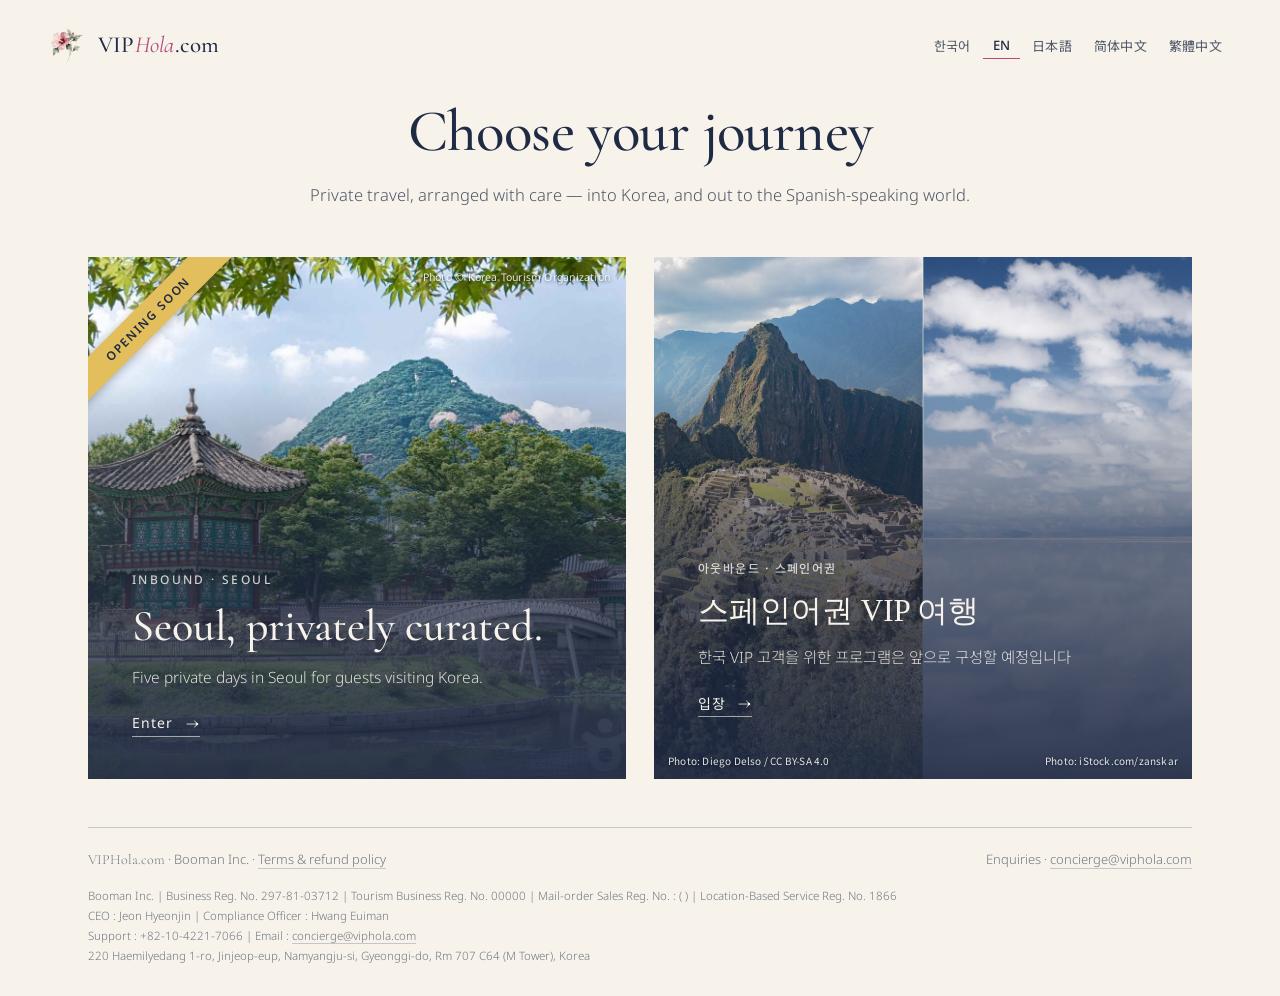
==== index.html @ ae47138c "vip index.html" ====
<!doctype html>
<html lang="en" data-lang="en">
<head>
<meta charset="utf-8">
<meta name="viewport" content="width=device-width, initial-scale=1, viewport-fit=cover">
<title>VIPHola.com — Private journeys</title>
<meta name="description" content="Private travel, arranged with care — into Korea, and out to the Spanish-speaking world.">
<meta name="theme-color" content="#F7F3EA">
<link rel="icon" href="img/mugunghwa-mark.png">
<link rel="preconnect" href="https://fonts.googleapis.com">
<link rel="preconnect" href="https://fonts.gstatic.com" crossorigin>
<link rel="stylesheet" href="https://fonts.googleapis.com/css2?family=Cormorant+Garamond:ital,wght@0,400;0,500;0,600;1,400;1,500&family=Noto+Sans:wght@300;400;500&family=Noto+Sans+KR:wght@300;400;500&family=Noto+Sans+JP:wght@300;400;500&family=Noto+Serif+KR:wght@400;500;600&family=Noto+Serif+JP:wght@400;500;600&family=Noto+Sans+SC:wght@300;400;500&family=Noto+Sans+TC:wght@300;400;500&family=Noto+Serif+SC:wght@400;500;600&family=Noto+Serif+TC:wght@400;500;600&display=swap">
<link rel="stylesheet" href="style.css?v=1117sp">
</head>
<body data-page="gate" class="gate">
<nav class="topbar" aria-label="Site">
  <a class="brand" href="./">
    <span class="art art-mark" data-ph="무궁화"><img src="img/mugunghwa-mark.png" alt="" onerror="this.parentNode.classList.add('missing')"></span>
    <span class="brand-name latin">VIP<em>Hola</em>.com</span>
  </a>
  <div class="lang" role="group" aria-label="Language">
    <button type="button" data-set-lang="ko" lang="ko">한국어</button>
    <button type="button" data-set-lang="en" lang="en">EN</button>
    <button type="button" data-set-lang="ja" lang="ja">日本語</button>
    <button type="button" data-set-lang="zhs" lang="zh-Hans">简体中文</button>
    <button type="button" data-set-lang="zht" lang="zh-Hant">繁體中文</button>
    <button type="button" data-set-lang="es" lang="es" hidden>Español</button>
  </div>
  <label class="lang-mobile">
    <span class="sr" data-i18n="lang.label">Language</span>
    <select class="lang-select" aria-label="Language">
      <option value="ko">한국어</option>
      <option value="en">EN</option>
      <option value="ja">日本語</option>
      <option value="zhs">简体中文</option>
      <option value="zht">繁體中文</option>
      <option value="es">Español</option>
    </select>
  </label>
</nav>

<main class="gate-main wrap">
  <div class="gate-head">
    <h1 data-i18n="g.title">Choose your journey</h1>
    <p data-i18n="g.lead">Private travel, arranged with care — into Korea, and out to the Spanish-speaking world.</p>
  </div>
  <div class="doors" id="doors">
    <!-- 인바운드 문 -->
    <a class="door door-in" id="door-in" href="seoul/">
      <img class="door-img" src="img/price_gyeongbokgung.jpg" alt="Hyangwonjeong Pavilion, Gyeongbokgung Palace">
      <span class="door-veil" aria-hidden="true"></span>
      <span class="door-soon" data-i18n="in.soon">Opening soon</span>   <!-- 11-16 허가 전 · 판매 전 -->
      <span class="door-body">
        <span class="door-label" data-i18n="in.label">Inbound · Seoul</span>
        <span class="door-title" data-i18n="in.title">Seoul, privately curated.</span>
        <span class="door-sub" data-i18n="in.sub">Five private days in Seoul for guests visiting Korea.</span>
        <span class="door-cta"><span data-i18n="in.cta">Enter</span><span class="arr" aria-hidden="true">→</span></span>
      </span>
      <span class="credit gate-credit" data-i18n="photo">Photo © Korea Tourism Organization</span>
    </a>
    <!-- 아웃바운드 문 (준비 중) — 대문 언어와 상관없이 늘 한국어 -->
    <a class="door door-out" id="door-out" href="spanish/" lang="ko">
      <!-- 페루(마추픽추)·볼리비아(우유니) 사진 반반 — 마추픽추 위키미디어 공용 CC BY-SA · 우유니 iStock 구매(11-16), 출처는 img/credits.json -->
      <span class="door-photos" aria-hidden="true">
        <img src="img/outbound_machupicchu.jpg" alt="">
        <img src="img/outbound_uyuni.jpg?v=1116z" alt="">
      </span>
      <span class="door-veil" aria-hidden="true"></span>
      <span class="credit out-credit out-credit-l" lang="en">Photo: Diego Delso <span class="nb">/ CC BY-SA 4.0</span></span>
      <span class="credit out-credit out-credit-r" lang="en">Photo: <span class="nb">iStock.com/zanskar</span></span>
      <span class="door-body">
        <span class="door-label">아웃바운드 · 스페인어권</span>
        <span class="door-title">스페인어권 VIP 여행</span>
        <span class="door-sub">한국 VIP 고객을 위한 프로그램은 앞으로 구성할 예정입니다</span>
        <span class="door-cta"><span>입장</span><span class="arr" aria-hidden="true">→</span></span>
      </span>
    </a>
  </div>
  <script>
    // 브라우저 언어가 한국어면 아웃바운드 문을 앞(왼쪽·위)으로 — 그려지기 전에 바로 옮긴다
    (function () {
      try {
        var l = (navigator.languages && navigator.languages[0]) || navigator.language || '';
        if (/^ko\b/i.test(l)) { var d = document.getElementById('doors'); d.insertBefore(document.getElementById('door-out'), document.getElementById('door-in')); d.setAttribute('data-first', 'out'); }
        else { document.getElementById('doors').setAttribute('data-first', 'in'); }
      } catch (e) {}
    })();
  </script>
</main>

<footer class="gate-foot">
  <div class="wrap"><div class="gate-foot-row">
    <p><span class="latin-sm">VIPHola.com</span> · <span data-i18n="foot.company">Booman Inc.</span> · <a href="terms/" data-lang-href="terms/" data-i18n="foot.terms">Terms &amp; refund policy</a></p>
    <p><span data-i18n="foot.contact">Enquiries</span> · <a href="mailto:concierge@viphola.com">concierge@viphola.com</a></p>
  </div><div class="bizinfo" data-treg="1"></div><p class="vcnt" id="vcnt"></p></div>
</footer>

<script src="i18n-gate.js?v=1117n5"></script>
<script src="bizinfo.js?v=1117tr"></script>
<script src="main.js?v=1116vc"></script>
</body>
</html>
---- style.css ----
/* viphola.com — VIPHola.com (11-15 사장님 브랜드) · 대문(/) · 서울(/seoul/) · 준비 중(/spanish/) 공용 */
:root {
  --ivory: #F7F3EA;
  --ivory-2: #EFE9DC;
  --ivory-3: #E7DFCE;
  --navy: #1F2A44;
  --navy-2: #2B3858;
  --pink: #B5487A;
  --gray: #9CA3AF;
  --ink-2: rgba(31, 42, 68, .78);
  --ink-3: rgba(31, 42, 68, .62);
  --line: rgba(156, 163, 175, .55);
  --latin: 'Cormorant Garamond', 'Noto Serif KR', Georgia, serif;
  --serif: 'Cormorant Garamond', 'Noto Serif KR', Georgia, serif;
  --sans: 'Noto Sans', 'Noto Sans KR', system-ui, -apple-system, 'Segoe UI', sans-serif;
  --hs: 1;          /* 제목 크기 비율 — 한·일·중은 줄인다 */
  --track: .2em;    /* 작은 머리글 자간 */
  --gutter: 48px;
}
html[lang="ko"]      { --serif: 'Noto Serif KR', serif; --sans: 'Noto Sans KR', system-ui, sans-serif; --hs: .74; --track: .12em; }
html[lang="ja"]      { --serif: 'Noto Serif JP', serif; --sans: 'Noto Sans JP', system-ui, sans-serif; --hs: .72; --track: .12em; }
html[lang="zh-Hans"] { --serif: 'Noto Serif SC', serif; --sans: 'Noto Sans SC', system-ui, sans-serif; --hs: .72; --track: .12em; }   /* 11-16 중국어 간체 */
html[lang="zh-Hant"] { --serif: 'Noto Serif TC', serif; --sans: 'Noto Sans TC', system-ui, sans-serif; --hs: .72; --track: .12em; }   /* 11-16 중국어 번체 */
html[lang="ko"] body { word-break: keep-all; overflow-wrap: anywhere; }
html[lang="ja"] body { line-break: strict; }
html[lang="ja"] .door-title, html[lang="ja"] .door-sub { word-break: keep-all; }   /* 「ソウ／ル」처럼 낱말 중간에서 끊기지 않게 — 「、」 뒤에서 줄바꿈 */

*, *::before, *::after { box-sizing: border-box; }
html { scroll-behavior: smooth; -webkit-text-size-adjust: 100%; }
@media (prefers-reduced-motion: reduce) { html { scroll-behavior: auto; } }
body {
  margin: 0; background: var(--ivory); color: var(--navy);
  font: 300 16px/1.7 var(--sans);
  -webkit-font-smoothing: antialiased; text-rendering: optimizeLegibility;
  overflow-x: hidden;
}
img { display: block; max-width: 100%; }
a { color: inherit; }
h1, h2, h3, p, ul, ol, figure { margin: 0; padding: 0; }
ul, ol { list-style: none; }
button, input, select, textarea { font: inherit; color: inherit; }
.sr { position: absolute; width: 1px; height: 1px; overflow: hidden; clip: rect(0 0 0 0); white-space: nowrap; }
.latin { font-family: var(--latin); }
.wrap { width: 100%; max-width: 1200px; margin: 0 auto; padding: 0 var(--gutter); }

/* 공용 글자 */
.kicker {
  font: 500 12px/1.4 var(--sans); letter-spacing: var(--track); text-transform: uppercase;
  color: var(--pink); margin-bottom: 18px;
}
.kicker-light { color: rgba(247, 243, 234, .82); }
h2 {
  font-family: var(--serif); font-weight: 500;
  font-size: calc(56px * var(--hs)); line-height: 1.12; letter-spacing: -.005em;
}
html[lang="en"] h2, html[lang="es"] h2 { letter-spacing: -.01em; }
.note { margin-top: 44px; font-size: 14px; color: var(--ink-3); }
.note-center { text-align: center; }

/* 단추 */
.btn {
  display: inline-flex; align-items: center; justify-content: center;
  min-height: 54px; padding: 0 36px; border: 1px solid var(--navy); border-radius: 0;
  background: var(--navy); color: var(--ivory); text-decoration: none; cursor: pointer;
  font: 400 15px/1 var(--sans); letter-spacing: .06em;
  transition: background .25s ease, color .25s ease;
}
.btn:hover { background: var(--navy-2); }
.btn:focus-visible, .lang button:focus-visible, select:focus-visible, .door:focus-visible { outline: 2px solid var(--pink); outline-offset: 3px; }

/* 무궁화 그림 (없으면 회색 자리표시) */
.art { display: inline-flex; align-items: center; justify-content: center; position: relative; flex: none; }
.art img { width: 100%; height: 100%; object-fit: contain; }
.art.missing img { display: none; }
.art.missing { border: 1px dashed rgba(31, 42, 68, .35); background: rgba(156, 163, 175, .16); }
.art.missing::after {
  content: attr(data-ph); font: 400 11px/1.3 'Noto Sans KR', sans-serif; color: rgba(31, 42, 68, .55);
  text-align: center; padding: 4px; letter-spacing: 0;
}
.art-mark { width: 38px; height: 38px; }
.art-mark.missing { border-radius: 50%; }
.art-mark.missing::after { font-size: 8.5px; }
.art-orn { width: 76px; height: 76px; }
.art-orn.missing { border-radius: 50%; }
.art-big { width: 100%; max-width: 360px; aspect-ratio: 1 / 1; margin-top: 48px; }
.art-big.missing { border-radius: 2px; }
.art-big.missing::after { font-size: 13px; }

/* 사진 출처 */
.credit {
  position: absolute; left: 14px; bottom: 10px; z-index: 3;
  font: 400 10.5px/1.2 var(--sans); letter-spacing: .02em; color: rgba(255, 255, 255, .88);
  text-shadow: 0 1px 3px rgba(0, 0, 0, .45); pointer-events: none;
}

/* ───────── 위 막대(로고·언어) ───────── */
.topbar {
  position: absolute; top: 0; left: 0; right: 0; z-index: 5;
  display: flex; align-items: center; justify-content: space-between;
  padding: 26px var(--gutter);
}
.brand { display: inline-flex; align-items: center; gap: 12px; text-decoration: none; color: var(--navy); }
.brand-name { font-size: 23px; font-weight: 500; letter-spacing: .01em; white-space: nowrap; }
.brand-name em, .foot-name em { font-style: italic; font-weight: 400; color: var(--pink); }
.lang { display: flex; align-items: center; gap: 2px; }
.lang button {
  background: none; border: 0; padding: 6px 10px; cursor: pointer;
  font: 400 13px/1 var(--sans); color: var(--ink-2); letter-spacing: .02em;
  border-bottom: 1px solid transparent;
}
.lang button[lang="ko"] { font-family: 'Noto Sans KR', sans-serif; }
.lang button[lang="ja"] { font-family: 'Noto Sans JP', sans-serif; }
.lang button[lang="zh-Hans"] { font-family: 'Noto Sans SC', sans-serif; }
.lang button[lang="zh-Hant"] { font-family: 'Noto Sans TC', sans-serif; }
.lang button[hidden] { display: none; }   /* 숨긴 언어(스페인어, main.js OFF) */
.lang button:hover { color: var(--navy); }
.lang button[aria-pressed="true"] { color: var(--navy); font-weight: 500; border-bottom-color: var(--pink); }
.lang-mobile { display: none; }
.lang-select {
  appearance: none; -webkit-appearance: none; border: 1px solid rgba(31, 42, 68, .35); border-radius: 0;
  background: rgba(247, 243, 234, .7) url("data:image/svg+xml,%3Csvg xmlns='http://www.w3.org/2000/svg' width='10' height='6'%3E%3Cpath d='M1 1l4 4 4-4' fill='none' stroke='%231F2A44' stroke-width='1.2'/%3E%3C/svg%3E") no-repeat right 10px center;
  padding: 7px 30px 7px 12px; font: 400 13px/1.2 var(--sans); color: var(--navy); cursor: pointer;
}

/* ───────── ① 첫 화면 ───────── */
.hero { position: relative; height: 100vh; height: 100svh; min-height: 640px; overflow: hidden; }
.hero-img { position: absolute; inset: 0; width: 100%; height: 100%; object-fit: cover; object-position: 68% 50%; }
.hero-veil {
  position: absolute; inset: 0;
  background:
    linear-gradient(180deg, rgba(247, 243, 234, .55) 0%, rgba(247, 243, 234, 0) 16%),
    linear-gradient(90deg, rgba(247, 243, 234, .95) 0%, rgba(247, 243, 234, .86) 30%, rgba(247, 243, 234, .35) 52%, rgba(247, 243, 234, 0) 68%);
}
.hero-copy { position: relative; z-index: 2; height: 100%; display: flex; flex-direction: column; justify-content: center; padding-top: 40px; }
.hero h1 {
  font-family: var(--serif); font-weight: 500; white-space: pre-line;
  font-size: calc(clamp(52px, 6.4vw, 96px) * var(--hs)); line-height: 1.04; letter-spacing: -.012em;
  max-width: 11em;
}
html:is([lang="ko"], [lang="ja"], [lang="zh-Hans"], [lang="zh-Hant"]) .hero h1 { line-height: 1.28; letter-spacing: 0; }
.hero-lead { margin: 30px 0 40px; max-width: 30em; font-size: 18px; font-weight: 300; color: var(--ink-2); }
.hero .btn { align-self: flex-start; }
html:is([lang="ja"], [lang="zh-Hans"], [lang="zh-Hant"]) .hero-lead { max-width: 38em; }
.credit-hero { left: var(--gutter); right: auto; bottom: 18px; color: rgba(31, 42, 68, .62); text-shadow: none; }

/* ───────── 칸 공통 ───────── */
.sec { padding: 132px 0; }
.sec-head { margin-bottom: 64px; }
.sec-head .meta { margin-top: 14px; font: 400 15px/1.6 var(--sans); letter-spacing: .04em; color: var(--ink-2); }
.ornament { display: flex; justify-content: center; }

/* ───────── ② 여정 ───────── */
.journey { padding-bottom: 104px; }
.cards { display: grid; grid-template-columns: repeat(5, 1fr); gap: 22px; }   /* 11-17 4박 5일 — 카드 5장 */
.card figure { position: relative; aspect-ratio: 4 / 5; overflow: hidden; background: var(--ivory-3); }
.card figure img { width: 100%; height: 100%; object-fit: cover; transition: transform 1.2s ease; }
.card:hover figure img { transform: scale(1.035); }
.card .credit { top: 10px; bottom: auto; left: 12px; font-size: 10px; }
.card .credit.on-light { background: rgba(0, 0, 0, .32); padding: 2px 6px; border-radius: 3px; text-shadow: none; color: #fff; }   /* 11-17 밝은 하늘 사진(4일차 서울마리나) 위 출처 글자 */
.day { margin: 24px 0 6px; font: 500 12px/1.4 var(--sans); letter-spacing: var(--track); text-transform: uppercase; color: var(--pink); }
.card h3 { font-family: var(--serif); font-weight: 500; font-size: calc(30px * var(--hs)); line-height: 1.2; margin-bottom: 14px; }
html:is([lang="ko"], [lang="ja"], [lang="zh-Hans"], [lang="zh-Hant"]) .card h3 { font-size: 22px; }
.items li { padding: 9px 0; border-top: 1px solid var(--line); font-size: 14.5px; line-height: 1.55; color: var(--ink-2); }
.items li:last-child { border-bottom: 1px solid var(--line); }
.dots { display: none; }

/* ───────── ③ 포함된 것 ───────── */
.included { padding-top: 104px; }
.inc-list { display: grid; grid-template-columns: 1fr 1fr; column-gap: 72px; }
.inc-list li { display: flex; gap: 20px; padding: 26px 0; border-top: 1px solid var(--line); }
.inc-list li:nth-last-child(-n+2) { border-bottom: 1px solid var(--line); }
.inc-list li:last-child:nth-child(odd) { border-bottom: 1px solid var(--line); }
.dot { width: 7px; height: 7px; border-radius: 50%; background: var(--pink); margin-top: 13px; flex: none; }
.inc-name { font-size: 26px; font-weight: 500; line-height: 1.25; }
.inc-desc { margin-top: 4px; font-size: 15px; color: var(--ink-2); }

/* ───────── ③-2 Options ───────── */
.options { background: var(--ivory-2); }
.opt-grid { display: grid; grid-template-columns: repeat(3, 1fr); gap: 48px; }
.opt-group h3 { font-family: var(--serif); font-weight: 500; font-size: calc(30px * var(--hs)); line-height: 1.2; }
html:is([lang="ko"], [lang="ja"], [lang="zh-Hans"], [lang="zh-Hant"]) .opt-group h3 { font-size: 22px; }
.opt-sub { margin: 6px 0 22px; font-size: 13.5px; color: var(--ink-3); }
.opt-list li { display: flex; flex-direction: column; gap: 3px; padding: 15px 0; border-top: 1px solid var(--line); }
.opt-list li:last-child { border-bottom: 1px solid var(--line); }
.opt-name { font-size: 15.5px; font-weight: 400; color: var(--navy); line-height: 1.45; }
.tag { font-size: 13px; color: var(--ink-3); letter-spacing: .02em; }
.tag-in { color: var(--pink); }
.opt-note { margin-top: 48px; display: flex; gap: 16px; align-items: baseline; font-size: 14.5px; color: var(--ink-2); }
.opt-note-label { flex: none; font: 500 12px/1.4 var(--sans); letter-spacing: var(--track); text-transform: uppercase; color: var(--navy); }

/* ───────── ⑤ 진행 ───────── */
.steps { display: grid; grid-template-columns: repeat(3, 1fr); gap: 48px; counter-reset: s; }
.steps li { border-top: 1px solid var(--navy); padding-top: 26px; }
.num { display: block; font-size: 60px; line-height: 1; font-weight: 400; color: var(--pink); margin-bottom: 20px; }
.steps h3 { font-family: var(--serif); font-weight: 500; font-size: calc(28px * var(--hs)); line-height: 1.25; margin-bottom: 10px; }
html:is([lang="ko"], [lang="ja"], [lang="zh-Hans"], [lang="zh-Hant"]) .steps h3 { font-size: 21px; }
.steps p { font-size: 15px; color: var(--ink-2); }
.process .note { margin-top: 64px; padding-top: 28px; border-top: 1px solid var(--line); font-size: 15px; color: var(--pink); }   /* 11-17 사장님 「다른 곳에서 쓰는 진홍색으로」 — 30일 전 신청 공지 */

/* ───────── ⑥ 문의 ───────── */
.enquire { padding-top: 104px; }
.enq-grid { display: grid; grid-template-columns: 5fr 7fr; gap: 88px; align-items: start; }
.enq-lead { margin-top: 22px; font-size: 16px; color: var(--ink-2); max-width: 24em; }
.enq-form { display: grid; grid-template-columns: 1fr 1fr; gap: 30px 36px; }
.f { display: flex; flex-direction: column; min-width: 0; }
.f-wide { grid-column: 1 / -1; }
fieldset.f { border: 0; padding: 0; margin: 0; }
.f label, .f legend { font: 500 11.5px/1.4 var(--sans); letter-spacing: var(--track); text-transform: uppercase; color: var(--ink-2); margin-bottom: 8px; padding: 0; }
.f input, .f select, .f textarea {
  width: 100%; border: 0; border-bottom: 1px solid rgba(31, 42, 68, .38); border-radius: 0;
  background: transparent; padding: 10px 0 11px; font: 400 16px/1.5 var(--sans); color: var(--navy);
  transition: border-color .2s ease, box-shadow .2s ease;
}
.f select { appearance: none; -webkit-appearance: none; cursor: pointer; padding-right: 26px;
  background: url("data:image/svg+xml,%3Csvg xmlns='http://www.w3.org/2000/svg' width='10' height='6'%3E%3Cpath d='M1 1l4 4 4-4' fill='none' stroke='%231F2A44' stroke-width='1.2'/%3E%3C/svg%3E") no-repeat right 4px center; }
.f textarea { resize: vertical; min-height: 104px; border: 1px solid rgba(31, 42, 68, .3); padding: 12px 14px; }
.f input::placeholder, .f textarea::placeholder { color: rgba(31, 42, 68, .42); font-weight: 300; }
.f input:focus, .f select:focus, .f textarea:focus { outline: none; border-color: var(--navy); box-shadow: 0 1px 0 var(--navy); }
.checks { display: grid; grid-template-columns: 1fr 1fr; gap: 12px 28px; padding-top: 6px; }
.checks label { display: flex; align-items: flex-start; gap: 10px; font: 400 15px/1.45 var(--sans); letter-spacing: 0; text-transform: none; color: var(--navy); cursor: pointer; margin: 0; }
.checks input { width: 17px; height: 17px; margin: 3px 0 0; padding: 0; flex: none; accent-color: var(--navy); }
.send-row { display: flex; align-items: center; gap: 24px; flex-wrap: wrap; margin-top: 6px; }
.send-row .btn { min-width: 220px; }
.fine { font-size: 13.5px; color: var(--ink-3); }
.enq-status {
  grid-column: 1 / -1; display: flex; gap: 12px; align-items: baseline;
  padding: 16px 20px; background: var(--ivory-2); border: 1px solid var(--ivory-3); font-size: 15px; color: var(--navy);
}
.enq-status[hidden] { display: none; }
.enq-status::before { content: ""; width: 7px; height: 7px; border-radius: 50%; background: var(--pink); flex: none; transform: translateY(-2px); }

/* ───────── 꼬리말 ───────── */
.foot { background: var(--ivory-2); padding: 68px 0 34px; border-top: 1px solid var(--ivory-3); }
.foot-grid { display: grid; grid-template-columns: 1.4fr 1fr auto; gap: 40px; align-items: start; }
.foot-brand { display: flex; gap: 14px; align-items: center; }
.foot-name { font-size: 24px; font-weight: 500; line-height: 1.2; }
.foot-co { font-size: 14px; color: var(--ink-2); margin-top: 2px; }
.foot-label { display: block; font: 500 11.5px/1.4 var(--sans); letter-spacing: var(--track); text-transform: uppercase; color: var(--ink-3); margin-bottom: 8px; }
.foot-contact a { font-size: 15px; text-decoration: none; border-bottom: 1px solid var(--line); }
.foot-contact a:hover { border-bottom-color: var(--navy); }
.foot .lang-select { background-color: transparent; min-width: 170px; }
.foot-base { display: flex; justify-content: space-between; gap: 24px; flex-wrap: wrap; margin-top: 56px; padding-top: 22px; border-top: 1px solid var(--line); font-size: 12.5px; color: var(--ink-3); }
.latin-sm { font-family: var(--latin); font-size: 14px; }

/* ───────── 대문 (/) ───────── */
.gate { min-height: 100vh; min-height: 100svh; display: flex; flex-direction: column; }
.gate .topbar { position: relative; }
.gate-main { flex: 1; display: flex; flex-direction: column; justify-content: center; padding-top: 8px; padding-bottom: 48px; }
.gate-head { text-align: center; margin-bottom: 48px; }
.gate-head h1 { font-family: var(--serif); font-weight: 500; font-size: calc(clamp(44px, 4.6vw, 68px) * var(--hs)); line-height: 1.12; letter-spacing: -.01em; }
.gate-head p { margin: 16px auto 0; max-width: 40em; font-size: 16.5px; color: var(--ink-2); }
.doors { display: grid; grid-template-columns: 1fr 1fr; gap: 28px; }
.door {
  position: relative; display: flex; flex-direction: column; justify-content: flex-end;
  min-height: 520px; height: 58vh; max-height: 620px; overflow: hidden; text-decoration: none; color: var(--ivory);
  background: var(--navy);
}
.door-img { position: absolute; inset: 0; width: 100%; height: 100%; object-fit: cover; transition: transform 1.4s ease; }
.door:hover .door-img { transform: scale(1.03); }
.door-veil { position: absolute; inset: 0; background: linear-gradient(180deg, rgba(31, 42, 68, 0) 24%, rgba(31, 42, 68, .6) 54%, rgba(31, 42, 68, .93) 100%); }
.door-out { background: var(--navy); --serif: 'Noto Serif KR', serif; --sans: 'Noto Sans KR', system-ui, sans-serif; --track: .12em; word-break: keep-all; }
html .door-out .door-title { font-size: 31px; line-height: 1.3; }
/* 아웃바운드 문 사진(페루·볼리비아) 반반 — 인바운드 문과 같은 아래쪽 어둡게(.door-veil 기본값) */
.door-photos { position: absolute; inset: 0; display: flex; transition: transform 1.4s ease; }
.door-photos img { width: 50%; height: 100%; object-fit: cover; object-position: 50% 42%; }
.door-photos::after { content: ""; position: absolute; top: 0; bottom: 0; left: 50%; width: 1px; transform: translateX(-.5px); background: rgba(247, 243, 234, .6); }
.door:hover .door-photos { transform: scale(1.03); }
.door-out .soon { background: rgba(31, 42, 68, .45); }
.door-out .door-body { padding-bottom: 62px; }
.out-credit { top: auto; bottom: 12px; max-width: calc(50% - 26px); font-size: 10px; line-height: 1.3; }
.out-credit-l { left: 14px; right: auto; }
.out-credit-r { left: auto; right: 14px; text-align: right; }
.out-credit .nb { white-space: nowrap; }
.door-orn { position: absolute; top: 40px; right: 40px; width: 128px; height: 128px; padding: 14px; border-radius: 50%; background: var(--ivory); box-shadow: 0 0 0 6px rgba(247, 243, 234, .14); }
.door-orn.missing { border-color: rgba(247, 243, 234, .4); background: rgba(247, 243, 234, .06); border-radius: 50%; }
.door-orn.missing::after { color: rgba(247, 243, 234, .6); }
.door-body { position: relative; z-index: 2; padding: 40px 44px 42px; }
.door-label, .door-title, .door-sub { display: block; }
.door-label { font: 500 12px/1.4 var(--sans); letter-spacing: var(--track); text-transform: uppercase; color: rgba(247, 243, 234, .82); margin-bottom: 14px; }
.door-title { font-family: var(--serif); font-weight: 500; font-size: calc(44px * var(--hs)); line-height: 1.12; }
html:is([lang="ko"], [lang="ja"], [lang="zh-Hans"], [lang="zh-Hant"]) .door-title { font-size: 31px; line-height: 1.3; }
.door-sub { margin-top: 12px; font-size: 15.5px; color: rgba(247, 243, 234, .88); max-width: 30em; }
.door-cta { display: inline-flex; align-items: center; gap: 12px; margin-top: 26px; font: 400 14px/1 var(--sans); letter-spacing: .08em; padding-bottom: 6px; border-bottom: 1px solid rgba(247, 243, 234, .6); }
.door-cta .arr { font-family: var(--latin); font-size: 20px; line-height: .5; }
.soon { position: absolute; z-index: 3; top: 30px; left: 44px; font: 500 11.5px/1 var(--sans); letter-spacing: var(--track); text-transform: uppercase; color: var(--ivory); border: 1px solid rgba(247, 243, 234, .55); padding: 9px 14px; }
.gate-credit { left: auto; bottom: auto; top: 14px; right: 16px; }
.gate-foot { padding: 0 0 30px; }
.gate-foot-row { display: flex; justify-content: space-between; gap: 8px 20px; flex-wrap: wrap; font-size: 13px; color: var(--ink-3); border-top: 1px solid var(--line); padding-top: 20px; }
.gate-foot a { text-decoration: none; border-bottom: 1px solid var(--line); }

/* ───────── 준비 중 (/spanish/) ───────── */
.soon-page { min-height: 100vh; min-height: 100svh; display: flex; flex-direction: column; }
.soon-page .topbar { position: relative; }
.soon-main { flex: 1; display: flex; flex-direction: column; align-items: center; justify-content: center; text-align: center; padding-bottom: 64px; }
.soon-main .art-big { width: 200px; margin: 0 0 36px; }
.soon-main .art-big.missing { border-radius: 50%; }
.soon-main h1 { font-family: 'Noto Serif KR', serif; font-weight: 500; font-size: 52px; line-height: 1.2; }
.soon-text { margin-top: 28px; font-family: 'Noto Sans KR', sans-serif; font-size: 16.5px; color: var(--navy); }
.soon-text-2 { margin-top: 6px; font-family: 'Noto Sans KR', sans-serif; font-size: 16px; color: var(--ink-2); }
.soon-links { margin-top: 40px; display: flex; gap: 28px; flex-wrap: wrap; justify-content: center; font-size: 14.5px; }
.soon-links a { text-decoration: none; border-bottom: 1px solid var(--line); padding-bottom: 3px; }

/* ───────── 폰·좁은 화면 ───────── */
@media (max-width: 1080px) {
  :root { --gutter: 36px; }
  .cards { gap: 20px; grid-template-columns: repeat(3, 1fr); }   /* 11-17 좁은 PC·태블릿은 3장씩 두 줄 */
  .enq-grid { gap: 56px; }
  .lang button { padding: 6px 7px; }
}
@media (max-width: 900px) {
  .lang { display: none; }
  .lang-mobile { display: block; }
  .cards { display: flex; overflow-x: auto; scroll-snap-type: x mandatory; gap: 16px; margin: 0 calc(-1 * var(--gutter)); padding: 0 var(--gutter) 6px; scrollbar-width: none; }
  .cards::-webkit-scrollbar { display: none; }
  .card { flex: 0 0 min(76%, 340px); scroll-snap-align: start; scroll-margin-left: var(--gutter); }
  .dots { display: flex; gap: 8px; margin-top: 26px; }
  .dots i { width: 22px; height: 2px; background: var(--line); transition: background .3s; }
  .dots i.on { background: var(--navy); }
  .opt-grid { grid-template-columns: 1fr; gap: 44px; }
  .steps { grid-template-columns: 1fr; gap: 36px; }
  .enq-grid { grid-template-columns: 1fr; gap: 40px; }
  .enq-side .art-big { display: none; }
  .foot-grid { grid-template-columns: 1fr 1fr; }
  .foot-brand { grid-column: 1 / -1; }
  .doors { grid-template-columns: 1fr; gap: 18px; }
  .door { height: auto; min-height: 380px; }
}
@media (max-width: 640px) {
  :root { --gutter: 20px; }
  body { font-size: 15px; }
  .topbar { padding: 18px var(--gutter); }
  .brand { gap: 9px; }
  .brand-name { font-size: 19px; }
  .art-mark { width: 30px; height: 30px; }
  .art-mark.missing::after { font-size: 7px; }
  .lang-select { padding: 6px 26px 6px 10px; font-size: 12.5px; background-position: right 8px center; }
  .hero { min-height: 600px; }
  .hero-img { object-position: 74% 28%; }
  .hero-veil {
    background: linear-gradient(180deg, rgba(247, 243, 234, .62) 0%, rgba(247, 243, 234, 0) 15%, rgba(247, 243, 234, 0) 34%, rgba(247, 243, 234, .82) 56%, #F7F3EA 74%);
  }
  .hero-copy { justify-content: flex-end; padding-top: 0; padding-bottom: 54px; }
  .hero h1 { font-size: calc(46px * var(--hs)); line-height: 1.06; }
  html:is([lang="ko"], [lang="ja"], [lang="zh-Hans"], [lang="zh-Hant"]) .hero h1 { font-size: 33px; line-height: 1.3; }
  .hero-lead { margin: 18px 0 28px; font-size: 15.5px; }
  .hero .btn { align-self: stretch; }
  .credit-hero { right: auto; left: 20px; bottom: 16px; color: rgba(31, 42, 68, .6); text-shadow: none; }
  .sec { padding: 84px 0; }
  .journey { padding-bottom: 64px; }
  .included, .enquire { padding-top: 64px; }
  .sec-head { margin-bottom: 40px; }
  h2 { font-size: calc(40px * var(--hs)); }
  html:is([lang="ko"], [lang="ja"], [lang="zh-Hans"], [lang="zh-Hant"]) h2 { font-size: 27px; }
  .inc-list { grid-template-columns: 1fr; }
  .inc-list li { padding: 20px 0; gap: 16px; }
  .inc-list li:nth-last-child(-n+2) { border-bottom: 0; }
  .inc-list li:last-child { border-bottom: 1px solid var(--line); }
  .inc-name { font-size: 23px; }
  .opt-note { flex-direction: column; gap: 6px; }
  .num { font-size: 48px; margin-bottom: 12px; }
  .process .note { margin-top: 44px; }
  .enq-form { grid-template-columns: 1fr; gap: 24px; }
  .checks { grid-template-columns: 1fr; }
  .send-row .btn { width: 100%; }
  .foot { padding-top: 52px; }
  .foot-grid { grid-template-columns: 1fr; gap: 28px; }
  .foot-base { flex-direction: column; gap: 6px; margin-top: 40px; }
  .ornament .art-orn { width: 60px; height: 60px; }
  .gate-head { margin-bottom: 30px; }
  .gate-head h1 { font-size: calc(38px * var(--hs)); }
  html:is([lang="ko"], [lang="ja"], [lang="zh-Hans"], [lang="zh-Hant"]) .gate-head h1 { font-size: 28px; }
  .gate-head p { font-size: 15px; }
  .door { min-height: 340px; }
  .door-body { padding: 28px 24px 30px; }
  .door-out .door-body { padding-bottom: 56px; }
  .out-credit { bottom: 10px; max-width: calc(50% - 20px); font-size: 9.5px; }
  .out-credit-l { left: 10px; }
  .out-credit-r { right: 10px; }
  .door-title { font-size: calc(34px * var(--hs)); }
  html:is([lang="ko"], [lang="ja"], [lang="zh-Hans"], [lang="zh-Hant"]) .door-title { font-size: 24px; }
  .door-sub { font-size: 14.5px; }
  /* 11-16 사장님 「폰에서 INBOUND · SEOUL / 아웃바운드 · 스페인어권이 하늘색과 겹쳐 안 보임 — 고급진 색으로」 — 폰에서만 남색 띠 위 샴페인 금색 글자 (PC 는 그대로) */
  .door-label { color: #E3BE5C; font-weight: 700; text-shadow: 0 1px 2px rgba(15, 20, 35, .85), 0 0 10px rgba(15, 20, 35, .55); }   /* 11-16 사장님 「남색 띠를 없애고 금색 글자만」→「아직 흐릿하다, 좀 더 진하게」 — 진한 금색·굵게·글자 둘레만 살짝 어둡게 */
  .door-cta { margin-top: 18px; }
  .soon { top: 22px; left: 24px; }
  .door-orn { width: 88px; height: 88px; padding: 10px; top: 22px; right: 22px; }
  html .door-out .door-title { font-size: 24px; }
  .soon-main h1 { font-size: 40px; }
  .soon-main .art-big { width: 150px; }
}

/* ───────── 신청 — 마지막 확인 · 보낸 뒤 (11-15) ───────── */
.f-hint { margin-top: 8px; font-size: 13.5px; color: var(--ink-3); min-height: 1em; }
.f input[aria-invalid="true"], .f select[aria-invalid="true"] { border-bottom-color: var(--pink); box-shadow: 0 1px 0 var(--pink); }
.f input[type="date"] { min-height: 46px; cursor: pointer; }
.c-q { font-size: 12.5px; color: var(--ink-3); letter-spacing: .01em; white-space: nowrap; }
.checks-1 { grid-template-columns: 1fr; }
.c-r { display: block; margin-top: 2px; font-size: 12.5px; line-height: 1.45; color: var(--pink); letter-spacing: .01em; }
.c-d { display: block; margin-top: 3px; font-size: 13px; line-height: 1.5; color: var(--ink-3); }
.qmeta.qmeta2 { grid-template-columns: 1fr 1.5fr 1.5fr; border-top: 0; }
.qmeta.qmeta2.qmeta4 { grid-template-columns: 1fr 1.2fr 1.2fr 1.5fr; }   /* 11-17 결제 화면 — 4일차 오후 칸 더함 */
.req-err { color: var(--navy); }
.btn-line { background: transparent; color: var(--navy); }
.btn-line:hover { background: var(--ivory-2); }
.btn[disabled] { opacity: .55; cursor: default; }
.review[hidden], .enq-form[hidden] { display: none; }
.review .kicker { margin-bottom: 10px; }
.rv-title { font-family: var(--serif); font-weight: 500; font-size: calc(34px * var(--hs)); line-height: 1.2; }
html:is([lang="ja"], [lang="zh-Hans"], [lang="zh-Hant"]) .rv-title { font-size: 25px; }
.rv-lead { margin-top: 12px; font-size: 15px; color: var(--ink-2); }
.rv-sum { margin: 28px 0 8px; border-top: 1px solid var(--line); }
.rv-sum div { display: grid; grid-template-columns: 170px 1fr; gap: 16px; padding: 11px 0; border-bottom: 1px solid var(--line); }
.rv-sum dt { font: 500 11.5px/1.6 var(--sans); letter-spacing: var(--track); text-transform: uppercase; color: var(--ink-3); }
.rv-sum dd { margin: 0; font-size: 15px; color: var(--navy); overflow-wrap: anywhere; }
.rv-day { margin-top: 30px; }
.rv-dh { display: flex; flex-wrap: wrap; align-items: baseline; gap: 4px 14px; }
.rv-dh .day { margin: 0; }
.rv-date { font-size: 13.5px; color: var(--ink-3); }
.rv-day h4 { margin: 4px 0 10px; font-family: var(--serif); font-weight: 500; font-size: calc(26px * var(--hs)); line-height: 1.25; }
html:is([lang="ja"], [lang="zh-Hans"], [lang="zh-Hant"]) .rv-day h4 { font-size: 19px; }
.rv-items { border-top: 1px solid var(--line); }
.rv-items li { display: grid; grid-template-columns: 26px 118px 1fr; gap: 10px; padding: 10px 0; border-bottom: 1px solid var(--line); align-items: baseline; }
.rv-no { font-family: var(--latin); font-size: 19px; line-height: 1; color: var(--pink); }
.rv-t { font-size: 13.5px; color: var(--ink-3); white-space: nowrap; font-variant-numeric: tabular-nums; }
.rv-x { font-size: 15px; line-height: 1.55; color: var(--navy); }
.rv-note { margin-top: 8px; font-size: 13.5px; font-style: italic; color: var(--ink-3); }
.rv-all { margin-top: 22px; font-size: 13.5px; color: var(--ink-3); }
.rv-actions { margin-top: 30px; }
.rv-fine { margin-top: 14px; }
.req-done { text-align: center; padding: 40px 0; }
.req-done .art-orn { margin: 0 auto 20px; width: 64px; height: 64px; }

/* ───────── 결제·여정 화면 (/pay/?q=…, 견적 메일 링크로만) ───────── */
.pay-page { min-height: 100vh; min-height: 100svh; display: flex; flex-direction: column; }
.pay-page .topbar { position: relative; }
.pay-band { display: block; width: 100%; max-width: 900px; height: auto; margin: 0 auto; }
.pay-band-b { margin-top: 0; }
.pay-main { flex: 1; width: 100%; max-width: 860px; margin: 0 auto; padding: 24px var(--gutter) 80px; }
.pay-head { text-align: center; margin: 18px 0 40px; }
.pay-head .kicker { margin-bottom: 12px; }
.pay-head h1 { font-family: var(--serif); font-weight: 500; font-size: calc(54px * var(--hs)); line-height: 1.12; }
html:is([lang="ja"], [lang="zh-Hans"], [lang="zh-Hant"]) .pay-head h1 { font-size: 34px; line-height: 1.3; }
.pay-head p { margin-top: 14px; font-size: 16px; color: var(--ink-2); }
.pay-msg { margin: 0 auto 40px; max-width: 640px; padding: 26px 28px; background: var(--ivory-2); border: 1px solid var(--ivory-3); text-align: center; font-size: 16px; color: var(--navy); }
.pay-msg .art-orn { margin: 0 auto 14px; width: 56px; height: 56px; }
.pay-msg a { color: var(--navy); }
.pay-sec { margin-top: 48px; }
.pay-sec > h2 { font-size: calc(36px * var(--hs)); margin-bottom: 18px; }
html:is([lang="ja"], [lang="zh-Hans"], [lang="zh-Hant"]) .pay-sec > h2 { font-size: 25px; }
.qmeta { display: grid; grid-template-columns: repeat(3, 1fr); border-top: 1px solid var(--line); border-bottom: 1px solid var(--line); margin: 0; }
.qmeta div { padding: 14px 16px 14px 0; }
.qmeta dt, .tl dt { font: 500 11.5px/1.6 var(--sans); letter-spacing: var(--track); text-transform: uppercase; color: var(--ink-3); }
.qmeta dd, .tl dd { margin: 2px 0 0; font-size: 15.5px; color: var(--navy); }
.qtable { width: 100%; border-collapse: collapse; margin-top: 8px; }
.qtable th { padding: 12px 0 8px; text-align: left; font: 500 11.5px/1.4 var(--sans); letter-spacing: var(--track); text-transform: uppercase; color: var(--ink-3); }
.qtable th:last-child, .qtable td:last-child { text-align: right; }
.qtable td { padding: 12px 0; border-top: 1px solid var(--line); font-size: 15px; line-height: 1.5; color: var(--navy); vertical-align: top; }
.qtable td:first-child { padding-right: 18px; }
.qtable td:last-child { white-space: nowrap; font-variant-numeric: tabular-nums; }
.qtable tr.qtot td { border-top: 2px solid var(--navy); padding-top: 16px; font-family: var(--serif); font-size: calc(28px * var(--hs)); font-weight: 500; }
html:is([lang="ja"], [lang="zh-Hans"], [lang="zh-Hant"]) .qtable tr.qtot td { font-size: 21px; }
.qfx { margin-top: 10px; text-align: right; font-size: 14.5px; color: var(--ink-2); }
.qkrw { margin-top: 4px; text-align: right; font-size: 13.5px; color: var(--ink-3); }
.terms { margin-top: 18px; padding: 24px 26px; background: var(--ivory-2); border: 1px solid var(--ivory-3); font-size: 14.5px; color: var(--ink-2); }
.terms h3 { font-family: var(--serif); font-weight: 500; font-size: calc(24px * var(--hs)); color: var(--navy); margin-bottom: 10px; }
html:is([lang="ja"], [lang="zh-Hans"], [lang="zh-Hant"]) .terms h3 { font-size: 18px; }
.terms ol { list-style: decimal; padding-left: 20px; }
.terms li { margin: 6px 0; }
.terms table { border-collapse: collapse; margin: 8px 0 4px; }
.terms td { padding: 4px 18px 4px 0; border-bottom: 1px solid var(--line); }
.agree { display: flex; gap: 12px; align-items: flex-start; margin-top: 22px; font-size: 15px; color: var(--navy); cursor: pointer; }
.agree input { width: 18px; height: 18px; margin-top: 3px; flex: none; accent-color: var(--navy); }
.pay-go { margin-top: 24px; display: flex; flex-wrap: wrap; gap: 16px 24px; align-items: center; }
.pay-go .btn { min-width: 300px; }
.pay-go .fine { flex: 1 1 260px; }
.pay-st { margin-top: 18px; }
.paid-badge { display: inline-block; margin-bottom: 14px; padding: 7px 14px; border: 1px solid var(--pink); color: var(--pink); font: 500 12px/1 var(--sans); letter-spacing: var(--track); text-transform: uppercase; }
.tcards { display: grid; grid-template-columns: 1fr 1fr; gap: 20px; }
.tcard { padding: 22px 24px; background: var(--ivory-2); border: 1px solid var(--ivory-3); }
.tcard h3 { font: 500 12px/1.4 var(--sans); letter-spacing: var(--track); text-transform: uppercase; color: var(--pink); margin-bottom: 10px; }
.tcard .who { font-family: var(--serif); font-size: calc(28px * var(--hs)); font-weight: 500; line-height: 1.2; color: var(--navy); }
html:is([lang="ja"], [lang="zh-Hans"], [lang="zh-Hant"]) .tcard .who { font-size: 21px; }
.tcard p { margin-top: 6px; font-size: 15px; color: var(--ink-2); }
.tcard a { color: var(--navy); }
.tcard .later { font-size: 14.5px; color: var(--ink-3); }
.rsv { border-top: 1px solid var(--line); }
.rsv li { display: grid; grid-template-columns: 1fr 190px; gap: 6px 20px; padding: 14px 0; border-bottom: 1px solid var(--line); }
.rsv .rx { font-size: 15.5px; color: var(--navy); }
.rsv .rt { font-size: 14px; color: var(--ink-2); text-align: right; font-variant-numeric: tabular-nums; }
.rsv .rc { grid-column: 1 / -1; font-size: 13.5px; color: var(--ink-3); }
.rsv .rc b { font-weight: 500; color: var(--navy); letter-spacing: .03em; }
.contact-row { display: flex; flex-wrap: wrap; gap: 14px; }
.contact-row .btn { min-width: 220px; }
.sos { margin-top: 48px; padding: 18px 22px; border-left: 3px solid var(--pink); background: var(--ivory-2); font-size: 14.5px; color: var(--navy); }
.sos b { font-weight: 500; }
.pay-foot { padding: 0 0 26px; }
@media (max-width: 640px) {
  .rv-sum div { grid-template-columns: 1fr; gap: 2px; }
  .rv-items li { grid-template-columns: 22px 1fr; gap: 2px 10px; }
  .rv-items .rv-t, .rv-items .rv-x { grid-column: 2; }
  .rv-title { font-size: calc(28px * var(--hs)); }
  .pay-main { padding: 12px var(--gutter) 64px; }
  .pay-head { margin: 10px 0 30px; }
  .pay-head h1 { font-size: calc(38px * var(--hs)); }
  html:is([lang="ja"], [lang="zh-Hans"], [lang="zh-Hant"]) .pay-head h1 { font-size: 27px; }
  .qmeta { grid-template-columns: 1fr 1fr; }
  .qmeta div:last-child { grid-column: 1 / -1; }
  .qmeta.qmeta2, .qmeta.qmeta2.qmeta4 { grid-template-columns: 1fr; }
  .qtable td { font-size: 14.5px; }
  .pay-go .btn, .contact-row .btn { width: 100%; min-width: 0; }
  .tcards { grid-template-columns: 1fr; }
  .rsv li { grid-template-columns: 1fr; }
  .rsv .rt { text-align: left; }
  .terms { padding: 20px 18px; }
}

/* ───────── 약관·환불 규정 링크 (11-16) — 서울 꼬리말 · 결제 화면 특약 ───────── */
.foot-terms { margin-top: 12px; }
.terms-full { margin-top: 14px; }
.terms-full a { color: var(--navy); }

/* ───────── 여행 약관·환불 규정 (/terms/, 11-16) — 네 언어 본문 가운데 고른 언어만 보인다 ───────── */
.legal-page { min-height: 100vh; min-height: 100svh; display: flex; flex-direction: column; }
.legal-page .topbar { position: relative; }
.legal-main { flex: 1; max-width: 880px; padding-top: 16px; padding-bottom: 96px; }
.legal-head { text-align: center; margin: 20px 0 64px; }
.legal-head .kicker { margin-bottom: 14px; }
.legal-head h1 { max-width: 18em; margin: 0 auto; font-family: var(--serif); font-weight: 500; font-size: calc(50px * var(--hs)); line-height: 1.15; letter-spacing: -.005em; }
html:is([lang="ko"], [lang="ja"], [lang="zh-Hans"], [lang="zh-Hant"]) .legal-head h1 { line-height: 1.35; }
.legal-eff { margin-top: 18px; font-size: 14.5px; color: var(--ink-2); }
.legal-jump { margin-top: 30px; display: flex; flex-wrap: wrap; justify-content: center; gap: 12px; }
.legal-jump a { display: inline-flex; align-items: center; justify-content: center; min-height: 46px; padding: 8px 22px; border: 1px solid rgba(31, 42, 68, .35); text-decoration: none; font-size: 14.5px; line-height: 1.4; color: var(--navy); transition: background .25s ease; }
.legal-jump a:hover { background: var(--ivory-2); }
.legal-jump a:focus-visible { outline: 2px solid var(--pink); outline-offset: 3px; }
.legal-doc { display: none; }
html[data-lang="en"] .legal-doc[data-tl="en"], html[data-lang="ko"] .legal-doc[data-tl="ko"],
html[data-lang="ja"] .legal-doc[data-tl="ja"], html[data-lang="es"] .legal-doc[data-tl="es"],
html[data-lang="zhs"] .legal-doc[data-tl="zhs"], html[data-lang="zht"] .legal-doc[data-tl="zht"] { display: block; }
.lg-sec { margin-top: 64px; padding-top: 56px; border-top: 1px solid var(--line); scroll-margin-top: 24px; }
.lg-sec:first-child { margin-top: 0; padding-top: 0; border-top: 0; }
.lg-sec h2 { margin-bottom: 22px; font-size: calc(40px * var(--hs)); }
html:is([lang="ko"], [lang="ja"], [lang="zh-Hans"], [lang="zh-Hant"]) .lg-sec h2 { font-size: 28px; }
.lg-sec h3 { margin: 36px 0 10px; font: 500 16.5px/1.5 var(--sans); letter-spacing: .01em; color: var(--navy); }
.lg-sec p { margin: 8px 0; font-size: 15.5px; line-height: 1.8; color: var(--ink-2); }
.lg-sec .lp { display: flex; gap: .55em; }
.lg-sec .ln { flex: none; min-width: 1.35em; color: var(--navy); font-weight: 400; }
.lg-sec .lp2 { padding-left: 1.9em; }
.lg-sec strong { font-weight: 500; color: var(--navy); }
.lg-mark { color: var(--pink); }
.lg-sec a { color: var(--navy); text-decoration: none; border-bottom: 1px solid var(--line); overflow-wrap: anywhere; }
.lg-sec .lg-formula { margin: 18px 0; padding: 16px 20px; border-left: 3px solid var(--pink); background: var(--ivory-2); }
.lg-sec .lg-contact { margin-top: 28px; }
.lg-tbl { max-width: 100%; margin: 16px 0 20px; overflow-x: auto; }
.lg-sec table { width: 100%; border-collapse: collapse; font-size: 14.5px; line-height: 1.6; }
.lg-sec th, .lg-sec td { padding: 11px 14px 11px 0; border-bottom: 1px solid var(--line); text-align: left; vertical-align: top; overflow-wrap: anywhere; }
.lg-sec thead th { font: 500 12px/1.5 var(--sans); letter-spacing: .04em; color: var(--ink-3); border-bottom-color: var(--navy); }
.lg-sec td { color: var(--navy); }
.lg-sec .n { padding-right: 0; text-align: right; white-space: nowrap; font-variant-numeric: tabular-nums; }
.lg-sec thead .n { white-space: normal; }
.lg-co { border-top: 1px solid var(--line); }
.lg-co th { width: 34%; font: 400 13.5px/1.6 var(--sans); color: var(--ink-3); }
@media (max-width: 640px) {
  .legal-head { margin: 8px 0 44px; }
  .legal-head h1 { font-size: calc(36px * var(--hs)); }
  html:is([lang="ko"], [lang="ja"], [lang="zh-Hans"], [lang="zh-Hant"]) .legal-head h1 { font-size: 25px; }
  .legal-jump { flex-direction: column; align-items: stretch; }
  .lg-sec { margin-top: 48px; padding-top: 40px; }
  .lg-sec h2 { font-size: calc(32px * var(--hs)); }
  html:is([lang="ko"], [lang="ja"], [lang="zh-Hans"], [lang="zh-Hant"]) .lg-sec h2 { font-size: 23px; }
  .lg-sec p { font-size: 15px; }
  .lg-sec .lp2 { padding-left: 1em; }
  .lg-sec table { font-size: 14px; }
  .lg-co th { width: 38%; }
}

/* 11-16 맨 아래 사업자 정보 (투어앱과 같은 내용, bizinfo.js) */
.bizinfo { margin-top: 14px; font-size: 11.5px; line-height: 1.75; color: var(--ink-3); }
.bizinfo span { display: block; }
.bizinfo a { color: inherit; text-decoration: none; border-bottom: 1px solid var(--line); }
.soon-page .bizinfo { text-align: center; margin-top: 40px; }

/* 11-16 결제 뒤 투어앱(AI 안내) QR — 휴대폰에서는 감춤(이미 폰이라) */
.app-qr { display: flex; align-items: center; gap: 16px; margin-top: 18px; }
.app-qr img { width: 140px; height: 140px; flex: 0 0 auto; }
@media (max-width: 700px) { .app-qr { display: none; } }

/* 11-16 대문 맨 아래 방문자 수 (main.js · 허브 /hc?s=vip) */
.vcnt { margin: 14px 0 0; font-size: 11.5px; color: var(--ink-3); text-align: center; letter-spacing: .02em; }
.vcnt:empty { display: none; }

/* 11-16 대문 인바운드 문 「오픈 예정」 띠 — 왼쪽 위 모서리에 사선(사진 출처는 오른쪽 위) */
.door-soon { position: absolute; top: 46px; left: -62px; width: 244px; z-index: 3; padding: 8px 0 7px; text-align: center; transform: rotate(-45deg); background: #E3BE5C; color: var(--navy); font: 600 12px/1.3 var(--sans); letter-spacing: .14em; text-transform: uppercase; box-shadow: 0 2px 10px rgba(15, 20, 35, .3); pointer-events: none; }   /* 11-16 사장님 「왼쪽 구석에 사선으로」 — 띠 가운데가 모서리에서 대각선 60px 쯤, .door overflow:hidden 이 양끝을 자름 */
html:is([lang="ko"], [lang="ja"], [lang="zh-Hans"], [lang="zh-Hant"]) .door-soon { letter-spacing: .08em; font-size: 13px; }

/* 11-16 신청서 좋아하는 브랜드 — 로고 글자 칸(여러 개 선택) */   /* 11-16 고침: 이름을 .brand-chip 으로 — 맨 위 로고(.brand)와 겹쳐 흰 바탕이 생겼었음 */
.brand-hint { margin: 2px 0 12px; }
.brand-grid { display: grid; grid-template-columns: repeat(4, 1fr); gap: 10px; }
.brand-chip { position: relative; display: flex; align-items: center; justify-content: center; height: 64px; padding: 10px 14px; background: #fff; border: 1px solid var(--line); cursor: pointer; margin: 0; transition: border-color .15s, box-shadow .15s; }
.brand-chip input { position: absolute; opacity: 0; width: 1px; height: 1px; margin: 0; }
.brand-chip img { display: block; max-width: 80%; max-height: 32px; width: auto; height: auto; object-fit: contain; filter: brightness(0); opacity: .72; transition: opacity .15s, filter .15s; }
.brand-chip:hover img { opacity: 1; }
.brand-chip:has(input:checked) { border-color: var(--navy); box-shadow: inset 0 0 0 1px var(--navy); }
.brand-chip:has(input:checked) img { opacity: 1; }
.brand-chip:has(input:checked)::after { content: "✓"; position: absolute; top: 3px; right: 7px; font: 600 12px/1 var(--sans); color: var(--navy); }
.brand-chip:has(input:focus-visible) { outline: 2px solid var(--pink); outline-offset: 2px; }
@media (max-width: 700px) { .brand-grid { grid-template-columns: repeat(2, 1fr); } .brand-chip { height: 58px; } }
.brand-other { display: block; width: 100%; margin-top: 14px; }   /* 11-16 목록에 없는 브랜드 자유 입력 */

/* 11-17 입국·출국 항공편 칸 — PC 두 칸씩, 폰 한 줄씩 */
.flt-row { display: grid; grid-template-columns: 1.5fr 1fr 1fr; gap: 16px 24px; margin-top: 14px; }   /* 11-17 공항 · 편명 · 시각 */
.f label.flt { display: flex; flex-direction: column; gap: 6px; margin: 0; text-transform: none; letter-spacing: 0; font: 400 13px/1.4 var(--sans); color: var(--ink-2); }
.f input[type="time"] { min-height: 46px; cursor: pointer; }
@media (max-width: 600px) { .flt-row { grid-template-columns: 1fr; } }

/* 11-17 결제 뒤 여행자 정보(여권) */
.tv-grid { display: grid; grid-template-columns: repeat(auto-fit, minmax(260px, 1fr)); gap: 18px; margin: 18px 0 8px; }
.tv-p { border: 1px solid rgba(31, 42, 68, .16); padding: 12px 16px 6px; margin: 0; }
.tv-p legend { font: 500 12px/1.4 var(--sans); letter-spacing: .06em; text-transform: uppercase; padding: 0 6px; }
.tv-p label { display: flex; flex-direction: column; gap: 4px; margin: 0 0 12px; font: 400 13px/1.4 var(--sans); }
.tv-p input { font: inherit; font-size: 15px; padding: 8px 2px; border: 0; border-bottom: 1px solid rgba(31, 42, 68, .35); background: transparent; color: inherit; border-radius: 0; min-height: 40px; }
.tv-p input:focus { outline: none; border-bottom-color: #1f2a44; }

/* 11-17 견적 = 포함 내역 + 실비 합계 + 서비스 피 */
.qtable tr.qinc td, .qtable thead th[colspan] { padding: 8px 0; font-size: 14px; text-align: left !important; white-space: normal !important; }
.qtable thead th[colspan] { font-size: 11.5px; padding: 12px 0 8px; }
.qtable tr.qsp td { padding: 14px 0 12px; font-weight: 600; }
.qtable tr.qsp:first-of-type td, .qtable tr.qinc + tr.qsp td { border-top: 2px solid var(--line); }
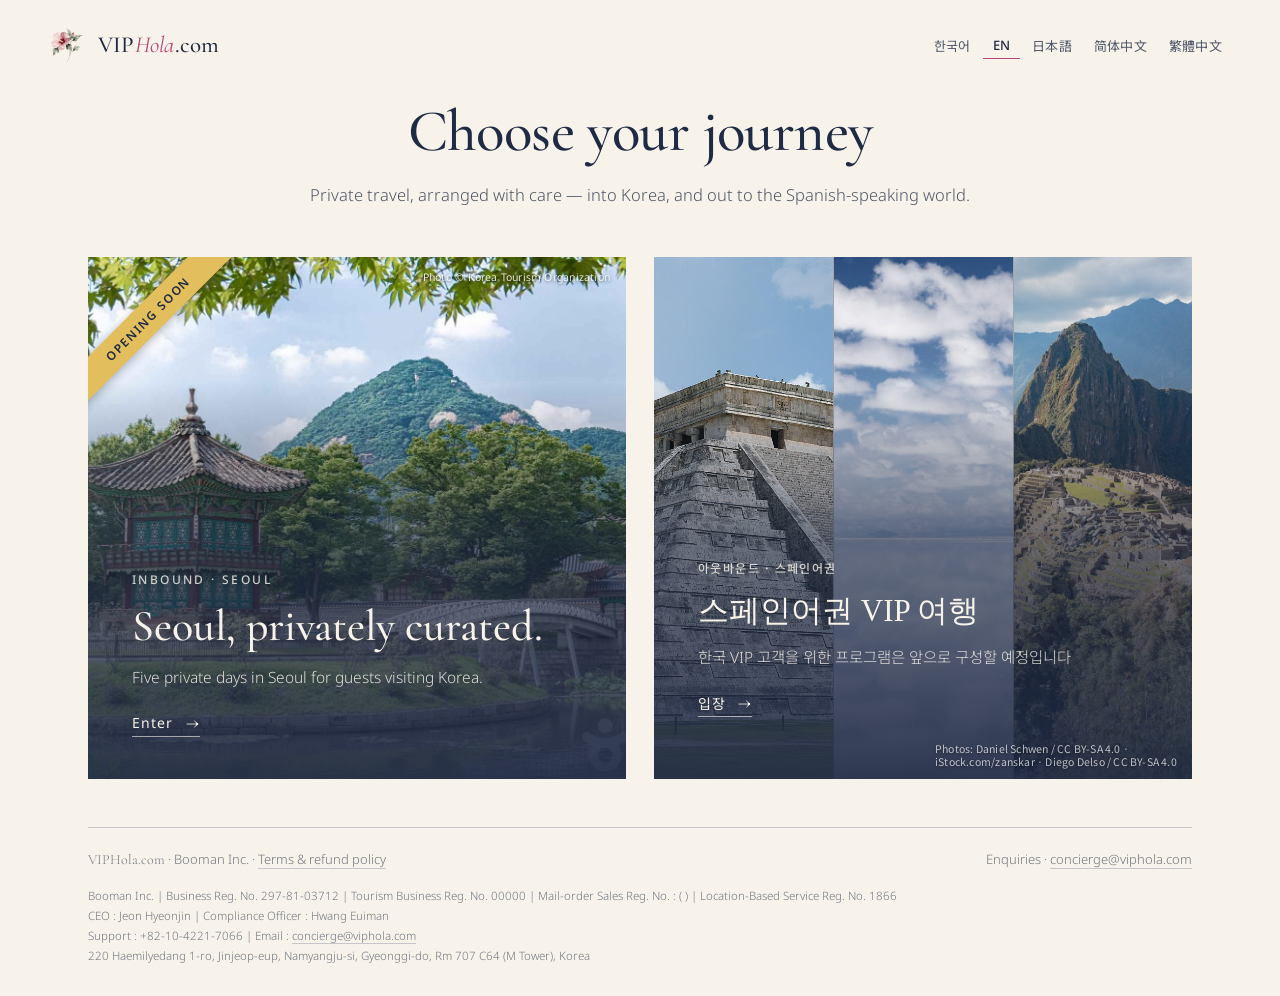
==== commit 568353ed: "vip index.html" ====
--- a/index.html
+++ b/index.html
@@ -10,7 +10,7 @@
 <link rel="preconnect" href="https://fonts.googleapis.com">
 <link rel="preconnect" href="https://fonts.gstatic.com" crossorigin>
 <link rel="stylesheet" href="https://fonts.googleapis.com/css2?family=Cormorant+Garamond:ital,wght@0,400;0,500;0,600;1,400;1,500&family=Noto+Sans:wght@300;400;500&family=Noto+Sans+KR:wght@300;400;500&family=Noto+Sans+JP:wght@300;400;500&family=Noto+Serif+KR:wght@400;500;600&family=Noto+Serif+JP:wght@400;500;600&family=Noto+Sans+SC:wght@300;400;500&family=Noto+Sans+TC:wght@300;400;500&family=Noto+Serif+SC:wght@400;500;600&family=Noto+Serif+TC:wght@400;500;600&display=swap">
-<link rel="stylesheet" href="style.css?v=1117sp">
+<link rel="stylesheet" href="style.css?v=1118out">
 </head>
 <body data-page="gate" class="gate">
 <nav class="topbar" aria-label="Site">
@@ -61,13 +61,13 @@
     <!-- 아웃바운드 문 (준비 중) — 대문 언어와 상관없이 늘 한국어 -->
     <a class="door door-out" id="door-out" href="spanish/" lang="ko">
       <!-- 페루(마추픽추)·볼리비아(우유니) 사진 반반 — 마추픽추 위키미디어 공용 CC BY-SA · 우유니 iStock 구매(11-16), 출처는 img/credits.json -->
-      <span class="door-photos" aria-hidden="true">
+      <span class="door-photos n3" aria-hidden="true">   <!-- 11-18 사장님 — 멕시코(치첸이트사)·볼리비아(우유니)·페루(마추픽추) 가나다순 -->
+        <img src="img/outbound_chichenitza.jpg" alt="">
+        <img src="img/outbound_uyuni.jpg?v=1116z" alt="">
         <img src="img/outbound_machupicchu.jpg" alt="">
-        <img src="img/outbound_uyuni.jpg?v=1116z" alt="">
       </span>
       <span class="door-veil" aria-hidden="true"></span>
-      <span class="credit out-credit out-credit-l" lang="en">Photo: Diego Delso <span class="nb">/ CC BY-SA 4.0</span></span>
-      <span class="credit out-credit out-credit-r" lang="en">Photo: <span class="nb">iStock.com/zanskar</span></span>
+      <span class="credit out-credit out-credit-3" lang="en">Photos: Daniel Schwen / CC BY-SA 4.0 · iStock.com/zanskar · Diego Delso / CC BY-SA 4.0</span>
       <span class="door-body">
         <span class="door-label">아웃바운드 · 스페인어권</span>
         <span class="door-title">스페인어권 VIP 여행</span>
--- a/style.css
+++ b/style.css
@@ -1,627 +1,668 @@
-/* viphola.com — VIPHola.com (11-15 사장님 브랜드) · 대문(/) · 서울(/seoul/) · 준비 중(/spanish/) 공용 */
-:root {
-  --ivory: #F7F3EA;
-  --ivory-2: #EFE9DC;
-  --ivory-3: #E7DFCE;
-  --navy: #1F2A44;
-  --navy-2: #2B3858;
-  --pink: #B5487A;
-  --gray: #9CA3AF;
-  --ink-2: rgba(31, 42, 68, .78);
-  --ink-3: rgba(31, 42, 68, .62);
-  --line: rgba(156, 163, 175, .55);
-  --latin: 'Cormorant Garamond', 'Noto Serif KR', Georgia, serif;
-  --serif: 'Cormorant Garamond', 'Noto Serif KR', Georgia, serif;
-  --sans: 'Noto Sans', 'Noto Sans KR', system-ui, -apple-system, 'Segoe UI', sans-serif;
-  --hs: 1;          /* 제목 크기 비율 — 한·일·중은 줄인다 */
-  --track: .2em;    /* 작은 머리글 자간 */
-  --gutter: 48px;
-}
-html[lang="ko"]      { --serif: 'Noto Serif KR', serif; --sans: 'Noto Sans KR', system-ui, sans-serif; --hs: .74; --track: .12em; }
-html[lang="ja"]      { --serif: 'Noto Serif JP', serif; --sans: 'Noto Sans JP', system-ui, sans-serif; --hs: .72; --track: .12em; }
-html[lang="zh-Hans"] { --serif: 'Noto Serif SC', serif; --sans: 'Noto Sans SC', system-ui, sans-serif; --hs: .72; --track: .12em; }   /* 11-16 중국어 간체 */
-html[lang="zh-Hant"] { --serif: 'Noto Serif TC', serif; --sans: 'Noto Sans TC', system-ui, sans-serif; --hs: .72; --track: .12em; }   /* 11-16 중국어 번체 */
-html[lang="ko"] body { word-break: keep-all; overflow-wrap: anywhere; }
-html[lang="ja"] body { line-break: strict; }
-html[lang="ja"] .door-title, html[lang="ja"] .door-sub { word-break: keep-all; }   /* 「ソウ／ル」처럼 낱말 중간에서 끊기지 않게 — 「、」 뒤에서 줄바꿈 */
-
-*, *::before, *::after { box-sizing: border-box; }
-html { scroll-behavior: smooth; -webkit-text-size-adjust: 100%; }
-@media (prefers-reduced-motion: reduce) { html { scroll-behavior: auto; } }
-body {
-  margin: 0; background: var(--ivory); color: var(--navy);
-  font: 300 16px/1.7 var(--sans);
-  -webkit-font-smoothing: antialiased; text-rendering: optimizeLegibility;
-  overflow-x: hidden;
-}
-img { display: block; max-width: 100%; }
-a { color: inherit; }
-h1, h2, h3, p, ul, ol, figure { margin: 0; padding: 0; }
-ul, ol { list-style: none; }
-button, input, select, textarea { font: inherit; color: inherit; }
-.sr { position: absolute; width: 1px; height: 1px; overflow: hidden; clip: rect(0 0 0 0); white-space: nowrap; }
-.latin { font-family: var(--latin); }
-.wrap { width: 100%; max-width: 1200px; margin: 0 auto; padding: 0 var(--gutter); }
-
-/* 공용 글자 */
-.kicker {
-  font: 500 12px/1.4 var(--sans); letter-spacing: var(--track); text-transform: uppercase;
-  color: var(--pink); margin-bottom: 18px;
-}
-.kicker-light { color: rgba(247, 243, 234, .82); }
-h2 {
-  font-family: var(--serif); font-weight: 500;
-  font-size: calc(56px * var(--hs)); line-height: 1.12; letter-spacing: -.005em;
-}
-html[lang="en"] h2, html[lang="es"] h2 { letter-spacing: -.01em; }
-.note { margin-top: 44px; font-size: 14px; color: var(--ink-3); }
-.note-center { text-align: center; }
-
-/* 단추 */
-.btn {
-  display: inline-flex; align-items: center; justify-content: center;
-  min-height: 54px; padding: 0 36px; border: 1px solid var(--navy); border-radius: 0;
-  background: var(--navy); color: var(--ivory); text-decoration: none; cursor: pointer;
-  font: 400 15px/1 var(--sans); letter-spacing: .06em;
-  transition: background .25s ease, color .25s ease;
-}
-.btn:hover { background: var(--navy-2); }
-.btn:focus-visible, .lang button:focus-visible, select:focus-visible, .door:focus-visible { outline: 2px solid var(--pink); outline-offset: 3px; }
-
-/* 무궁화 그림 (없으면 회색 자리표시) */
-.art { display: inline-flex; align-items: center; justify-content: center; position: relative; flex: none; }
-.art img { width: 100%; height: 100%; object-fit: contain; }
-.art.missing img { display: none; }
-.art.missing { border: 1px dashed rgba(31, 42, 68, .35); background: rgba(156, 163, 175, .16); }
-.art.missing::after {
-  content: attr(data-ph); font: 400 11px/1.3 'Noto Sans KR', sans-serif; color: rgba(31, 42, 68, .55);
-  text-align: center; padding: 4px; letter-spacing: 0;
-}
-.art-mark { width: 38px; height: 38px; }
-.art-mark.missing { border-radius: 50%; }
-.art-mark.missing::after { font-size: 8.5px; }
-.art-orn { width: 76px; height: 76px; }
-.art-orn.missing { border-radius: 50%; }
-.art-big { width: 100%; max-width: 360px; aspect-ratio: 1 / 1; margin-top: 48px; }
-.art-big.missing { border-radius: 2px; }
-.art-big.missing::after { font-size: 13px; }
-
-/* 사진 출처 */
-.credit {
-  position: absolute; left: 14px; bottom: 10px; z-index: 3;
-  font: 400 10.5px/1.2 var(--sans); letter-spacing: .02em; color: rgba(255, 255, 255, .88);
-  text-shadow: 0 1px 3px rgba(0, 0, 0, .45); pointer-events: none;
-}
-
-/* ───────── 위 막대(로고·언어) ───────── */
-.topbar {
-  position: absolute; top: 0; left: 0; right: 0; z-index: 5;
-  display: flex; align-items: center; justify-content: space-between;
-  padding: 26px var(--gutter);
-}
-.brand { display: inline-flex; align-items: center; gap: 12px; text-decoration: none; color: var(--navy); }
-.brand-name { font-size: 23px; font-weight: 500; letter-spacing: .01em; white-space: nowrap; }
-.brand-name em, .foot-name em { font-style: italic; font-weight: 400; color: var(--pink); }
-.lang { display: flex; align-items: center; gap: 2px; }
-.lang button {
-  background: none; border: 0; padding: 6px 10px; cursor: pointer;
-  font: 400 13px/1 var(--sans); color: var(--ink-2); letter-spacing: .02em;
-  border-bottom: 1px solid transparent;
-}
-.lang button[lang="ko"] { font-family: 'Noto Sans KR', sans-serif; }
-.lang button[lang="ja"] { font-family: 'Noto Sans JP', sans-serif; }
-.lang button[lang="zh-Hans"] { font-family: 'Noto Sans SC', sans-serif; }
-.lang button[lang="zh-Hant"] { font-family: 'Noto Sans TC', sans-serif; }
-.lang button[hidden] { display: none; }   /* 숨긴 언어(스페인어, main.js OFF) */
-.lang button:hover { color: var(--navy); }
-.lang button[aria-pressed="true"] { color: var(--navy); font-weight: 500; border-bottom-color: var(--pink); }
-.lang-mobile { display: none; }
-.lang-select {
-  appearance: none; -webkit-appearance: none; border: 1px solid rgba(31, 42, 68, .35); border-radius: 0;
-  background: rgba(247, 243, 234, .7) url("data:image/svg+xml,%3Csvg xmlns='http://www.w3.org/2000/svg' width='10' height='6'%3E%3Cpath d='M1 1l4 4 4-4' fill='none' stroke='%231F2A44' stroke-width='1.2'/%3E%3C/svg%3E") no-repeat right 10px center;
-  padding: 7px 30px 7px 12px; font: 400 13px/1.2 var(--sans); color: var(--navy); cursor: pointer;
-}
-
-/* ───────── ① 첫 화면 ───────── */
-.hero { position: relative; height: 100vh; height: 100svh; min-height: 640px; overflow: hidden; }
-.hero-img { position: absolute; inset: 0; width: 100%; height: 100%; object-fit: cover; object-position: 68% 50%; }
-.hero-veil {
-  position: absolute; inset: 0;
-  background:
-    linear-gradient(180deg, rgba(247, 243, 234, .55) 0%, rgba(247, 243, 234, 0) 16%),
-    linear-gradient(90deg, rgba(247, 243, 234, .95) 0%, rgba(247, 243, 234, .86) 30%, rgba(247, 243, 234, .35) 52%, rgba(247, 243, 234, 0) 68%);
-}
-.hero-copy { position: relative; z-index: 2; height: 100%; display: flex; flex-direction: column; justify-content: center; padding-top: 40px; }
-.hero h1 {
-  font-family: var(--serif); font-weight: 500; white-space: pre-line;
-  font-size: calc(clamp(52px, 6.4vw, 96px) * var(--hs)); line-height: 1.04; letter-spacing: -.012em;
-  max-width: 11em;
-}
-html:is([lang="ko"], [lang="ja"], [lang="zh-Hans"], [lang="zh-Hant"]) .hero h1 { line-height: 1.28; letter-spacing: 0; }
-.hero-lead { margin: 30px 0 40px; max-width: 30em; font-size: 18px; font-weight: 300; color: var(--ink-2); }
-.hero .btn { align-self: flex-start; }
-html:is([lang="ja"], [lang="zh-Hans"], [lang="zh-Hant"]) .hero-lead { max-width: 38em; }
-.credit-hero { left: var(--gutter); right: auto; bottom: 18px; color: rgba(31, 42, 68, .62); text-shadow: none; }
-
-/* ───────── 칸 공통 ───────── */
-.sec { padding: 132px 0; }
-.sec-head { margin-bottom: 64px; }
-.sec-head .meta { margin-top: 14px; font: 400 15px/1.6 var(--sans); letter-spacing: .04em; color: var(--ink-2); }
-.ornament { display: flex; justify-content: center; }
-
-/* ───────── ② 여정 ───────── */
-.journey { padding-bottom: 104px; }
-.cards { display: grid; grid-template-columns: repeat(5, 1fr); gap: 22px; }   /* 11-17 4박 5일 — 카드 5장 */
-.card figure { position: relative; aspect-ratio: 4 / 5; overflow: hidden; background: var(--ivory-3); }
-.card figure img { width: 100%; height: 100%; object-fit: cover; transition: transform 1.2s ease; }
-.card:hover figure img { transform: scale(1.035); }
-.card .credit { top: 10px; bottom: auto; left: 12px; font-size: 10px; }
-.card .credit.on-light { background: rgba(0, 0, 0, .32); padding: 2px 6px; border-radius: 3px; text-shadow: none; color: #fff; }   /* 11-17 밝은 하늘 사진(4일차 서울마리나) 위 출처 글자 */
-.day { margin: 24px 0 6px; font: 500 12px/1.4 var(--sans); letter-spacing: var(--track); text-transform: uppercase; color: var(--pink); }
-.card h3 { font-family: var(--serif); font-weight: 500; font-size: calc(30px * var(--hs)); line-height: 1.2; margin-bottom: 14px; }
-html:is([lang="ko"], [lang="ja"], [lang="zh-Hans"], [lang="zh-Hant"]) .card h3 { font-size: 22px; }
-.items li { padding: 9px 0; border-top: 1px solid var(--line); font-size: 14.5px; line-height: 1.55; color: var(--ink-2); }
-.items li:last-child { border-bottom: 1px solid var(--line); }
-.dots { display: none; }
-
-/* ───────── ③ 포함된 것 ───────── */
-.included { padding-top: 104px; }
-.inc-list { display: grid; grid-template-columns: 1fr 1fr; column-gap: 72px; }
-.inc-list li { display: flex; gap: 20px; padding: 26px 0; border-top: 1px solid var(--line); }
-.inc-list li:nth-last-child(-n+2) { border-bottom: 1px solid var(--line); }
-.inc-list li:last-child:nth-child(odd) { border-bottom: 1px solid var(--line); }
-.dot { width: 7px; height: 7px; border-radius: 50%; background: var(--pink); margin-top: 13px; flex: none; }
-.inc-name { font-size: 26px; font-weight: 500; line-height: 1.25; }
-.inc-desc { margin-top: 4px; font-size: 15px; color: var(--ink-2); }
-
-/* ───────── ③-2 Options ───────── */
-.options { background: var(--ivory-2); }
-.opt-grid { display: grid; grid-template-columns: repeat(3, 1fr); gap: 48px; }
-.opt-group h3 { font-family: var(--serif); font-weight: 500; font-size: calc(30px * var(--hs)); line-height: 1.2; }
-html:is([lang="ko"], [lang="ja"], [lang="zh-Hans"], [lang="zh-Hant"]) .opt-group h3 { font-size: 22px; }
-.opt-sub { margin: 6px 0 22px; font-size: 13.5px; color: var(--ink-3); }
-.opt-list li { display: flex; flex-direction: column; gap: 3px; padding: 15px 0; border-top: 1px solid var(--line); }
-.opt-list li:last-child { border-bottom: 1px solid var(--line); }
-.opt-name { font-size: 15.5px; font-weight: 400; color: var(--navy); line-height: 1.45; }
-.tag { font-size: 13px; color: var(--ink-3); letter-spacing: .02em; }
-.tag-in { color: var(--pink); }
-.opt-note { margin-top: 48px; display: flex; gap: 16px; align-items: baseline; font-size: 14.5px; color: var(--ink-2); }
-.opt-note-label { flex: none; font: 500 12px/1.4 var(--sans); letter-spacing: var(--track); text-transform: uppercase; color: var(--navy); }
-
-/* ───────── ⑤ 진행 ───────── */
-.steps { display: grid; grid-template-columns: repeat(3, 1fr); gap: 48px; counter-reset: s; }
-.steps li { border-top: 1px solid var(--navy); padding-top: 26px; }
-.num { display: block; font-size: 60px; line-height: 1; font-weight: 400; color: var(--pink); margin-bottom: 20px; }
-.steps h3 { font-family: var(--serif); font-weight: 500; font-size: calc(28px * var(--hs)); line-height: 1.25; margin-bottom: 10px; }
-html:is([lang="ko"], [lang="ja"], [lang="zh-Hans"], [lang="zh-Hant"]) .steps h3 { font-size: 21px; }
-.steps p { font-size: 15px; color: var(--ink-2); }
-.process .note { margin-top: 64px; padding-top: 28px; border-top: 1px solid var(--line); font-size: 15px; color: var(--pink); }   /* 11-17 사장님 「다른 곳에서 쓰는 진홍색으로」 — 30일 전 신청 공지 */
-
-/* ───────── ⑥ 문의 ───────── */
-.enquire { padding-top: 104px; }
-.enq-grid { display: grid; grid-template-columns: 5fr 7fr; gap: 88px; align-items: start; }
-.enq-lead { margin-top: 22px; font-size: 16px; color: var(--ink-2); max-width: 24em; }
-.enq-form { display: grid; grid-template-columns: 1fr 1fr; gap: 30px 36px; }
-.f { display: flex; flex-direction: column; min-width: 0; }
-.f-wide { grid-column: 1 / -1; }
-fieldset.f { border: 0; padding: 0; margin: 0; }
-.f label, .f legend { font: 500 11.5px/1.4 var(--sans); letter-spacing: var(--track); text-transform: uppercase; color: var(--ink-2); margin-bottom: 8px; padding: 0; }
-.f input, .f select, .f textarea {
-  width: 100%; border: 0; border-bottom: 1px solid rgba(31, 42, 68, .38); border-radius: 0;
-  background: transparent; padding: 10px 0 11px; font: 400 16px/1.5 var(--sans); color: var(--navy);
-  transition: border-color .2s ease, box-shadow .2s ease;
-}
-.f select { appearance: none; -webkit-appearance: none; cursor: pointer; padding-right: 26px;
-  background: url("data:image/svg+xml,%3Csvg xmlns='http://www.w3.org/2000/svg' width='10' height='6'%3E%3Cpath d='M1 1l4 4 4-4' fill='none' stroke='%231F2A44' stroke-width='1.2'/%3E%3C/svg%3E") no-repeat right 4px center; }
-.f textarea { resize: vertical; min-height: 104px; border: 1px solid rgba(31, 42, 68, .3); padding: 12px 14px; }
-.f input::placeholder, .f textarea::placeholder { color: rgba(31, 42, 68, .42); font-weight: 300; }
-.f input:focus, .f select:focus, .f textarea:focus { outline: none; border-color: var(--navy); box-shadow: 0 1px 0 var(--navy); }
-.checks { display: grid; grid-template-columns: 1fr 1fr; gap: 12px 28px; padding-top: 6px; }
-.checks label { display: flex; align-items: flex-start; gap: 10px; font: 400 15px/1.45 var(--sans); letter-spacing: 0; text-transform: none; color: var(--navy); cursor: pointer; margin: 0; }
-.checks input { width: 17px; height: 17px; margin: 3px 0 0; padding: 0; flex: none; accent-color: var(--navy); }
-.send-row { display: flex; align-items: center; gap: 24px; flex-wrap: wrap; margin-top: 6px; }
-.send-row .btn { min-width: 220px; }
-.fine { font-size: 13.5px; color: var(--ink-3); }
-.enq-status {
-  grid-column: 1 / -1; display: flex; gap: 12px; align-items: baseline;
-  padding: 16px 20px; background: var(--ivory-2); border: 1px solid var(--ivory-3); font-size: 15px; color: var(--navy);
-}
-.enq-status[hidden] { display: none; }
-.enq-status::before { content: ""; width: 7px; height: 7px; border-radius: 50%; background: var(--pink); flex: none; transform: translateY(-2px); }
-
-/* ───────── 꼬리말 ───────── */
-.foot { background: var(--ivory-2); padding: 68px 0 34px; border-top: 1px solid var(--ivory-3); }
-.foot-grid { display: grid; grid-template-columns: 1.4fr 1fr auto; gap: 40px; align-items: start; }
-.foot-brand { display: flex; gap: 14px; align-items: center; }
-.foot-name { font-size: 24px; font-weight: 500; line-height: 1.2; }
-.foot-co { font-size: 14px; color: var(--ink-2); margin-top: 2px; }
-.foot-label { display: block; font: 500 11.5px/1.4 var(--sans); letter-spacing: var(--track); text-transform: uppercase; color: var(--ink-3); margin-bottom: 8px; }
-.foot-contact a { font-size: 15px; text-decoration: none; border-bottom: 1px solid var(--line); }
-.foot-contact a:hover { border-bottom-color: var(--navy); }
-.foot .lang-select { background-color: transparent; min-width: 170px; }
-.foot-base { display: flex; justify-content: space-between; gap: 24px; flex-wrap: wrap; margin-top: 56px; padding-top: 22px; border-top: 1px solid var(--line); font-size: 12.5px; color: var(--ink-3); }
-.latin-sm { font-family: var(--latin); font-size: 14px; }
-
-/* ───────── 대문 (/) ───────── */
-.gate { min-height: 100vh; min-height: 100svh; display: flex; flex-direction: column; }
-.gate .topbar { position: relative; }
-.gate-main { flex: 1; display: flex; flex-direction: column; justify-content: center; padding-top: 8px; padding-bottom: 48px; }
-.gate-head { text-align: center; margin-bottom: 48px; }
-.gate-head h1 { font-family: var(--serif); font-weight: 500; font-size: calc(clamp(44px, 4.6vw, 68px) * var(--hs)); line-height: 1.12; letter-spacing: -.01em; }
-.gate-head p { margin: 16px auto 0; max-width: 40em; font-size: 16.5px; color: var(--ink-2); }
-.doors { display: grid; grid-template-columns: 1fr 1fr; gap: 28px; }
-.door {
-  position: relative; display: flex; flex-direction: column; justify-content: flex-end;
-  min-height: 520px; height: 58vh; max-height: 620px; overflow: hidden; text-decoration: none; color: var(--ivory);
-  background: var(--navy);
-}
-.door-img { position: absolute; inset: 0; width: 100%; height: 100%; object-fit: cover; transition: transform 1.4s ease; }
-.door:hover .door-img { transform: scale(1.03); }
-.door-veil { position: absolute; inset: 0; background: linear-gradient(180deg, rgba(31, 42, 68, 0) 24%, rgba(31, 42, 68, .6) 54%, rgba(31, 42, 68, .93) 100%); }
-.door-out { background: var(--navy); --serif: 'Noto Serif KR', serif; --sans: 'Noto Sans KR', system-ui, sans-serif; --track: .12em; word-break: keep-all; }
-html .door-out .door-title { font-size: 31px; line-height: 1.3; }
-/* 아웃바운드 문 사진(페루·볼리비아) 반반 — 인바운드 문과 같은 아래쪽 어둡게(.door-veil 기본값) */
-.door-photos { position: absolute; inset: 0; display: flex; transition: transform 1.4s ease; }
-.door-photos img { width: 50%; height: 100%; object-fit: cover; object-position: 50% 42%; }
-.door-photos::after { content: ""; position: absolute; top: 0; bottom: 0; left: 50%; width: 1px; transform: translateX(-.5px); background: rgba(247, 243, 234, .6); }
-.door:hover .door-photos { transform: scale(1.03); }
-.door-out .soon { background: rgba(31, 42, 68, .45); }
-.door-out .door-body { padding-bottom: 62px; }
-.out-credit { top: auto; bottom: 12px; max-width: calc(50% - 26px); font-size: 10px; line-height: 1.3; }
-.out-credit-l { left: 14px; right: auto; }
-.out-credit-r { left: auto; right: 14px; text-align: right; }
-.out-credit .nb { white-space: nowrap; }
-.door-orn { position: absolute; top: 40px; right: 40px; width: 128px; height: 128px; padding: 14px; border-radius: 50%; background: var(--ivory); box-shadow: 0 0 0 6px rgba(247, 243, 234, .14); }
-.door-orn.missing { border-color: rgba(247, 243, 234, .4); background: rgba(247, 243, 234, .06); border-radius: 50%; }
-.door-orn.missing::after { color: rgba(247, 243, 234, .6); }
-.door-body { position: relative; z-index: 2; padding: 40px 44px 42px; }
-.door-label, .door-title, .door-sub { display: block; }
-.door-label { font: 500 12px/1.4 var(--sans); letter-spacing: var(--track); text-transform: uppercase; color: rgba(247, 243, 234, .82); margin-bottom: 14px; }
-.door-title { font-family: var(--serif); font-weight: 500; font-size: calc(44px * var(--hs)); line-height: 1.12; }
-html:is([lang="ko"], [lang="ja"], [lang="zh-Hans"], [lang="zh-Hant"]) .door-title { font-size: 31px; line-height: 1.3; }
-.door-sub { margin-top: 12px; font-size: 15.5px; color: rgba(247, 243, 234, .88); max-width: 30em; }
-.door-cta { display: inline-flex; align-items: center; gap: 12px; margin-top: 26px; font: 400 14px/1 var(--sans); letter-spacing: .08em; padding-bottom: 6px; border-bottom: 1px solid rgba(247, 243, 234, .6); }
-.door-cta .arr { font-family: var(--latin); font-size: 20px; line-height: .5; }
-.soon { position: absolute; z-index: 3; top: 30px; left: 44px; font: 500 11.5px/1 var(--sans); letter-spacing: var(--track); text-transform: uppercase; color: var(--ivory); border: 1px solid rgba(247, 243, 234, .55); padding: 9px 14px; }
-.gate-credit { left: auto; bottom: auto; top: 14px; right: 16px; }
-.gate-foot { padding: 0 0 30px; }
-.gate-foot-row { display: flex; justify-content: space-between; gap: 8px 20px; flex-wrap: wrap; font-size: 13px; color: var(--ink-3); border-top: 1px solid var(--line); padding-top: 20px; }
-.gate-foot a { text-decoration: none; border-bottom: 1px solid var(--line); }
-
-/* ───────── 준비 중 (/spanish/) ───────── */
-.soon-page { min-height: 100vh; min-height: 100svh; display: flex; flex-direction: column; }
-.soon-page .topbar { position: relative; }
-.soon-main { flex: 1; display: flex; flex-direction: column; align-items: center; justify-content: center; text-align: center; padding-bottom: 64px; }
-.soon-main .art-big { width: 200px; margin: 0 0 36px; }
-.soon-main .art-big.missing { border-radius: 50%; }
-.soon-main h1 { font-family: 'Noto Serif KR', serif; font-weight: 500; font-size: 52px; line-height: 1.2; }
-.soon-text { margin-top: 28px; font-family: 'Noto Sans KR', sans-serif; font-size: 16.5px; color: var(--navy); }
-.soon-text-2 { margin-top: 6px; font-family: 'Noto Sans KR', sans-serif; font-size: 16px; color: var(--ink-2); }
-.soon-links { margin-top: 40px; display: flex; gap: 28px; flex-wrap: wrap; justify-content: center; font-size: 14.5px; }
-.soon-links a { text-decoration: none; border-bottom: 1px solid var(--line); padding-bottom: 3px; }
-
-/* ───────── 폰·좁은 화면 ───────── */
-@media (max-width: 1080px) {
-  :root { --gutter: 36px; }
-  .cards { gap: 20px; grid-template-columns: repeat(3, 1fr); }   /* 11-17 좁은 PC·태블릿은 3장씩 두 줄 */
-  .enq-grid { gap: 56px; }
-  .lang button { padding: 6px 7px; }
-}
-@media (max-width: 900px) {
-  .lang { display: none; }
-  .lang-mobile { display: block; }
-  .cards { display: flex; overflow-x: auto; scroll-snap-type: x mandatory; gap: 16px; margin: 0 calc(-1 * var(--gutter)); padding: 0 var(--gutter) 6px; scrollbar-width: none; }
-  .cards::-webkit-scrollbar { display: none; }
-  .card { flex: 0 0 min(76%, 340px); scroll-snap-align: start; scroll-margin-left: var(--gutter); }
-  .dots { display: flex; gap: 8px; margin-top: 26px; }
-  .dots i { width: 22px; height: 2px; background: var(--line); transition: background .3s; }
-  .dots i.on { background: var(--navy); }
-  .opt-grid { grid-template-columns: 1fr; gap: 44px; }
-  .steps { grid-template-columns: 1fr; gap: 36px; }
-  .enq-grid { grid-template-columns: 1fr; gap: 40px; }
-  .enq-side .art-big { display: none; }
-  .foot-grid { grid-template-columns: 1fr 1fr; }
-  .foot-brand { grid-column: 1 / -1; }
-  .doors { grid-template-columns: 1fr; gap: 18px; }
-  .door { height: auto; min-height: 380px; }
-}
-@media (max-width: 640px) {
-  :root { --gutter: 20px; }
-  body { font-size: 15px; }
-  .topbar { padding: 18px var(--gutter); }
-  .brand { gap: 9px; }
-  .brand-name { font-size: 19px; }
-  .art-mark { width: 30px; height: 30px; }
-  .art-mark.missing::after { font-size: 7px; }
-  .lang-select { padding: 6px 26px 6px 10px; font-size: 12.5px; background-position: right 8px center; }
-  .hero { min-height: 600px; }
-  .hero-img { object-position: 74% 28%; }
-  .hero-veil {
-    background: linear-gradient(180deg, rgba(247, 243, 234, .62) 0%, rgba(247, 243, 234, 0) 15%, rgba(247, 243, 234, 0) 34%, rgba(247, 243, 234, .82) 56%, #F7F3EA 74%);
-  }
-  .hero-copy { justify-content: flex-end; padding-top: 0; padding-bottom: 54px; }
-  .hero h1 { font-size: calc(46px * var(--hs)); line-height: 1.06; }
-  html:is([lang="ko"], [lang="ja"], [lang="zh-Hans"], [lang="zh-Hant"]) .hero h1 { font-size: 33px; line-height: 1.3; }
-  .hero-lead { margin: 18px 0 28px; font-size: 15.5px; }
-  .hero .btn { align-self: stretch; }
-  .credit-hero { right: auto; left: 20px; bottom: 16px; color: rgba(31, 42, 68, .6); text-shadow: none; }
-  .sec { padding: 84px 0; }
-  .journey { padding-bottom: 64px; }
-  .included, .enquire { padding-top: 64px; }
-  .sec-head { margin-bottom: 40px; }
-  h2 { font-size: calc(40px * var(--hs)); }
-  html:is([lang="ko"], [lang="ja"], [lang="zh-Hans"], [lang="zh-Hant"]) h2 { font-size: 27px; }
-  .inc-list { grid-template-columns: 1fr; }
-  .inc-list li { padding: 20px 0; gap: 16px; }
-  .inc-list li:nth-last-child(-n+2) { border-bottom: 0; }
-  .inc-list li:last-child { border-bottom: 1px solid var(--line); }
-  .inc-name { font-size: 23px; }
-  .opt-note { flex-direction: column; gap: 6px; }
-  .num { font-size: 48px; margin-bottom: 12px; }
-  .process .note { margin-top: 44px; }
-  .enq-form { grid-template-columns: 1fr; gap: 24px; }
-  .checks { grid-template-columns: 1fr; }
-  .send-row .btn { width: 100%; }
-  .foot { padding-top: 52px; }
-  .foot-grid { grid-template-columns: 1fr; gap: 28px; }
-  .foot-base { flex-direction: column; gap: 6px; margin-top: 40px; }
-  .ornament .art-orn { width: 60px; height: 60px; }
-  .gate-head { margin-bottom: 30px; }
-  .gate-head h1 { font-size: calc(38px * var(--hs)); }
-  html:is([lang="ko"], [lang="ja"], [lang="zh-Hans"], [lang="zh-Hant"]) .gate-head h1 { font-size: 28px; }
-  .gate-head p { font-size: 15px; }
-  .door { min-height: 340px; }
-  .door-body { padding: 28px 24px 30px; }
-  .door-out .door-body { padding-bottom: 56px; }
-  .out-credit { bottom: 10px; max-width: calc(50% - 20px); font-size: 9.5px; }
-  .out-credit-l { left: 10px; }
-  .out-credit-r { right: 10px; }
-  .door-title { font-size: calc(34px * var(--hs)); }
-  html:is([lang="ko"], [lang="ja"], [lang="zh-Hans"], [lang="zh-Hant"]) .door-title { font-size: 24px; }
-  .door-sub { font-size: 14.5px; }
-  /* 11-16 사장님 「폰에서 INBOUND · SEOUL / 아웃바운드 · 스페인어권이 하늘색과 겹쳐 안 보임 — 고급진 색으로」 — 폰에서만 남색 띠 위 샴페인 금색 글자 (PC 는 그대로) */
-  .door-label { color: #E3BE5C; font-weight: 700; text-shadow: 0 1px 2px rgba(15, 20, 35, .85), 0 0 10px rgba(15, 20, 35, .55); }   /* 11-16 사장님 「남색 띠를 없애고 금색 글자만」→「아직 흐릿하다, 좀 더 진하게」 — 진한 금색·굵게·글자 둘레만 살짝 어둡게 */
-  .door-cta { margin-top: 18px; }
-  .soon { top: 22px; left: 24px; }
-  .door-orn { width: 88px; height: 88px; padding: 10px; top: 22px; right: 22px; }
-  html .door-out .door-title { font-size: 24px; }
-  .soon-main h1 { font-size: 40px; }
-  .soon-main .art-big { width: 150px; }
-}
-
-/* ───────── 신청 — 마지막 확인 · 보낸 뒤 (11-15) ───────── */
-.f-hint { margin-top: 8px; font-size: 13.5px; color: var(--ink-3); min-height: 1em; }
-.f input[aria-invalid="true"], .f select[aria-invalid="true"] { border-bottom-color: var(--pink); box-shadow: 0 1px 0 var(--pink); }
-.f input[type="date"] { min-height: 46px; cursor: pointer; }
-.c-q { font-size: 12.5px; color: var(--ink-3); letter-spacing: .01em; white-space: nowrap; }
-.checks-1 { grid-template-columns: 1fr; }
-.c-r { display: block; margin-top: 2px; font-size: 12.5px; line-height: 1.45; color: var(--pink); letter-spacing: .01em; }
-.c-d { display: block; margin-top: 3px; font-size: 13px; line-height: 1.5; color: var(--ink-3); }
-.qmeta.qmeta2 { grid-template-columns: 1fr 1.5fr 1.5fr; border-top: 0; }
-.qmeta.qmeta2.qmeta4 { grid-template-columns: 1fr 1.2fr 1.2fr 1.5fr; }   /* 11-17 결제 화면 — 4일차 오후 칸 더함 */
-.req-err { color: var(--navy); }
-.btn-line { background: transparent; color: var(--navy); }
-.btn-line:hover { background: var(--ivory-2); }
-.btn[disabled] { opacity: .55; cursor: default; }
-.review[hidden], .enq-form[hidden] { display: none; }
-.review .kicker { margin-bottom: 10px; }
-.rv-title { font-family: var(--serif); font-weight: 500; font-size: calc(34px * var(--hs)); line-height: 1.2; }
-html:is([lang="ja"], [lang="zh-Hans"], [lang="zh-Hant"]) .rv-title { font-size: 25px; }
-.rv-lead { margin-top: 12px; font-size: 15px; color: var(--ink-2); }
-.rv-sum { margin: 28px 0 8px; border-top: 1px solid var(--line); }
-.rv-sum div { display: grid; grid-template-columns: 170px 1fr; gap: 16px; padding: 11px 0; border-bottom: 1px solid var(--line); }
-.rv-sum dt { font: 500 11.5px/1.6 var(--sans); letter-spacing: var(--track); text-transform: uppercase; color: var(--ink-3); }
-.rv-sum dd { margin: 0; font-size: 15px; color: var(--navy); overflow-wrap: anywhere; }
-.rv-day { margin-top: 30px; }
-.rv-dh { display: flex; flex-wrap: wrap; align-items: baseline; gap: 4px 14px; }
-.rv-dh .day { margin: 0; }
-.rv-date { font-size: 13.5px; color: var(--ink-3); }
-.rv-day h4 { margin: 4px 0 10px; font-family: var(--serif); font-weight: 500; font-size: calc(26px * var(--hs)); line-height: 1.25; }
-html:is([lang="ja"], [lang="zh-Hans"], [lang="zh-Hant"]) .rv-day h4 { font-size: 19px; }
-.rv-items { border-top: 1px solid var(--line); }
-.rv-items li { display: grid; grid-template-columns: 26px 118px 1fr; gap: 10px; padding: 10px 0; border-bottom: 1px solid var(--line); align-items: baseline; }
-.rv-no { font-family: var(--latin); font-size: 19px; line-height: 1; color: var(--pink); }
-.rv-t { font-size: 13.5px; color: var(--ink-3); white-space: nowrap; font-variant-numeric: tabular-nums; }
-.rv-x { font-size: 15px; line-height: 1.55; color: var(--navy); }
-.rv-note { margin-top: 8px; font-size: 13.5px; font-style: italic; color: var(--ink-3); }
-.rv-all { margin-top: 22px; font-size: 13.5px; color: var(--ink-3); }
-.rv-actions { margin-top: 30px; }
-.rv-fine { margin-top: 14px; }
-.req-done { text-align: center; padding: 40px 0; }
-.req-done .art-orn { margin: 0 auto 20px; width: 64px; height: 64px; }
-
-/* ───────── 결제·여정 화면 (/pay/?q=…, 견적 메일 링크로만) ───────── */
-.pay-page { min-height: 100vh; min-height: 100svh; display: flex; flex-direction: column; }
-.pay-page .topbar { position: relative; }
-.pay-band { display: block; width: 100%; max-width: 900px; height: auto; margin: 0 auto; }
-.pay-band-b { margin-top: 0; }
-.pay-main { flex: 1; width: 100%; max-width: 860px; margin: 0 auto; padding: 24px var(--gutter) 80px; }
-.pay-head { text-align: center; margin: 18px 0 40px; }
-.pay-head .kicker { margin-bottom: 12px; }
-.pay-head h1 { font-family: var(--serif); font-weight: 500; font-size: calc(54px * var(--hs)); line-height: 1.12; }
-html:is([lang="ja"], [lang="zh-Hans"], [lang="zh-Hant"]) .pay-head h1 { font-size: 34px; line-height: 1.3; }
-.pay-head p { margin-top: 14px; font-size: 16px; color: var(--ink-2); }
-.pay-msg { margin: 0 auto 40px; max-width: 640px; padding: 26px 28px; background: var(--ivory-2); border: 1px solid var(--ivory-3); text-align: center; font-size: 16px; color: var(--navy); }
-.pay-msg .art-orn { margin: 0 auto 14px; width: 56px; height: 56px; }
-.pay-msg a { color: var(--navy); }
-.pay-sec { margin-top: 48px; }
-.pay-sec > h2 { font-size: calc(36px * var(--hs)); margin-bottom: 18px; }
-html:is([lang="ja"], [lang="zh-Hans"], [lang="zh-Hant"]) .pay-sec > h2 { font-size: 25px; }
-.qmeta { display: grid; grid-template-columns: repeat(3, 1fr); border-top: 1px solid var(--line); border-bottom: 1px solid var(--line); margin: 0; }
-.qmeta div { padding: 14px 16px 14px 0; }
-.qmeta dt, .tl dt { font: 500 11.5px/1.6 var(--sans); letter-spacing: var(--track); text-transform: uppercase; color: var(--ink-3); }
-.qmeta dd, .tl dd { margin: 2px 0 0; font-size: 15.5px; color: var(--navy); }
-.qtable { width: 100%; border-collapse: collapse; margin-top: 8px; }
-.qtable th { padding: 12px 0 8px; text-align: left; font: 500 11.5px/1.4 var(--sans); letter-spacing: var(--track); text-transform: uppercase; color: var(--ink-3); }
-.qtable th:last-child, .qtable td:last-child { text-align: right; }
-.qtable td { padding: 12px 0; border-top: 1px solid var(--line); font-size: 15px; line-height: 1.5; color: var(--navy); vertical-align: top; }
-.qtable td:first-child { padding-right: 18px; }
-.qtable td:last-child { white-space: nowrap; font-variant-numeric: tabular-nums; }
-.qtable tr.qtot td { border-top: 2px solid var(--navy); padding-top: 16px; font-family: var(--serif); font-size: calc(28px * var(--hs)); font-weight: 500; }
-html:is([lang="ja"], [lang="zh-Hans"], [lang="zh-Hant"]) .qtable tr.qtot td { font-size: 21px; }
-.qfx { margin-top: 10px; text-align: right; font-size: 14.5px; color: var(--ink-2); }
-.qkrw { margin-top: 4px; text-align: right; font-size: 13.5px; color: var(--ink-3); }
-.terms { margin-top: 18px; padding: 24px 26px; background: var(--ivory-2); border: 1px solid var(--ivory-3); font-size: 14.5px; color: var(--ink-2); }
-.terms h3 { font-family: var(--serif); font-weight: 500; font-size: calc(24px * var(--hs)); color: var(--navy); margin-bottom: 10px; }
-html:is([lang="ja"], [lang="zh-Hans"], [lang="zh-Hant"]) .terms h3 { font-size: 18px; }
-.terms ol { list-style: decimal; padding-left: 20px; }
-.terms li { margin: 6px 0; }
-.terms table { border-collapse: collapse; margin: 8px 0 4px; }
-.terms td { padding: 4px 18px 4px 0; border-bottom: 1px solid var(--line); }
-.agree { display: flex; gap: 12px; align-items: flex-start; margin-top: 22px; font-size: 15px; color: var(--navy); cursor: pointer; }
-.agree input { width: 18px; height: 18px; margin-top: 3px; flex: none; accent-color: var(--navy); }
-.pay-go { margin-top: 24px; display: flex; flex-wrap: wrap; gap: 16px 24px; align-items: center; }
-.pay-go .btn { min-width: 300px; }
-.pay-go .fine { flex: 1 1 260px; }
-.pay-st { margin-top: 18px; }
-.paid-badge { display: inline-block; margin-bottom: 14px; padding: 7px 14px; border: 1px solid var(--pink); color: var(--pink); font: 500 12px/1 var(--sans); letter-spacing: var(--track); text-transform: uppercase; }
-.tcards { display: grid; grid-template-columns: 1fr 1fr; gap: 20px; }
-.tcard { padding: 22px 24px; background: var(--ivory-2); border: 1px solid var(--ivory-3); }
-.tcard h3 { font: 500 12px/1.4 var(--sans); letter-spacing: var(--track); text-transform: uppercase; color: var(--pink); margin-bottom: 10px; }
-.tcard .who { font-family: var(--serif); font-size: calc(28px * var(--hs)); font-weight: 500; line-height: 1.2; color: var(--navy); }
-html:is([lang="ja"], [lang="zh-Hans"], [lang="zh-Hant"]) .tcard .who { font-size: 21px; }
-.tcard p { margin-top: 6px; font-size: 15px; color: var(--ink-2); }
-.tcard a { color: var(--navy); }
-.tcard .later { font-size: 14.5px; color: var(--ink-3); }
-.rsv { border-top: 1px solid var(--line); }
-.rsv li { display: grid; grid-template-columns: 1fr 190px; gap: 6px 20px; padding: 14px 0; border-bottom: 1px solid var(--line); }
-.rsv .rx { font-size: 15.5px; color: var(--navy); }
-.rsv .rt { font-size: 14px; color: var(--ink-2); text-align: right; font-variant-numeric: tabular-nums; }
-.rsv .rc { grid-column: 1 / -1; font-size: 13.5px; color: var(--ink-3); }
-.rsv .rc b { font-weight: 500; color: var(--navy); letter-spacing: .03em; }
-.contact-row { display: flex; flex-wrap: wrap; gap: 14px; }
-.contact-row .btn { min-width: 220px; }
-.sos { margin-top: 48px; padding: 18px 22px; border-left: 3px solid var(--pink); background: var(--ivory-2); font-size: 14.5px; color: var(--navy); }
-.sos b { font-weight: 500; }
-.pay-foot { padding: 0 0 26px; }
-@media (max-width: 640px) {
-  .rv-sum div { grid-template-columns: 1fr; gap: 2px; }
-  .rv-items li { grid-template-columns: 22px 1fr; gap: 2px 10px; }
-  .rv-items .rv-t, .rv-items .rv-x { grid-column: 2; }
-  .rv-title { font-size: calc(28px * var(--hs)); }
-  .pay-main { padding: 12px var(--gutter) 64px; }
-  .pay-head { margin: 10px 0 30px; }
-  .pay-head h1 { font-size: calc(38px * var(--hs)); }
-  html:is([lang="ja"], [lang="zh-Hans"], [lang="zh-Hant"]) .pay-head h1 { font-size: 27px; }
-  .qmeta { grid-template-columns: 1fr 1fr; }
-  .qmeta div:last-child { grid-column: 1 / -1; }
-  .qmeta.qmeta2, .qmeta.qmeta2.qmeta4 { grid-template-columns: 1fr; }
-  .qtable td { font-size: 14.5px; }
-  .pay-go .btn, .contact-row .btn { width: 100%; min-width: 0; }
-  .tcards { grid-template-columns: 1fr; }
-  .rsv li { grid-template-columns: 1fr; }
-  .rsv .rt { text-align: left; }
-  .terms { padding: 20px 18px; }
-}
-
-/* ───────── 약관·환불 규정 링크 (11-16) — 서울 꼬리말 · 결제 화면 특약 ───────── */
-.foot-terms { margin-top: 12px; }
-.terms-full { margin-top: 14px; }
-.terms-full a { color: var(--navy); }
-
-/* ───────── 여행 약관·환불 규정 (/terms/, 11-16) — 네 언어 본문 가운데 고른 언어만 보인다 ───────── */
-.legal-page { min-height: 100vh; min-height: 100svh; display: flex; flex-direction: column; }
-.legal-page .topbar { position: relative; }
-.legal-main { flex: 1; max-width: 880px; padding-top: 16px; padding-bottom: 96px; }
-.legal-head { text-align: center; margin: 20px 0 64px; }
-.legal-head .kicker { margin-bottom: 14px; }
-.legal-head h1 { max-width: 18em; margin: 0 auto; font-family: var(--serif); font-weight: 500; font-size: calc(50px * var(--hs)); line-height: 1.15; letter-spacing: -.005em; }
-html:is([lang="ko"], [lang="ja"], [lang="zh-Hans"], [lang="zh-Hant"]) .legal-head h1 { line-height: 1.35; }
-.legal-eff { margin-top: 18px; font-size: 14.5px; color: var(--ink-2); }
-.legal-jump { margin-top: 30px; display: flex; flex-wrap: wrap; justify-content: center; gap: 12px; }
-.legal-jump a { display: inline-flex; align-items: center; justify-content: center; min-height: 46px; padding: 8px 22px; border: 1px solid rgba(31, 42, 68, .35); text-decoration: none; font-size: 14.5px; line-height: 1.4; color: var(--navy); transition: background .25s ease; }
-.legal-jump a:hover { background: var(--ivory-2); }
-.legal-jump a:focus-visible { outline: 2px solid var(--pink); outline-offset: 3px; }
-.legal-doc { display: none; }
-html[data-lang="en"] .legal-doc[data-tl="en"], html[data-lang="ko"] .legal-doc[data-tl="ko"],
-html[data-lang="ja"] .legal-doc[data-tl="ja"], html[data-lang="es"] .legal-doc[data-tl="es"],
-html[data-lang="zhs"] .legal-doc[data-tl="zhs"], html[data-lang="zht"] .legal-doc[data-tl="zht"] { display: block; }
-.lg-sec { margin-top: 64px; padding-top: 56px; border-top: 1px solid var(--line); scroll-margin-top: 24px; }
-.lg-sec:first-child { margin-top: 0; padding-top: 0; border-top: 0; }
-.lg-sec h2 { margin-bottom: 22px; font-size: calc(40px * var(--hs)); }
-html:is([lang="ko"], [lang="ja"], [lang="zh-Hans"], [lang="zh-Hant"]) .lg-sec h2 { font-size: 28px; }
-.lg-sec h3 { margin: 36px 0 10px; font: 500 16.5px/1.5 var(--sans); letter-spacing: .01em; color: var(--navy); }
-.lg-sec p { margin: 8px 0; font-size: 15.5px; line-height: 1.8; color: var(--ink-2); }
-.lg-sec .lp { display: flex; gap: .55em; }
-.lg-sec .ln { flex: none; min-width: 1.35em; color: var(--navy); font-weight: 400; }
-.lg-sec .lp2 { padding-left: 1.9em; }
-.lg-sec strong { font-weight: 500; color: var(--navy); }
-.lg-mark { color: var(--pink); }
-.lg-sec a { color: var(--navy); text-decoration: none; border-bottom: 1px solid var(--line); overflow-wrap: anywhere; }
-.lg-sec .lg-formula { margin: 18px 0; padding: 16px 20px; border-left: 3px solid var(--pink); background: var(--ivory-2); }
-.lg-sec .lg-contact { margin-top: 28px; }
-.lg-tbl { max-width: 100%; margin: 16px 0 20px; overflow-x: auto; }
-.lg-sec table { width: 100%; border-collapse: collapse; font-size: 14.5px; line-height: 1.6; }
-.lg-sec th, .lg-sec td { padding: 11px 14px 11px 0; border-bottom: 1px solid var(--line); text-align: left; vertical-align: top; overflow-wrap: anywhere; }
-.lg-sec thead th { font: 500 12px/1.5 var(--sans); letter-spacing: .04em; color: var(--ink-3); border-bottom-color: var(--navy); }
-.lg-sec td { color: var(--navy); }
-.lg-sec .n { padding-right: 0; text-align: right; white-space: nowrap; font-variant-numeric: tabular-nums; }
-.lg-sec thead .n { white-space: normal; }
-.lg-co { border-top: 1px solid var(--line); }
-.lg-co th { width: 34%; font: 400 13.5px/1.6 var(--sans); color: var(--ink-3); }
-@media (max-width: 640px) {
-  .legal-head { margin: 8px 0 44px; }
-  .legal-head h1 { font-size: calc(36px * var(--hs)); }
-  html:is([lang="ko"], [lang="ja"], [lang="zh-Hans"], [lang="zh-Hant"]) .legal-head h1 { font-size: 25px; }
-  .legal-jump { flex-direction: column; align-items: stretch; }
-  .lg-sec { margin-top: 48px; padding-top: 40px; }
-  .lg-sec h2 { font-size: calc(32px * var(--hs)); }
-  html:is([lang="ko"], [lang="ja"], [lang="zh-Hans"], [lang="zh-Hant"]) .lg-sec h2 { font-size: 23px; }
-  .lg-sec p { font-size: 15px; }
-  .lg-sec .lp2 { padding-left: 1em; }
-  .lg-sec table { font-size: 14px; }
-  .lg-co th { width: 38%; }
-}
-
-/* 11-16 맨 아래 사업자 정보 (투어앱과 같은 내용, bizinfo.js) */
-.bizinfo { margin-top: 14px; font-size: 11.5px; line-height: 1.75; color: var(--ink-3); }
-.bizinfo span { display: block; }
-.bizinfo a { color: inherit; text-decoration: none; border-bottom: 1px solid var(--line); }
-.soon-page .bizinfo { text-align: center; margin-top: 40px; }
-
-/* 11-16 결제 뒤 투어앱(AI 안내) QR — 휴대폰에서는 감춤(이미 폰이라) */
-.app-qr { display: flex; align-items: center; gap: 16px; margin-top: 18px; }
-.app-qr img { width: 140px; height: 140px; flex: 0 0 auto; }
-@media (max-width: 700px) { .app-qr { display: none; } }
-
-/* 11-16 대문 맨 아래 방문자 수 (main.js · 허브 /hc?s=vip) */
-.vcnt { margin: 14px 0 0; font-size: 11.5px; color: var(--ink-3); text-align: center; letter-spacing: .02em; }
-.vcnt:empty { display: none; }
-
-/* 11-16 대문 인바운드 문 「오픈 예정」 띠 — 왼쪽 위 모서리에 사선(사진 출처는 오른쪽 위) */
-.door-soon { position: absolute; top: 46px; left: -62px; width: 244px; z-index: 3; padding: 8px 0 7px; text-align: center; transform: rotate(-45deg); background: #E3BE5C; color: var(--navy); font: 600 12px/1.3 var(--sans); letter-spacing: .14em; text-transform: uppercase; box-shadow: 0 2px 10px rgba(15, 20, 35, .3); pointer-events: none; }   /* 11-16 사장님 「왼쪽 구석에 사선으로」 — 띠 가운데가 모서리에서 대각선 60px 쯤, .door overflow:hidden 이 양끝을 자름 */
-html:is([lang="ko"], [lang="ja"], [lang="zh-Hans"], [lang="zh-Hant"]) .door-soon { letter-spacing: .08em; font-size: 13px; }
-
-/* 11-16 신청서 좋아하는 브랜드 — 로고 글자 칸(여러 개 선택) */   /* 11-16 고침: 이름을 .brand-chip 으로 — 맨 위 로고(.brand)와 겹쳐 흰 바탕이 생겼었음 */
-.brand-hint { margin: 2px 0 12px; }
-.brand-grid { display: grid; grid-template-columns: repeat(4, 1fr); gap: 10px; }
-.brand-chip { position: relative; display: flex; align-items: center; justify-content: center; height: 64px; padding: 10px 14px; background: #fff; border: 1px solid var(--line); cursor: pointer; margin: 0; transition: border-color .15s, box-shadow .15s; }
-.brand-chip input { position: absolute; opacity: 0; width: 1px; height: 1px; margin: 0; }
-.brand-chip img { display: block; max-width: 80%; max-height: 32px; width: auto; height: auto; object-fit: contain; filter: brightness(0); opacity: .72; transition: opacity .15s, filter .15s; }
-.brand-chip:hover img { opacity: 1; }
-.brand-chip:has(input:checked) { border-color: var(--navy); box-shadow: inset 0 0 0 1px var(--navy); }
-.brand-chip:has(input:checked) img { opacity: 1; }
-.brand-chip:has(input:checked)::after { content: "✓"; position: absolute; top: 3px; right: 7px; font: 600 12px/1 var(--sans); color: var(--navy); }
-.brand-chip:has(input:focus-visible) { outline: 2px solid var(--pink); outline-offset: 2px; }
-@media (max-width: 700px) { .brand-grid { grid-template-columns: repeat(2, 1fr); } .brand-chip { height: 58px; } }
-.brand-other { display: block; width: 100%; margin-top: 14px; }   /* 11-16 목록에 없는 브랜드 자유 입력 */
-
-/* 11-17 입국·출국 항공편 칸 — PC 두 칸씩, 폰 한 줄씩 */
-.flt-row { display: grid; grid-template-columns: 1.5fr 1fr 1fr; gap: 16px 24px; margin-top: 14px; }   /* 11-17 공항 · 편명 · 시각 */
-.f label.flt { display: flex; flex-direction: column; gap: 6px; margin: 0; text-transform: none; letter-spacing: 0; font: 400 13px/1.4 var(--sans); color: var(--ink-2); }
-.f input[type="time"] { min-height: 46px; cursor: pointer; }
-@media (max-width: 600px) { .flt-row { grid-template-columns: 1fr; } }
-
-/* 11-17 결제 뒤 여행자 정보(여권) */
-.tv-grid { display: grid; grid-template-columns: repeat(auto-fit, minmax(260px, 1fr)); gap: 18px; margin: 18px 0 8px; }
-.tv-p { border: 1px solid rgba(31, 42, 68, .16); padding: 12px 16px 6px; margin: 0; }
-.tv-p legend { font: 500 12px/1.4 var(--sans); letter-spacing: .06em; text-transform: uppercase; padding: 0 6px; }
-.tv-p label { display: flex; flex-direction: column; gap: 4px; margin: 0 0 12px; font: 400 13px/1.4 var(--sans); }
-.tv-p input { font: inherit; font-size: 15px; padding: 8px 2px; border: 0; border-bottom: 1px solid rgba(31, 42, 68, .35); background: transparent; color: inherit; border-radius: 0; min-height: 40px; }
-.tv-p input:focus { outline: none; border-bottom-color: #1f2a44; }
-
-/* 11-17 견적 = 포함 내역 + 실비 합계 + 서비스 피 */
+/* viphola.com — VIPHola.com (11-15 사장님 브랜드) · 대문(/) · 서울(/seoul/) · 준비 중(/spanish/) 공용 */
+:root {
+  --ivory: #F7F3EA;
+  --ivory-2: #EFE9DC;
+  --ivory-3: #E7DFCE;
+  --navy: #1F2A44;
+  --navy-2: #2B3858;
+  --pink: #B5487A;
+  --gray: #9CA3AF;
+  --ink-2: rgba(31, 42, 68, .78);
+  --ink-3: rgba(31, 42, 68, .62);
+  --line: rgba(156, 163, 175, .55);
+  --latin: 'Cormorant Garamond', 'Noto Serif KR', Georgia, serif;
+  --serif: 'Cormorant Garamond', 'Noto Serif KR', Georgia, serif;
+  --sans: 'Noto Sans', 'Noto Sans KR', system-ui, -apple-system, 'Segoe UI', sans-serif;
+  --hs: 1;          /* 제목 크기 비율 — 한·일·중은 줄인다 */
+  --track: .2em;    /* 작은 머리글 자간 */
+  --gutter: 48px;
+}
+html[lang="ko"]      { --serif: 'Noto Serif KR', serif; --sans: 'Noto Sans KR', system-ui, sans-serif; --hs: .74; --track: .12em; }
+html[lang="ja"]      { --serif: 'Noto Serif JP', serif; --sans: 'Noto Sans JP', system-ui, sans-serif; --hs: .72; --track: .12em; }
+html[lang="zh-Hans"] { --serif: 'Noto Serif SC', serif; --sans: 'Noto Sans SC', system-ui, sans-serif; --hs: .72; --track: .12em; }   /* 11-16 중국어 간체 */
+html[lang="zh-Hant"] { --serif: 'Noto Serif TC', serif; --sans: 'Noto Sans TC', system-ui, sans-serif; --hs: .72; --track: .12em; }   /* 11-16 중국어 번체 */
+html[lang="ko"] body { word-break: keep-all; overflow-wrap: anywhere; }
+html[lang="ja"] body { line-break: strict; }
+html[lang="ja"] .door-title, html[lang="ja"] .door-sub { word-break: keep-all; }   /* 「ソウ／ル」처럼 낱말 중간에서 끊기지 않게 — 「、」 뒤에서 줄바꿈 */
+
+*, *::before, *::after { box-sizing: border-box; }
+html { scroll-behavior: smooth; -webkit-text-size-adjust: 100%; }
+@media (prefers-reduced-motion: reduce) { html { scroll-behavior: auto; } }
+body {
+  margin: 0; background: var(--ivory); color: var(--navy);
+  font: 300 16px/1.7 var(--sans);
+  -webkit-font-smoothing: antialiased; text-rendering: optimizeLegibility;
+  overflow-x: hidden;
+}
+img { display: block; max-width: 100%; }
+a { color: inherit; }
+h1, h2, h3, p, ul, ol, figure { margin: 0; padding: 0; }
+ul, ol { list-style: none; }
+button, input, select, textarea { font: inherit; color: inherit; }
+.sr { position: absolute; width: 1px; height: 1px; overflow: hidden; clip: rect(0 0 0 0); white-space: nowrap; }
+.latin { font-family: var(--latin); }
+.wrap { width: 100%; max-width: 1200px; margin: 0 auto; padding: 0 var(--gutter); }
+
+/* 공용 글자 */
+.kicker {
+  font: 500 12px/1.4 var(--sans); letter-spacing: var(--track); text-transform: uppercase;
+  color: var(--pink); margin-bottom: 18px;
+}
+.kicker-light { color: rgba(247, 243, 234, .82); }
+h2 {
+  font-family: var(--serif); font-weight: 500;
+  font-size: calc(56px * var(--hs)); line-height: 1.12; letter-spacing: -.005em;
+}
+html[lang="en"] h2, html[lang="es"] h2 { letter-spacing: -.01em; }
+.note { margin-top: 44px; font-size: 14px; color: var(--ink-3); }
+.note-center { text-align: center; }
+
+/* 단추 */
+.btn {
+  display: inline-flex; align-items: center; justify-content: center;
+  min-height: 54px; padding: 0 36px; border: 1px solid var(--navy); border-radius: 0;
+  background: var(--navy); color: var(--ivory); text-decoration: none; cursor: pointer;
+  font: 400 15px/1 var(--sans); letter-spacing: .06em;
+  transition: background .25s ease, color .25s ease;
+}
+.btn:hover { background: var(--navy-2); }
+.btn:focus-visible, .lang button:focus-visible, select:focus-visible, .door:focus-visible { outline: 2px solid var(--pink); outline-offset: 3px; }
+
+/* 무궁화 그림 (없으면 회색 자리표시) */
+.art { display: inline-flex; align-items: center; justify-content: center; position: relative; flex: none; }
+.art img { width: 100%; height: 100%; object-fit: contain; }
+.art.missing img { display: none; }
+.art.missing { border: 1px dashed rgba(31, 42, 68, .35); background: rgba(156, 163, 175, .16); }
+.art.missing::after {
+  content: attr(data-ph); font: 400 11px/1.3 'Noto Sans KR', sans-serif; color: rgba(31, 42, 68, .55);
+  text-align: center; padding: 4px; letter-spacing: 0;
+}
+.art-mark { width: 38px; height: 38px; }
+.art-mark.missing { border-radius: 50%; }
+.art-mark.missing::after { font-size: 8.5px; }
+.art-orn { width: 76px; height: 76px; }
+.art-orn.missing { border-radius: 50%; }
+.art-big { width: 100%; max-width: 360px; aspect-ratio: 1 / 1; margin-top: 48px; }
+.art-big.missing { border-radius: 2px; }
+.art-big.missing::after { font-size: 13px; }
+
+/* 사진 출처 */
+.credit {
+  position: absolute; left: 14px; bottom: 10px; z-index: 3;
+  font: 400 10.5px/1.2 var(--sans); letter-spacing: .02em; color: rgba(255, 255, 255, .88);
+  text-shadow: 0 1px 3px rgba(0, 0, 0, .45); pointer-events: none;
+}
+
+/* ───────── 위 막대(로고·언어) ───────── */
+.topbar {
+  position: absolute; top: 0; left: 0; right: 0; z-index: 5;
+  display: flex; align-items: center; justify-content: space-between;
+  padding: 26px var(--gutter);
+}
+.brand { display: inline-flex; align-items: center; gap: 12px; text-decoration: none; color: var(--navy); }
+.brand-name { font-size: 23px; font-weight: 500; letter-spacing: .01em; white-space: nowrap; }
+.brand-name em, .foot-name em { font-style: italic; font-weight: 400; color: var(--pink); }
+.lang { display: flex; align-items: center; gap: 2px; }
+.lang button {
+  background: none; border: 0; padding: 6px 10px; cursor: pointer;
+  font: 400 13px/1 var(--sans); color: var(--ink-2); letter-spacing: .02em;
+  border-bottom: 1px solid transparent;
+}
+.lang button[lang="ko"] { font-family: 'Noto Sans KR', sans-serif; }
+.lang button[lang="ja"] { font-family: 'Noto Sans JP', sans-serif; }
+.lang button[lang="zh-Hans"] { font-family: 'Noto Sans SC', sans-serif; }
+.lang button[lang="zh-Hant"] { font-family: 'Noto Sans TC', sans-serif; }
+.lang button[hidden] { display: none; }   /* 숨긴 언어(스페인어, main.js OFF) */
+.lang button:hover { color: var(--navy); }
+.lang button[aria-pressed="true"] { color: var(--navy); font-weight: 500; border-bottom-color: var(--pink); }
+.lang-mobile { display: none; }
+.lang-select {
+  appearance: none; -webkit-appearance: none; border: 1px solid rgba(31, 42, 68, .35); border-radius: 0;
+  background: rgba(247, 243, 234, .7) url("data:image/svg+xml,%3Csvg xmlns='http://www.w3.org/2000/svg' width='10' height='6'%3E%3Cpath d='M1 1l4 4 4-4' fill='none' stroke='%231F2A44' stroke-width='1.2'/%3E%3C/svg%3E") no-repeat right 10px center;
+  padding: 7px 30px 7px 12px; font: 400 13px/1.2 var(--sans); color: var(--navy); cursor: pointer;
+}
+
+/* ───────── ① 첫 화면 ───────── */
+.hero { position: relative; height: 100vh; height: 100svh; min-height: 640px; overflow: hidden; }
+.hero-img { position: absolute; inset: 0; width: 100%; height: 100%; object-fit: cover; object-position: 68% 50%; }
+.hero-veil {
+  position: absolute; inset: 0;
+  background:
+    linear-gradient(180deg, rgba(247, 243, 234, .55) 0%, rgba(247, 243, 234, 0) 16%),
+    linear-gradient(90deg, rgba(247, 243, 234, .95) 0%, rgba(247, 243, 234, .86) 30%, rgba(247, 243, 234, .35) 52%, rgba(247, 243, 234, 0) 68%);
+}
+.hero-copy { position: relative; z-index: 2; height: 100%; display: flex; flex-direction: column; justify-content: center; padding-top: 40px; }
+.hero h1 {
+  font-family: var(--serif); font-weight: 500; white-space: pre-line;
+  font-size: calc(clamp(52px, 6.4vw, 96px) * var(--hs)); line-height: 1.04; letter-spacing: -.012em;
+  max-width: 11em;
+}
+html:is([lang="ko"], [lang="ja"], [lang="zh-Hans"], [lang="zh-Hant"]) .hero h1 { line-height: 1.28; letter-spacing: 0; }
+.hero-lead { margin: 30px 0 40px; max-width: 30em; font-size: 18px; font-weight: 300; color: var(--ink-2); }
+.hero .btn { align-self: flex-start; }
+html:is([lang="ja"], [lang="zh-Hans"], [lang="zh-Hant"]) .hero-lead { max-width: 38em; }
+.credit-hero { left: var(--gutter); right: auto; bottom: 18px; color: rgba(31, 42, 68, .62); text-shadow: none; }
+
+/* ───────── 칸 공통 ───────── */
+.sec { padding: 132px 0; }
+.sec-head { margin-bottom: 64px; }
+.sec-head .meta { margin-top: 14px; font: 400 15px/1.6 var(--sans); letter-spacing: .04em; color: var(--ink-2); }
+.ornament { display: flex; justify-content: center; }
+
+/* ───────── ② 여정 ───────── */
+.journey { padding-bottom: 104px; }
+.cards { display: grid; grid-template-columns: repeat(5, 1fr); gap: 22px; }   /* 11-17 4박 5일 — 카드 5장 */
+.card figure { position: relative; aspect-ratio: 4 / 5; overflow: hidden; background: var(--ivory-3); }
+.card figure img { width: 100%; height: 100%; object-fit: cover; transition: transform 1.2s ease; }
+.card:hover figure img { transform: scale(1.035); }
+.card .credit { top: 10px; bottom: auto; left: 12px; font-size: 10px; }
+.card .credit.on-light { background: rgba(0, 0, 0, .32); padding: 2px 6px; border-radius: 3px; text-shadow: none; color: #fff; }   /* 11-17 밝은 하늘 사진(4일차 서울마리나) 위 출처 글자 */
+.day { margin: 24px 0 6px; font: 500 12px/1.4 var(--sans); letter-spacing: var(--track); text-transform: uppercase; color: var(--pink); }
+.card h3 { font-family: var(--serif); font-weight: 500; font-size: calc(30px * var(--hs)); line-height: 1.2; margin-bottom: 14px; }
+html:is([lang="ko"], [lang="ja"], [lang="zh-Hans"], [lang="zh-Hant"]) .card h3 { font-size: 22px; }
+.items li { padding: 9px 0; border-top: 1px solid var(--line); font-size: 14.5px; line-height: 1.55; color: var(--ink-2); }
+.items li:last-child { border-bottom: 1px solid var(--line); }
+.dots { display: none; }
+
+/* ───────── ③ 포함된 것 ───────── */
+.included { padding-top: 104px; }
+.inc-list { display: grid; grid-template-columns: 1fr 1fr; column-gap: 72px; }
+.inc-list li { display: flex; gap: 20px; padding: 26px 0; border-top: 1px solid var(--line); }
+.inc-list li:nth-last-child(-n+2) { border-bottom: 1px solid var(--line); }
+.inc-list li:last-child:nth-child(odd) { border-bottom: 1px solid var(--line); }
+.dot { width: 7px; height: 7px; border-radius: 50%; background: var(--pink); margin-top: 13px; flex: none; }
+.inc-name { font-size: 26px; font-weight: 500; line-height: 1.25; }
+.inc-desc { margin-top: 4px; font-size: 15px; color: var(--ink-2); }
+
+/* ───────── ③-2 Options ───────── */
+.options { background: var(--ivory-2); }
+.opt-grid { display: grid; grid-template-columns: repeat(3, 1fr); gap: 48px; }
+.opt-group h3 { font-family: var(--serif); font-weight: 500; font-size: calc(30px * var(--hs)); line-height: 1.2; }
+html:is([lang="ko"], [lang="ja"], [lang="zh-Hans"], [lang="zh-Hant"]) .opt-group h3 { font-size: 22px; }
+.opt-sub { margin: 6px 0 22px; font-size: 13.5px; color: var(--ink-3); }
+.opt-list li { display: flex; flex-direction: column; gap: 3px; padding: 15px 0; border-top: 1px solid var(--line); }
+.opt-list li:last-child { border-bottom: 1px solid var(--line); }
+.opt-name { font-size: 15.5px; font-weight: 400; color: var(--navy); line-height: 1.45; }
+.tag { font-size: 13px; color: var(--ink-3); letter-spacing: .02em; }
+.tag-in { color: var(--pink); }
+.opt-note { margin-top: 48px; display: flex; gap: 16px; align-items: baseline; font-size: 14.5px; color: var(--ink-2); }
+.opt-note-label { flex: none; font: 500 12px/1.4 var(--sans); letter-spacing: var(--track); text-transform: uppercase; color: var(--navy); }
+
+/* ───────── ⑤ 진행 ───────── */
+.steps { display: grid; grid-template-columns: repeat(3, 1fr); gap: 48px; counter-reset: s; }
+.steps li { border-top: 1px solid var(--navy); padding-top: 26px; }
+.num { display: block; font-size: 60px; line-height: 1; font-weight: 400; color: var(--pink); margin-bottom: 20px; }
+.steps h3 { font-family: var(--serif); font-weight: 500; font-size: calc(28px * var(--hs)); line-height: 1.25; margin-bottom: 10px; }
+html:is([lang="ko"], [lang="ja"], [lang="zh-Hans"], [lang="zh-Hant"]) .steps h3 { font-size: 21px; }
+.steps p { font-size: 15px; color: var(--ink-2); }
+.process .note { margin-top: 64px; padding-top: 28px; border-top: 1px solid var(--line); font-size: 15px; color: var(--pink); }   /* 11-17 사장님 「다른 곳에서 쓰는 진홍색으로」 — 30일 전 신청 공지 */
+
+/* ───────── ⑥ 문의 ───────── */
+.enquire { padding-top: 104px; }
+.enq-grid { display: grid; grid-template-columns: 5fr 7fr; gap: 88px; align-items: start; }
+.enq-lead { margin-top: 22px; font-size: 16px; color: var(--ink-2); max-width: 24em; }
+.enq-form { display: grid; grid-template-columns: 1fr 1fr; gap: 30px 36px; }
+.f { display: flex; flex-direction: column; min-width: 0; }
+.f-wide { grid-column: 1 / -1; }
+fieldset.f { border: 0; padding: 0; margin: 0; }
+.f label, .f legend { font: 500 11.5px/1.4 var(--sans); letter-spacing: var(--track); text-transform: uppercase; color: var(--ink-2); margin-bottom: 8px; padding: 0; }
+.f input, .f select, .f textarea {
+  width: 100%; border: 0; border-bottom: 1px solid rgba(31, 42, 68, .38); border-radius: 0;
+  background: transparent; padding: 10px 0 11px; font: 400 16px/1.5 var(--sans); color: var(--navy);
+  transition: border-color .2s ease, box-shadow .2s ease;
+}
+.f select { appearance: none; -webkit-appearance: none; cursor: pointer; padding-right: 26px;
+  background: url("data:image/svg+xml,%3Csvg xmlns='http://www.w3.org/2000/svg' width='10' height='6'%3E%3Cpath d='M1 1l4 4 4-4' fill='none' stroke='%231F2A44' stroke-width='1.2'/%3E%3C/svg%3E") no-repeat right 4px center; }
+.f textarea { resize: vertical; min-height: 104px; border: 1px solid rgba(31, 42, 68, .3); padding: 12px 14px; }
+.f input::placeholder, .f textarea::placeholder { color: rgba(31, 42, 68, .42); font-weight: 300; }
+.f input:focus, .f select:focus, .f textarea:focus { outline: none; border-color: var(--navy); box-shadow: 0 1px 0 var(--navy); }
+.checks { display: grid; grid-template-columns: 1fr 1fr; gap: 12px 28px; padding-top: 6px; }
+.checks label { display: flex; align-items: flex-start; gap: 10px; font: 400 15px/1.45 var(--sans); letter-spacing: 0; text-transform: none; color: var(--navy); cursor: pointer; margin: 0; }
+.checks input { width: 17px; height: 17px; margin: 3px 0 0; padding: 0; flex: none; accent-color: var(--navy); }
+.send-row { display: flex; align-items: center; gap: 24px; flex-wrap: wrap; margin-top: 6px; }
+.send-row .btn { min-width: 220px; }
+.fine { font-size: 13.5px; color: var(--ink-3); }
+.enq-status {
+  grid-column: 1 / -1; display: flex; gap: 12px; align-items: baseline;
+  padding: 16px 20px; background: var(--ivory-2); border: 1px solid var(--ivory-3); font-size: 15px; color: var(--navy);
+}
+.enq-status[hidden] { display: none; }
+.enq-status::before { content: ""; width: 7px; height: 7px; border-radius: 50%; background: var(--pink); flex: none; transform: translateY(-2px); }
+
+/* ───────── 꼬리말 ───────── */
+.foot { background: var(--ivory-2); padding: 68px 0 34px; border-top: 1px solid var(--ivory-3); }
+.foot-grid { display: grid; grid-template-columns: 1.4fr 1fr auto; gap: 40px; align-items: start; }
+.foot-brand { display: flex; gap: 14px; align-items: center; }
+.foot-name { font-size: 24px; font-weight: 500; line-height: 1.2; }
+.foot-co { font-size: 14px; color: var(--ink-2); margin-top: 2px; }
+.foot-label { display: block; font: 500 11.5px/1.4 var(--sans); letter-spacing: var(--track); text-transform: uppercase; color: var(--ink-3); margin-bottom: 8px; }
+.foot-contact a { font-size: 15px; text-decoration: none; border-bottom: 1px solid var(--line); }
+.foot-contact a:hover { border-bottom-color: var(--navy); }
+.foot .lang-select { background-color: transparent; min-width: 170px; }
+.foot-base { display: flex; justify-content: space-between; gap: 24px; flex-wrap: wrap; margin-top: 56px; padding-top: 22px; border-top: 1px solid var(--line); font-size: 12.5px; color: var(--ink-3); }
+.latin-sm { font-family: var(--latin); font-size: 14px; }
+
+/* ───────── 대문 (/) ───────── */
+.gate { min-height: 100vh; min-height: 100svh; display: flex; flex-direction: column; }
+.gate .topbar { position: relative; }
+.gate-main { flex: 1; display: flex; flex-direction: column; justify-content: center; padding-top: 8px; padding-bottom: 48px; }
+.gate-head { text-align: center; margin-bottom: 48px; }
+.gate-head h1 { font-family: var(--serif); font-weight: 500; font-size: calc(clamp(44px, 4.6vw, 68px) * var(--hs)); line-height: 1.12; letter-spacing: -.01em; }
+.gate-head p { margin: 16px auto 0; max-width: 40em; font-size: 16.5px; color: var(--ink-2); }
+.doors { display: grid; grid-template-columns: 1fr 1fr; gap: 28px; }
+.door {
+  position: relative; display: flex; flex-direction: column; justify-content: flex-end;
+  min-height: 520px; height: 58vh; max-height: 620px; overflow: hidden; text-decoration: none; color: var(--ivory);
+  background: var(--navy);
+}
+.door-img { position: absolute; inset: 0; width: 100%; height: 100%; object-fit: cover; transition: transform 1.4s ease; }
+.door:hover .door-img { transform: scale(1.03); }
+.door-veil { position: absolute; inset: 0; background: linear-gradient(180deg, rgba(31, 42, 68, 0) 24%, rgba(31, 42, 68, .6) 54%, rgba(31, 42, 68, .93) 100%); }
+.door-out { background: var(--navy); --serif: 'Noto Serif KR', serif; --sans: 'Noto Sans KR', system-ui, sans-serif; --track: .12em; word-break: keep-all; }
+html .door-out .door-title { font-size: 31px; line-height: 1.3; }
+/* 아웃바운드 문 사진(페루·볼리비아) 반반 — 인바운드 문과 같은 아래쪽 어둡게(.door-veil 기본값) */
+.door-photos { position: absolute; inset: 0; display: flex; transition: transform 1.4s ease; }
+.door-photos img { width: 50%; height: 100%; object-fit: cover; object-position: 50% 42%; }
+.door-photos::after { content: ""; position: absolute; top: 0; bottom: 0; left: 50%; width: 1px; transform: translateX(-.5px); background: rgba(247, 243, 234, .6); }
+.door:hover .door-photos { transform: scale(1.03); }
+.door-out .soon { background: rgba(31, 42, 68, .45); }
+.door-out .door-body { padding-bottom: 62px; }
+.out-credit { top: auto; bottom: 12px; max-width: calc(50% - 26px); font-size: 10px; line-height: 1.3; }
+.out-credit-l { left: 14px; right: auto; }
+.out-credit-r { left: auto; right: 14px; text-align: right; }
+.out-credit .nb { white-space: nowrap; }
+.door-orn { position: absolute; top: 40px; right: 40px; width: 128px; height: 128px; padding: 14px; border-radius: 50%; background: var(--ivory); box-shadow: 0 0 0 6px rgba(247, 243, 234, .14); }
+.door-orn.missing { border-color: rgba(247, 243, 234, .4); background: rgba(247, 243, 234, .06); border-radius: 50%; }
+.door-orn.missing::after { color: rgba(247, 243, 234, .6); }
+.door-body { position: relative; z-index: 2; padding: 40px 44px 42px; }
+.door-label, .door-title, .door-sub { display: block; }
+.door-label { font: 500 12px/1.4 var(--sans); letter-spacing: var(--track); text-transform: uppercase; color: rgba(247, 243, 234, .82); margin-bottom: 14px; }
+.door-title { font-family: var(--serif); font-weight: 500; font-size: calc(44px * var(--hs)); line-height: 1.12; }
+html:is([lang="ko"], [lang="ja"], [lang="zh-Hans"], [lang="zh-Hant"]) .door-title { font-size: 31px; line-height: 1.3; }
+.door-sub { margin-top: 12px; font-size: 15.5px; color: rgba(247, 243, 234, .88); max-width: 30em; }
+.door-cta { display: inline-flex; align-items: center; gap: 12px; margin-top: 26px; font: 400 14px/1 var(--sans); letter-spacing: .08em; padding-bottom: 6px; border-bottom: 1px solid rgba(247, 243, 234, .6); }
+.door-cta .arr { font-family: var(--latin); font-size: 20px; line-height: .5; }
+.soon { position: absolute; z-index: 3; top: 30px; left: 44px; font: 500 11.5px/1 var(--sans); letter-spacing: var(--track); text-transform: uppercase; color: var(--ivory); border: 1px solid rgba(247, 243, 234, .55); padding: 9px 14px; }
+.gate-credit { left: auto; bottom: auto; top: 14px; right: 16px; }
+.gate-foot { padding: 0 0 30px; }
+.gate-foot-row { display: flex; justify-content: space-between; gap: 8px 20px; flex-wrap: wrap; font-size: 13px; color: var(--ink-3); border-top: 1px solid var(--line); padding-top: 20px; }
+.gate-foot a { text-decoration: none; border-bottom: 1px solid var(--line); }
+
+/* ───────── 준비 중 (/spanish/) ───────── */
+.soon-page { min-height: 100vh; min-height: 100svh; display: flex; flex-direction: column; }
+.soon-page .topbar { position: relative; }
+.soon-main { flex: 1; display: flex; flex-direction: column; align-items: center; justify-content: center; text-align: center; padding-bottom: 64px; }
+.soon-main .art-big { width: 200px; margin: 0 0 36px; }
+.soon-main .art-big.missing { border-radius: 50%; }
+.soon-main h1 { font-family: 'Noto Serif KR', serif; font-weight: 500; font-size: 52px; line-height: 1.2; }
+.soon-text { margin-top: 28px; font-family: 'Noto Sans KR', sans-serif; font-size: 16.5px; color: var(--navy); }
+.soon-text-2 { margin-top: 6px; font-family: 'Noto Sans KR', sans-serif; font-size: 16px; color: var(--ink-2); }
+.soon-links { margin-top: 40px; display: flex; gap: 28px; flex-wrap: wrap; justify-content: center; font-size: 14.5px; }
+.soon-links a { text-decoration: none; border-bottom: 1px solid var(--line); padding-bottom: 3px; }
+
+/* ───────── 폰·좁은 화면 ───────── */
+@media (max-width: 1080px) {
+  :root { --gutter: 36px; }
+  .cards { gap: 20px; grid-template-columns: repeat(3, 1fr); }   /* 11-17 좁은 PC·태블릿은 3장씩 두 줄 */
+  .enq-grid { gap: 56px; }
+  .lang button { padding: 6px 7px; }
+}
+@media (max-width: 900px) {
+  .lang { display: none; }
+  .lang-mobile { display: block; }
+  .cards { display: flex; overflow-x: auto; scroll-snap-type: x mandatory; gap: 16px; margin: 0 calc(-1 * var(--gutter)); padding: 0 var(--gutter) 6px; scrollbar-width: none; }
+  .cards::-webkit-scrollbar { display: none; }
+  .card { flex: 0 0 min(76%, 340px); scroll-snap-align: start; scroll-margin-left: var(--gutter); }
+  .dots { display: flex; gap: 8px; margin-top: 26px; }
+  .dots i { width: 22px; height: 2px; background: var(--line); transition: background .3s; }
+  .dots i.on { background: var(--navy); }
+  .opt-grid { grid-template-columns: 1fr; gap: 44px; }
+  .steps { grid-template-columns: 1fr; gap: 36px; }
+  .enq-grid { grid-template-columns: 1fr; gap: 40px; }
+  .enq-side .art-big { display: none; }
+  .foot-grid { grid-template-columns: 1fr 1fr; }
+  .foot-brand { grid-column: 1 / -1; }
+  .doors { grid-template-columns: 1fr; gap: 18px; }
+  .door { height: auto; min-height: 380px; }
+}
+@media (max-width: 640px) {
+  :root { --gutter: 20px; }
+  body { font-size: 15px; }
+  .topbar { padding: 18px var(--gutter); }
+  .brand { gap: 9px; }
+  .brand-name { font-size: 19px; }
+  .art-mark { width: 30px; height: 30px; }
+  .art-mark.missing::after { font-size: 7px; }
+  .lang-select { padding: 6px 26px 6px 10px; font-size: 12.5px; background-position: right 8px center; }
+  .hero { min-height: 600px; }
+  .hero-img { object-position: 74% 28%; }
+  .hero-veil {
+    background: linear-gradient(180deg, rgba(247, 243, 234, .62) 0%, rgba(247, 243, 234, 0) 15%, rgba(247, 243, 234, 0) 34%, rgba(247, 243, 234, .82) 56%, #F7F3EA 74%);
+  }
+  .hero-copy { justify-content: flex-end; padding-top: 0; padding-bottom: 54px; }
+  .hero h1 { font-size: calc(46px * var(--hs)); line-height: 1.06; }
+  html:is([lang="ko"], [lang="ja"], [lang="zh-Hans"], [lang="zh-Hant"]) .hero h1 { font-size: 33px; line-height: 1.3; }
+  .hero-lead { margin: 18px 0 28px; font-size: 15.5px; }
+  .hero .btn { align-self: stretch; }
+  .credit-hero { right: auto; left: 20px; bottom: 16px; color: rgba(31, 42, 68, .6); text-shadow: none; }
+  .sec { padding: 84px 0; }
+  .journey { padding-bottom: 64px; }
+  .included, .enquire { padding-top: 64px; }
+  .sec-head { margin-bottom: 40px; }
+  h2 { font-size: calc(40px * var(--hs)); }
+  html:is([lang="ko"], [lang="ja"], [lang="zh-Hans"], [lang="zh-Hant"]) h2 { font-size: 27px; }
+  .inc-list { grid-template-columns: 1fr; }
+  .inc-list li { padding: 20px 0; gap: 16px; }
+  .inc-list li:nth-last-child(-n+2) { border-bottom: 0; }
+  .inc-list li:last-child { border-bottom: 1px solid var(--line); }
+  .inc-name { font-size: 23px; }
+  .opt-note { flex-direction: column; gap: 6px; }
+  .num { font-size: 48px; margin-bottom: 12px; }
+  .process .note { margin-top: 44px; }
+  .enq-form { grid-template-columns: 1fr; gap: 24px; }
+  .checks { grid-template-columns: 1fr; }
+  .send-row .btn { width: 100%; }
+  .foot { padding-top: 52px; }
+  .foot-grid { grid-template-columns: 1fr; gap: 28px; }
+  .foot-base { flex-direction: column; gap: 6px; margin-top: 40px; }
+  .ornament .art-orn { width: 60px; height: 60px; }
+  .gate-head { margin-bottom: 30px; }
+  .gate-head h1 { font-size: calc(38px * var(--hs)); }
+  html:is([lang="ko"], [lang="ja"], [lang="zh-Hans"], [lang="zh-Hant"]) .gate-head h1 { font-size: 28px; }
+  .gate-head p { font-size: 15px; }
+  .door { min-height: 340px; }
+  .door-body { padding: 28px 24px 30px; }
+  .door-out .door-body { padding-bottom: 56px; }
+  .out-credit { bottom: 10px; max-width: calc(50% - 20px); font-size: 9.5px; }
+  .out-credit-l { left: 10px; }
+  .out-credit-r { right: 10px; }
+  .door-title { font-size: calc(34px * var(--hs)); }
+  html:is([lang="ko"], [lang="ja"], [lang="zh-Hans"], [lang="zh-Hant"]) .door-title { font-size: 24px; }
+  .door-sub { font-size: 14.5px; }
+  /* 11-16 사장님 「폰에서 INBOUND · SEOUL / 아웃바운드 · 스페인어권이 하늘색과 겹쳐 안 보임 — 고급진 색으로」 — 폰에서만 남색 띠 위 샴페인 금색 글자 (PC 는 그대로) */
+  .door-label { color: #E3BE5C; font-weight: 700; text-shadow: 0 1px 2px rgba(15, 20, 35, .85), 0 0 10px rgba(15, 20, 35, .55); }   /* 11-16 사장님 「남색 띠를 없애고 금색 글자만」→「아직 흐릿하다, 좀 더 진하게」 — 진한 금색·굵게·글자 둘레만 살짝 어둡게 */
+  .door-cta { margin-top: 18px; }
+  .soon { top: 22px; left: 24px; }
+  .door-orn { width: 88px; height: 88px; padding: 10px; top: 22px; right: 22px; }
+  html .door-out .door-title { font-size: 24px; }
+  .soon-main h1 { font-size: 40px; }
+  .soon-main .art-big { width: 150px; }
+}
+
+/* ───────── 신청 — 마지막 확인 · 보낸 뒤 (11-15) ───────── */
+.f-hint { margin-top: 8px; font-size: 13.5px; color: var(--ink-3); min-height: 1em; }
+.f input[aria-invalid="true"], .f select[aria-invalid="true"] { border-bottom-color: var(--pink); box-shadow: 0 1px 0 var(--pink); }
+.f input[type="date"] { min-height: 46px; cursor: pointer; }
+.c-q { font-size: 12.5px; color: var(--ink-3); letter-spacing: .01em; white-space: nowrap; }
+.checks-1 { grid-template-columns: 1fr; }
+.c-r { display: block; margin-top: 2px; font-size: 12.5px; line-height: 1.45; color: var(--pink); letter-spacing: .01em; }
+.c-d { display: block; margin-top: 3px; font-size: 13px; line-height: 1.5; color: var(--ink-3); }
+.qmeta.qmeta2 { grid-template-columns: 1fr 1.5fr 1.5fr; border-top: 0; }
+.qmeta.qmeta2.qmeta4 { grid-template-columns: 1fr 1.2fr 1.2fr 1.5fr; }   /* 11-17 결제 화면 — 4일차 오후 칸 더함 */
+.req-err { color: var(--navy); }
+.btn-line { background: transparent; color: var(--navy); }
+.btn-line:hover { background: var(--ivory-2); }
+.btn[disabled] { opacity: .55; cursor: default; }
+.review[hidden], .enq-form[hidden] { display: none; }
+.review .kicker { margin-bottom: 10px; }
+.rv-title { font-family: var(--serif); font-weight: 500; font-size: calc(34px * var(--hs)); line-height: 1.2; }
+html:is([lang="ja"], [lang="zh-Hans"], [lang="zh-Hant"]) .rv-title { font-size: 25px; }
+.rv-lead { margin-top: 12px; font-size: 15px; color: var(--ink-2); }
+.rv-sum { margin: 28px 0 8px; border-top: 1px solid var(--line); }
+.rv-sum div { display: grid; grid-template-columns: 170px 1fr; gap: 16px; padding: 11px 0; border-bottom: 1px solid var(--line); }
+.rv-sum dt { font: 500 11.5px/1.6 var(--sans); letter-spacing: var(--track); text-transform: uppercase; color: var(--ink-3); }
+.rv-sum dd { margin: 0; font-size: 15px; color: var(--navy); overflow-wrap: anywhere; }
+.rv-day { margin-top: 30px; }
+.rv-dh { display: flex; flex-wrap: wrap; align-items: baseline; gap: 4px 14px; }
+.rv-dh .day { margin: 0; }
+.rv-date { font-size: 13.5px; color: var(--ink-3); }
+.rv-day h4 { margin: 4px 0 10px; font-family: var(--serif); font-weight: 500; font-size: calc(26px * var(--hs)); line-height: 1.25; }
+html:is([lang="ja"], [lang="zh-Hans"], [lang="zh-Hant"]) .rv-day h4 { font-size: 19px; }
+.rv-items { border-top: 1px solid var(--line); }
+.rv-items li { display: grid; grid-template-columns: 26px 118px 1fr; gap: 10px; padding: 10px 0; border-bottom: 1px solid var(--line); align-items: baseline; }
+.rv-no { font-family: var(--latin); font-size: 19px; line-height: 1; color: var(--pink); }
+.rv-t { font-size: 13.5px; color: var(--ink-3); white-space: nowrap; font-variant-numeric: tabular-nums; }
+.rv-x { font-size: 15px; line-height: 1.55; color: var(--navy); }
+.rv-note { margin-top: 8px; font-size: 13.5px; font-style: italic; color: var(--ink-3); }
+.rv-all { margin-top: 22px; font-size: 13.5px; color: var(--ink-3); }
+.rv-actions { margin-top: 30px; }
+.rv-fine { margin-top: 14px; }
+.req-done { text-align: center; padding: 40px 0; }
+.req-done .art-orn { margin: 0 auto 20px; width: 64px; height: 64px; }
+
+/* ───────── 결제·여정 화면 (/pay/?q=…, 견적 메일 링크로만) ───────── */
+.pay-page { min-height: 100vh; min-height: 100svh; display: flex; flex-direction: column; }
+.pay-page .topbar { position: relative; }
+.pay-band { display: block; width: 100%; max-width: 900px; height: auto; margin: 0 auto; }
+.pay-band-b { margin-top: 0; }
+.pay-main { flex: 1; width: 100%; max-width: 860px; margin: 0 auto; padding: 24px var(--gutter) 80px; }
+.pay-head { text-align: center; margin: 18px 0 40px; }
+.pay-head .kicker { margin-bottom: 12px; }
+.pay-head h1 { font-family: var(--serif); font-weight: 500; font-size: calc(54px * var(--hs)); line-height: 1.12; }
+html:is([lang="ja"], [lang="zh-Hans"], [lang="zh-Hant"]) .pay-head h1 { font-size: 34px; line-height: 1.3; }
+.pay-head p { margin-top: 14px; font-size: 16px; color: var(--ink-2); }
+.pay-msg { margin: 0 auto 40px; max-width: 640px; padding: 26px 28px; background: var(--ivory-2); border: 1px solid var(--ivory-3); text-align: center; font-size: 16px; color: var(--navy); }
+.pay-msg .art-orn { margin: 0 auto 14px; width: 56px; height: 56px; }
+.pay-msg a { color: var(--navy); }
+.pay-sec { margin-top: 48px; }
+.pay-sec > h2 { font-size: calc(36px * var(--hs)); margin-bottom: 18px; }
+html:is([lang="ja"], [lang="zh-Hans"], [lang="zh-Hant"]) .pay-sec > h2 { font-size: 25px; }
+.qmeta { display: grid; grid-template-columns: repeat(3, 1fr); border-top: 1px solid var(--line); border-bottom: 1px solid var(--line); margin: 0; }
+.qmeta div { padding: 14px 16px 14px 0; }
+.qmeta dt, .tl dt { font: 500 11.5px/1.6 var(--sans); letter-spacing: var(--track); text-transform: uppercase; color: var(--ink-3); }
+.qmeta dd, .tl dd { margin: 2px 0 0; font-size: 15.5px; color: var(--navy); }
+.qtable { width: 100%; border-collapse: collapse; margin-top: 8px; }
+.qtable th { padding: 12px 0 8px; text-align: left; font: 500 11.5px/1.4 var(--sans); letter-spacing: var(--track); text-transform: uppercase; color: var(--ink-3); }
+.qtable th:last-child, .qtable td:last-child { text-align: right; }
+.qtable td { padding: 12px 0; border-top: 1px solid var(--line); font-size: 15px; line-height: 1.5; color: var(--navy); vertical-align: top; }
+.qtable td:first-child { padding-right: 18px; }
+.qtable td:last-child { white-space: nowrap; font-variant-numeric: tabular-nums; }
+.qtable tr.qtot td { border-top: 2px solid var(--navy); padding-top: 16px; font-family: var(--serif); font-size: calc(28px * var(--hs)); font-weight: 500; }
+html:is([lang="ja"], [lang="zh-Hans"], [lang="zh-Hant"]) .qtable tr.qtot td { font-size: 21px; }
+.qfx { margin-top: 10px; text-align: right; font-size: 14.5px; color: var(--ink-2); }
+.qkrw { margin-top: 4px; text-align: right; font-size: 13.5px; color: var(--ink-3); }
+.terms { margin-top: 18px; padding: 24px 26px; background: var(--ivory-2); border: 1px solid var(--ivory-3); font-size: 14.5px; color: var(--ink-2); }
+.terms h3 { font-family: var(--serif); font-weight: 500; font-size: calc(24px * var(--hs)); color: var(--navy); margin-bottom: 10px; }
+html:is([lang="ja"], [lang="zh-Hans"], [lang="zh-Hant"]) .terms h3 { font-size: 18px; }
+.terms ol { list-style: decimal; padding-left: 20px; }
+.terms li { margin: 6px 0; }
+.terms table { border-collapse: collapse; margin: 8px 0 4px; }
+.terms td { padding: 4px 18px 4px 0; border-bottom: 1px solid var(--line); }
+.agree { display: flex; gap: 12px; align-items: flex-start; margin-top: 22px; font-size: 15px; color: var(--navy); cursor: pointer; }
+.agree input { width: 18px; height: 18px; margin-top: 3px; flex: none; accent-color: var(--navy); }
+.pay-go { margin-top: 24px; display: flex; flex-wrap: wrap; gap: 16px 24px; align-items: center; }
+.pay-go .btn { min-width: 300px; }
+.pay-go .fine { flex: 1 1 260px; }
+.pay-st { margin-top: 18px; }
+.paid-badge { display: inline-block; margin-bottom: 14px; padding: 7px 14px; border: 1px solid var(--pink); color: var(--pink); font: 500 12px/1 var(--sans); letter-spacing: var(--track); text-transform: uppercase; }
+.tcards { display: grid; grid-template-columns: 1fr 1fr; gap: 20px; }
+.tcard { padding: 22px 24px; background: var(--ivory-2); border: 1px solid var(--ivory-3); }
+.tcard h3 { font: 500 12px/1.4 var(--sans); letter-spacing: var(--track); text-transform: uppercase; color: var(--pink); margin-bottom: 10px; }
+.tcard .who { font-family: var(--serif); font-size: calc(28px * var(--hs)); font-weight: 500; line-height: 1.2; color: var(--navy); }
+html:is([lang="ja"], [lang="zh-Hans"], [lang="zh-Hant"]) .tcard .who { font-size: 21px; }
+.tcard p { margin-top: 6px; font-size: 15px; color: var(--ink-2); }
+.tcard a { color: var(--navy); }
+.tcard .later { font-size: 14.5px; color: var(--ink-3); }
+.rsv { border-top: 1px solid var(--line); }
+.rsv li { display: grid; grid-template-columns: 1fr 190px; gap: 6px 20px; padding: 14px 0; border-bottom: 1px solid var(--line); }
+.rsv .rx { font-size: 15.5px; color: var(--navy); }
+.rsv .rt { font-size: 14px; color: var(--ink-2); text-align: right; font-variant-numeric: tabular-nums; }
+.rsv .rc { grid-column: 1 / -1; font-size: 13.5px; color: var(--ink-3); }
+.rsv .rc b { font-weight: 500; color: var(--navy); letter-spacing: .03em; }
+.contact-row { display: flex; flex-wrap: wrap; gap: 14px; }
+.contact-row .btn { min-width: 220px; }
+.sos { margin-top: 48px; padding: 18px 22px; border-left: 3px solid var(--pink); background: var(--ivory-2); font-size: 14.5px; color: var(--navy); }
+.sos b { font-weight: 500; }
+.pay-foot { padding: 0 0 26px; }
+@media (max-width: 640px) {
+  .rv-sum div { grid-template-columns: 1fr; gap: 2px; }
+  .rv-items li { grid-template-columns: 22px 1fr; gap: 2px 10px; }
+  .rv-items .rv-t, .rv-items .rv-x { grid-column: 2; }
+  .rv-title { font-size: calc(28px * var(--hs)); }
+  .pay-main { padding: 12px var(--gutter) 64px; }
+  .pay-head { margin: 10px 0 30px; }
+  .pay-head h1 { font-size: calc(38px * var(--hs)); }
+  html:is([lang="ja"], [lang="zh-Hans"], [lang="zh-Hant"]) .pay-head h1 { font-size: 27px; }
+  .qmeta { grid-template-columns: 1fr 1fr; }
+  .qmeta div:last-child { grid-column: 1 / -1; }
+  .qmeta.qmeta2, .qmeta.qmeta2.qmeta4 { grid-template-columns: 1fr; }
+  .qtable td { font-size: 14.5px; }
+  .pay-go .btn, .contact-row .btn { width: 100%; min-width: 0; }
+  .tcards { grid-template-columns: 1fr; }
+  .rsv li { grid-template-columns: 1fr; }
+  .rsv .rt { text-align: left; }
+  .terms { padding: 20px 18px; }
+}
+
+/* ───────── 약관·환불 규정 링크 (11-16) — 서울 꼬리말 · 결제 화면 특약 ───────── */
+.foot-terms { margin-top: 12px; }
+.terms-full { margin-top: 14px; }
+.terms-full a { color: var(--navy); }
+
+/* ───────── 여행 약관·환불 규정 (/terms/, 11-16) — 네 언어 본문 가운데 고른 언어만 보인다 ───────── */
+.legal-page { min-height: 100vh; min-height: 100svh; display: flex; flex-direction: column; }
+.legal-page .topbar { position: relative; }
+.legal-main { flex: 1; max-width: 880px; padding-top: 16px; padding-bottom: 96px; }
+.legal-head { text-align: center; margin: 20px 0 64px; }
+.legal-head .kicker { margin-bottom: 14px; }
+.legal-head h1 { max-width: 18em; margin: 0 auto; font-family: var(--serif); font-weight: 500; font-size: calc(50px * var(--hs)); line-height: 1.15; letter-spacing: -.005em; }
+html:is([lang="ko"], [lang="ja"], [lang="zh-Hans"], [lang="zh-Hant"]) .legal-head h1 { line-height: 1.35; }
+.legal-eff { margin-top: 18px; font-size: 14.5px; color: var(--ink-2); }
+.legal-jump { margin-top: 30px; display: flex; flex-wrap: wrap; justify-content: center; gap: 12px; }
+.legal-jump a { display: inline-flex; align-items: center; justify-content: center; min-height: 46px; padding: 8px 22px; border: 1px solid rgba(31, 42, 68, .35); text-decoration: none; font-size: 14.5px; line-height: 1.4; color: var(--navy); transition: background .25s ease; }
+.legal-jump a:hover { background: var(--ivory-2); }
+.legal-jump a:focus-visible { outline: 2px solid var(--pink); outline-offset: 3px; }
+.legal-doc { display: none; }
+html[data-lang="en"] .legal-doc[data-tl="en"], html[data-lang="ko"] .legal-doc[data-tl="ko"],
+html[data-lang="ja"] .legal-doc[data-tl="ja"], html[data-lang="es"] .legal-doc[data-tl="es"],
+html[data-lang="zhs"] .legal-doc[data-tl="zhs"], html[data-lang="zht"] .legal-doc[data-tl="zht"] { display: block; }
+.lg-sec { margin-top: 64px; padding-top: 56px; border-top: 1px solid var(--line); scroll-margin-top: 24px; }
+.lg-sec:first-child { margin-top: 0; padding-top: 0; border-top: 0; }
+.lg-sec h2 { margin-bottom: 22px; font-size: calc(40px * var(--hs)); }
+html:is([lang="ko"], [lang="ja"], [lang="zh-Hans"], [lang="zh-Hant"]) .lg-sec h2 { font-size: 28px; }
+.lg-sec h3 { margin: 36px 0 10px; font: 500 16.5px/1.5 var(--sans); letter-spacing: .01em; color: var(--navy); }
+.lg-sec p { margin: 8px 0; font-size: 15.5px; line-height: 1.8; color: var(--ink-2); }
+.lg-sec .lp { display: flex; gap: .55em; }
+.lg-sec .ln { flex: none; min-width: 1.35em; color: var(--navy); font-weight: 400; }
+.lg-sec .lp2 { padding-left: 1.9em; }
+.lg-sec strong { font-weight: 500; color: var(--navy); }
+.lg-mark { color: var(--pink); }
+.lg-sec a { color: var(--navy); text-decoration: none; border-bottom: 1px solid var(--line); overflow-wrap: anywhere; }
+.lg-sec .lg-formula { margin: 18px 0; padding: 16px 20px; border-left: 3px solid var(--pink); background: var(--ivory-2); }
+.lg-sec .lg-contact { margin-top: 28px; }
+.lg-tbl { max-width: 100%; margin: 16px 0 20px; overflow-x: auto; }
+.lg-sec table { width: 100%; border-collapse: collapse; font-size: 14.5px; line-height: 1.6; }
+.lg-sec th, .lg-sec td { padding: 11px 14px 11px 0; border-bottom: 1px solid var(--line); text-align: left; vertical-align: top; overflow-wrap: anywhere; }
+.lg-sec thead th { font: 500 12px/1.5 var(--sans); letter-spacing: .04em; color: var(--ink-3); border-bottom-color: var(--navy); }
+.lg-sec td { color: var(--navy); }
+.lg-sec .n { padding-right: 0; text-align: right; white-space: nowrap; font-variant-numeric: tabular-nums; }
+.lg-sec thead .n { white-space: normal; }
+.lg-co { border-top: 1px solid var(--line); }
+.lg-co th { width: 34%; font: 400 13.5px/1.6 var(--sans); color: var(--ink-3); }
+@media (max-width: 640px) {
+  .legal-head { margin: 8px 0 44px; }
+  .legal-head h1 { font-size: calc(36px * var(--hs)); }
+  html:is([lang="ko"], [lang="ja"], [lang="zh-Hans"], [lang="zh-Hant"]) .legal-head h1 { font-size: 25px; }
+  .legal-jump { flex-direction: column; align-items: stretch; }
+  .lg-sec { margin-top: 48px; padding-top: 40px; }
+  .lg-sec h2 { font-size: calc(32px * var(--hs)); }
+  html:is([lang="ko"], [lang="ja"], [lang="zh-Hans"], [lang="zh-Hant"]) .lg-sec h2 { font-size: 23px; }
+  .lg-sec p { font-size: 15px; }
+  .lg-sec .lp2 { padding-left: 1em; }
+  .lg-sec table { font-size: 14px; }
+  .lg-co th { width: 38%; }
+}
+
+/* 11-16 맨 아래 사업자 정보 (투어앱과 같은 내용, bizinfo.js) */
+.bizinfo { margin-top: 14px; font-size: 11.5px; line-height: 1.75; color: var(--ink-3); }
+.bizinfo span { display: block; }
+.bizinfo a { color: inherit; text-decoration: none; border-bottom: 1px solid var(--line); }
+.soon-page .bizinfo { text-align: center; margin-top: 40px; }
+
+/* 11-16 결제 뒤 투어앱(AI 안내) QR — 휴대폰에서는 감춤(이미 폰이라) */
+.app-qr { display: flex; align-items: center; gap: 16px; margin-top: 18px; }
+.app-qr img { width: 140px; height: 140px; flex: 0 0 auto; }
+@media (max-width: 700px) { .app-qr { display: none; } }
+
+/* 11-16 대문 맨 아래 방문자 수 (main.js · 허브 /hc?s=vip) */
+.vcnt { margin: 14px 0 0; font-size: 11.5px; color: var(--ink-3); text-align: center; letter-spacing: .02em; }
+.vcnt:empty { display: none; }
+
+/* 11-16 대문 인바운드 문 「오픈 예정」 띠 — 왼쪽 위 모서리에 사선(사진 출처는 오른쪽 위) */
+.door-soon { position: absolute; top: 46px; left: -62px; width: 244px; z-index: 3; padding: 8px 0 7px; text-align: center; transform: rotate(-45deg); background: #E3BE5C; color: var(--navy); font: 600 12px/1.3 var(--sans); letter-spacing: .14em; text-transform: uppercase; box-shadow: 0 2px 10px rgba(15, 20, 35, .3); pointer-events: none; }   /* 11-16 사장님 「왼쪽 구석에 사선으로」 — 띠 가운데가 모서리에서 대각선 60px 쯤, .door overflow:hidden 이 양끝을 자름 */
+html:is([lang="ko"], [lang="ja"], [lang="zh-Hans"], [lang="zh-Hant"]) .door-soon { letter-spacing: .08em; font-size: 13px; }
+
+/* 11-16 신청서 좋아하는 브랜드 — 로고 글자 칸(여러 개 선택) */   /* 11-16 고침: 이름을 .brand-chip 으로 — 맨 위 로고(.brand)와 겹쳐 흰 바탕이 생겼었음 */
+.brand-hint { margin: 2px 0 12px; }
+.brand-grid { display: grid; grid-template-columns: repeat(4, 1fr); gap: 10px; }
+.brand-chip { position: relative; display: flex; align-items: center; justify-content: center; height: 64px; padding: 10px 14px; background: #fff; border: 1px solid var(--line); cursor: pointer; margin: 0; transition: border-color .15s, box-shadow .15s; }
+.brand-chip input { position: absolute; opacity: 0; width: 1px; height: 1px; margin: 0; }
+.brand-chip img { display: block; max-width: 80%; max-height: 32px; width: auto; height: auto; object-fit: contain; filter: brightness(0); opacity: .72; transition: opacity .15s, filter .15s; }
+.brand-chip:hover img { opacity: 1; }
+.brand-chip:has(input:checked) { border-color: var(--navy); box-shadow: inset 0 0 0 1px var(--navy); }
+.brand-chip:has(input:checked) img { opacity: 1; }
+.brand-chip:has(input:checked)::after { content: "✓"; position: absolute; top: 3px; right: 7px; font: 600 12px/1 var(--sans); color: var(--navy); }
+.brand-chip:has(input:focus-visible) { outline: 2px solid var(--pink); outline-offset: 2px; }
+@media (max-width: 700px) { .brand-grid { grid-template-columns: repeat(2, 1fr); } .brand-chip { height: 58px; } }
+.brand-other { display: block; width: 100%; margin-top: 14px; }   /* 11-16 목록에 없는 브랜드 자유 입력 */
+
+/* 11-17 입국·출국 항공편 칸 — PC 두 칸씩, 폰 한 줄씩 */
+.flt-row { display: grid; grid-template-columns: 1.5fr 1fr 1fr; gap: 16px 24px; margin-top: 14px; }   /* 11-17 공항 · 편명 · 시각 */
+.f label.flt { display: flex; flex-direction: column; gap: 6px; margin: 0; text-transform: none; letter-spacing: 0; font: 400 13px/1.4 var(--sans); color: var(--ink-2); }
+.f input[type="time"] { min-height: 46px; cursor: pointer; }
+@media (max-width: 600px) { .flt-row { grid-template-columns: 1fr; } }
+
+/* 11-17 결제 뒤 여행자 정보(여권) */
+.tv-grid { display: grid; grid-template-columns: repeat(auto-fit, minmax(260px, 1fr)); gap: 18px; margin: 18px 0 8px; }
+.tv-p { border: 1px solid rgba(31, 42, 68, .16); padding: 12px 16px 6px; margin: 0; }
+.tv-p legend { font: 500 12px/1.4 var(--sans); letter-spacing: .06em; text-transform: uppercase; padding: 0 6px; }
+.tv-p label { display: flex; flex-direction: column; gap: 4px; margin: 0 0 12px; font: 400 13px/1.4 var(--sans); }
+.tv-p input { font: inherit; font-size: 15px; padding: 8px 2px; border: 0; border-bottom: 1px solid rgba(31, 42, 68, .35); background: transparent; color: inherit; border-radius: 0; min-height: 40px; }
+.tv-p input:focus { outline: none; border-bottom-color: #1f2a44; }
+
+/* 11-17 견적 = 포함 내역 + 실비 합계 + 서비스 피 */
 .qtable tr.qinc td, .qtable thead th[colspan] { padding: 8px 0; font-size: 14px; text-align: left !important; white-space: normal !important; }
-.qtable thead th[colspan] { font-size: 11.5px; padding: 12px 0 8px; }
-.qtable tr.qsp td { padding: 14px 0 12px; font-weight: 600; }
-.qtable tr.qsp:first-of-type td, .qtable tr.qinc + tr.qsp td { border-top: 2px solid var(--line); }
+.qtable thead th[colspan] { font-size: 11.5px; padding: 12px 0 8px; }
+.qtable tr.qsp td { padding: 14px 0 12px; font-weight: 600; }
+.qtable tr.qsp:first-of-type td, .qtable tr.qinc + tr.qsp td { border-top: 2px solid var(--line); }
+
+/* 11-18 날짜·시각 칸 — 브라우저 글자·달력(한국어 크롬이면 한글)을 쓰지 않고 사이트 언어로 (dtl.js) */
+.dtl { position: relative; display: block; }
+.dtl > input.dtl-in { width: 100%; box-sizing: border-box; color: transparent; -webkit-text-fill-color: transparent; caret-color: transparent; cursor: pointer; }
+.f .dtl > input.dtl-in { min-height: 46px; }
+.dtl-txt { position: absolute; left: 0; right: 28px; top: 0; bottom: 0; display: flex; align-items: center; pointer-events: none;
+  font: 400 16px/1.5 var(--sans); color: var(--navy); white-space: nowrap; overflow: hidden; text-overflow: ellipsis; text-transform: none; letter-spacing: 0; }
+.dtl-txt.dtl-ph { color: rgba(31, 42, 68, .42); font-weight: 300; }
+.tv-p .dtl-txt { left: 2px; font-size: 15px; }
+.dtl-ic { position: absolute; right: 2px; top: 50%; width: 16px; height: 16px; margin-top: -8px; pointer-events: none; background: no-repeat center / 16px 16px; }
+.dtl-date .dtl-ic { background-image: url("data:image/svg+xml,%3Csvg xmlns='http://www.w3.org/2000/svg' width='16' height='16' fill='none' stroke='%231F2A44' stroke-width='1.2'%3E%3Crect x='1.5' y='3' width='13' height='11.5'/%3E%3Cpath d='M1.5 6.5h13M5 1v3.5M11 1v3.5'/%3E%3C/svg%3E"); }
+.dtl-time .dtl-ic { background-image: url("data:image/svg+xml,%3Csvg xmlns='http://www.w3.org/2000/svg' width='16' height='16' fill='none' stroke='%231F2A44' stroke-width='1.2'%3E%3Ccircle cx='8' cy='8' r='6.5'/%3E%3Cpath d='M8 4.2V8l2.6 1.6'/%3E%3C/svg%3E"); }
+.dtl-pop { position: absolute; top: calc(100% + 6px); left: 0; z-index: 60; box-sizing: border-box; background: #fff; border: 1px solid rgba(31, 42, 68, .18);
+  box-shadow: 0 14px 34px rgba(31, 42, 68, .16); padding: 12px; font: 400 14px/1.4 var(--sans); color: var(--navy); text-transform: none; letter-spacing: 0; }
+.dtl-pop button { font-family: var(--sans); color: var(--navy); background: none; border: 0; border-radius: 0; cursor: pointer; padding: 0; }
+.dtl-cal { width: 300px; max-width: calc(100vw - 32px); }
+.dtl-hd { display: flex; align-items: center; gap: 4px; margin-bottom: 8px; }
+.dtl-hm { flex: 1; display: flex; gap: 8px; justify-content: center; }
+.dtl-pop select.dtl-sel { width: auto; min-height: 0; appearance: none; -webkit-appearance: none; border: 0; border-bottom: 1px solid rgba(31, 42, 68, .25); border-radius: 0;
+  padding: 4px 18px 4px 2px; font: 500 14px/1.3 var(--sans); color: var(--navy); cursor: pointer; box-shadow: none;
+  background: url("data:image/svg+xml,%3Csvg xmlns='http://www.w3.org/2000/svg' width='10' height='6'%3E%3Cpath d='M1 1l4 4 4-4' fill='none' stroke='%231F2A44' stroke-width='1.2'/%3E%3C/svg%3E") no-repeat right 3px center; }
+.dtl-nav { width: 32px; height: 32px; font-size: 22px; line-height: 1; }
+.dtl-pop .dtl-nav:disabled { opacity: .22; cursor: default; }
+.dtl-grid { display: grid; grid-template-columns: repeat(7, 1fr); gap: 2px; text-align: center; }
+.dtl-wd { font-size: 11.5px; color: var(--ink-3); padding: 2px 0 6px; white-space: nowrap; overflow: hidden; }
+.dtl-pop .dtl-day { height: 36px; font-size: 14px; }
+.dtl-pop .dtl-day:hover:not(:disabled), .dtl-pop .dtl-t:hover { background: rgba(31, 42, 68, .08); }
+.dtl-pop .dtl-day.today { box-shadow: inset 0 0 0 1px rgba(31, 42, 68, .35); }
+.dtl-pop .dtl-day.on, .dtl-pop .dtl-t.on { background: var(--navy); color: #fff; }
+.dtl-pop .dtl-day:disabled { color: rgba(31, 42, 68, .22); cursor: default; }
+.dtl-ft { text-align: right; margin-top: 6px; }
+.dtl-pop .dtl-link { color: var(--pink); font-size: 13px; font-weight: 500; padding: 4px 2px; }
+.dtl-clk { display: flex; gap: 4px; padding: 6px; }
+.dtl-col { height: 228px; width: 58px; overflow-y: auto; display: flex; flex-direction: column; scrollbar-width: thin; }
+.dtl-pop .dtl-t { flex: 0 0 34px; font-size: 15px; }
+
+/* 11-18 아웃바운드 문 사진 세 칸(멕시코·볼리비아·페루) */
+.door-photos.n3 img { width: 33.334%; }
+.door-photos.n3 img + img { border-left: 1px solid rgba(247, 243, 234, .6); }
+.door-photos.n3::after { display: none; }
+.out-credit-3 { position: absolute; right: 14px; bottom: 10px; left: auto; font-size: 10.5px; opacity: .8; }
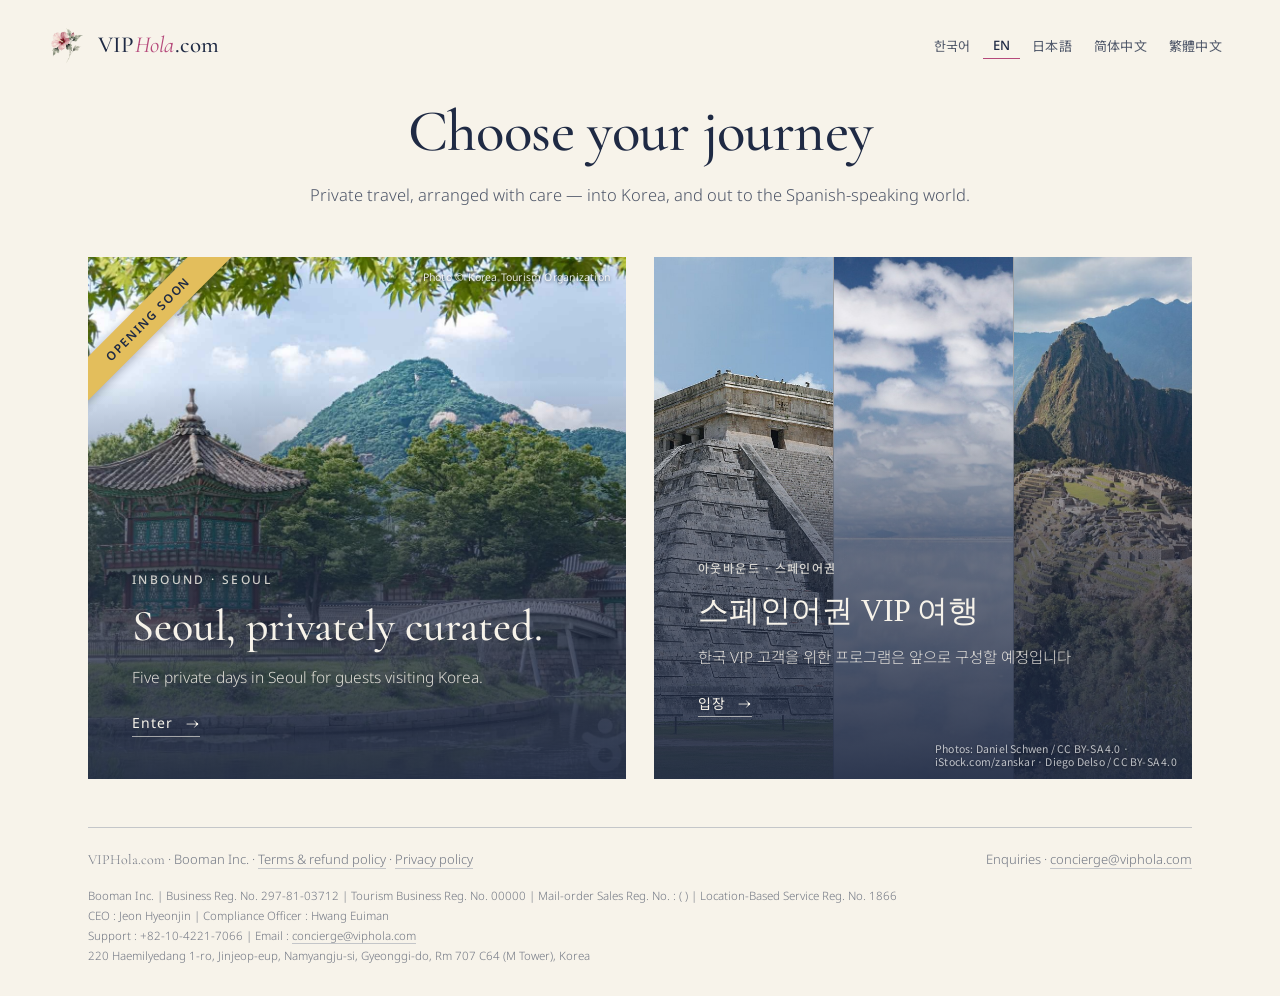
==== commit 96c073ea: "VIPHola index.html" ====
--- a/index.html
+++ b/index.html
@@ -90,7 +90,7 @@
 
 <footer class="gate-foot">
   <div class="wrap"><div class="gate-foot-row">
-    <p><span class="latin-sm">VIPHola.com</span> · <span data-i18n="foot.company">Booman Inc.</span> · <a href="terms/" data-lang-href="terms/" data-i18n="foot.terms">Terms &amp; refund policy</a></p>
+    <p><span class="latin-sm">VIPHola.com</span> · <span data-i18n="foot.company">Booman Inc.</span> · <a href="terms/" data-lang-href="terms/" data-i18n="foot.terms">Terms &amp; refund policy</a> · <a href="privacy/" data-lang-href="privacy/" data-i18n="foot.privacy">Privacy policy</a></p>
     <p><span data-i18n="foot.contact">Enquiries</span> · <a href="mailto:concierge@viphola.com">concierge@viphola.com</a></p>
   </div><div class="bizinfo" data-treg="1"></div><p class="vcnt" id="vcnt"></p></div>
 </footer>
--- a/style.css
+++ b/style.css
@@ -393,7 +393,7 @@
 .f-hint { margin-top: 8px; font-size: 13.5px; color: var(--ink-3); min-height: 1em; }
 .f input[aria-invalid="true"], .f select[aria-invalid="true"] { border-bottom-color: var(--pink); box-shadow: 0 1px 0 var(--pink); }
 .f input[type="date"] { min-height: 46px; cursor: pointer; }
-.c-q { font-size: 12.5px; color: var(--ink-3); letter-spacing: .01em; white-space: nowrap; }
+.c-q { display: block; margin-top: 2px; font-size: 12.5px; color: var(--ink-3); letter-spacing: .01em; white-space: nowrap; }   /* 11-19 「따로 견적」은 늘 둘째 줄 */
 .checks-1 { grid-template-columns: 1fr; }
 .c-r { display: block; margin-top: 2px; font-size: 12.5px; line-height: 1.45; color: var(--pink); letter-spacing: .01em; }
 .c-d { display: block; margin-top: 3px; font-size: 13px; line-height: 1.5; color: var(--ink-3); }
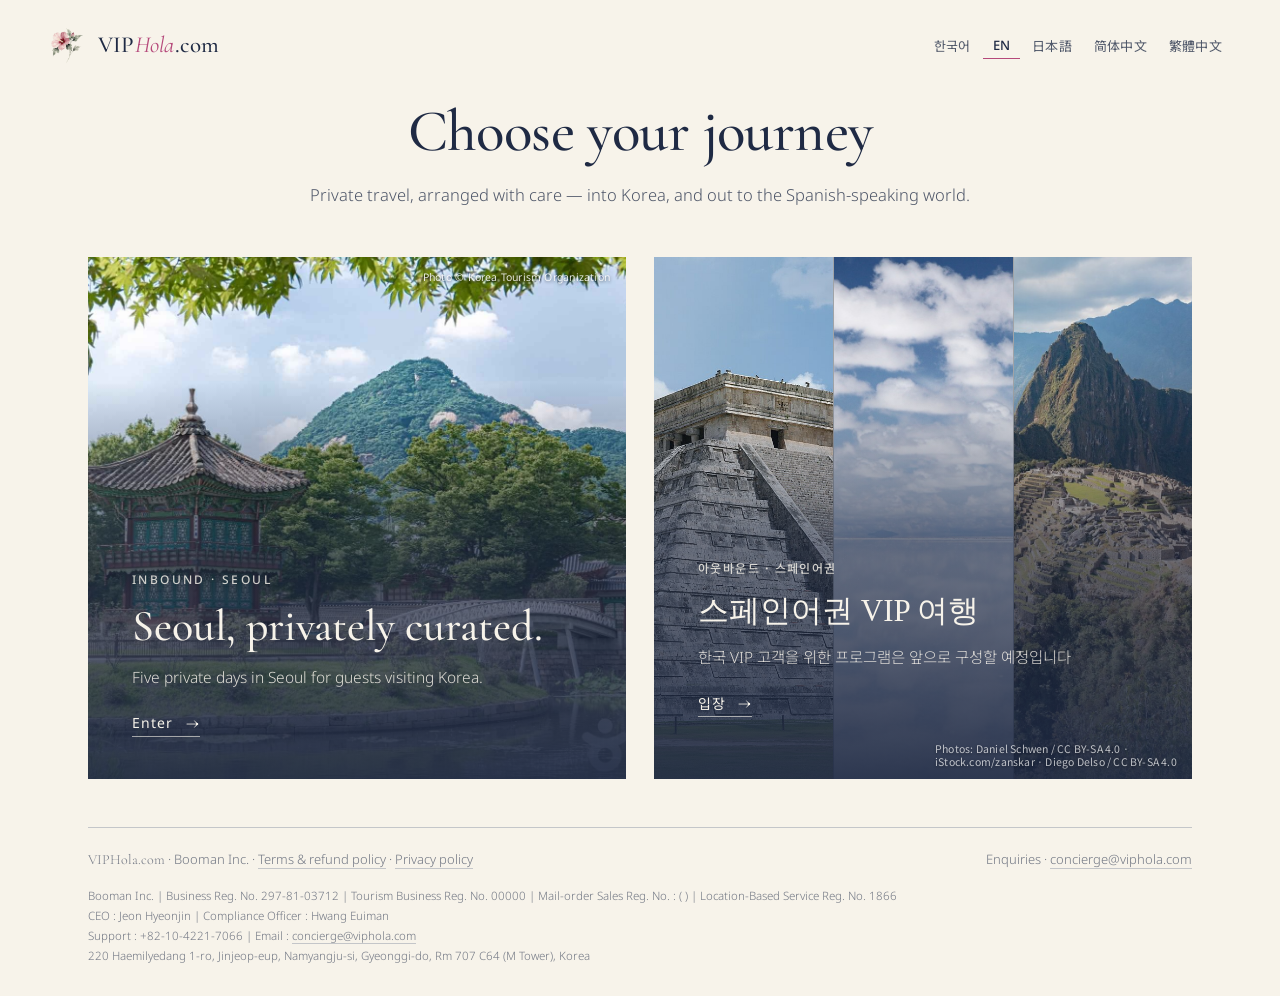
==== commit 11805a30: "VIPHola index.html" ====
--- a/index.html
+++ b/index.html
@@ -49,7 +49,7 @@
     <a class="door door-in" id="door-in" href="seoul/">
       <img class="door-img" src="img/price_gyeongbokgung.jpg" alt="Hyangwonjeong Pavilion, Gyeongbokgung Palace">
       <span class="door-veil" aria-hidden="true"></span>
-      <span class="door-soon" data-i18n="in.soon">Opening soon</span>   <!-- 11-16 허가 전 · 판매 전 -->
+      <!-- 11-20 사장님 「첫화면에 오프닝 순의 띠를 없애」 — 서울편 사전 등록 띠로 대신 (옛 줄: span.door-soon in.soon) -->
       <span class="door-body">
         <span class="door-label" data-i18n="in.label">Inbound · Seoul</span>
         <span class="door-title" data-i18n="in.title">Seoul, privately curated.</span>
--- a/style.css
+++ b/style.css
@@ -666,3 +666,15 @@
 .door-photos.n3 img + img { border-left: 1px solid rgba(247, 243, 234, .6); }
 .door-photos.n3::after { display: none; }
 .out-credit-3 { position: absolute; right: 14px; bottom: 10px; left: auto; font-size: 10.5px; opacity: .8; }
+
+/* 11-20 오픈 전 사전 등록 띠 — early.js 가 켬 (2027-04-01 0시 KST 부터 안 보임) · 화면 맨 위에 붙어 따라옴 */
+.pre-band { position: fixed; top: 0; left: 0; right: 0; z-index: 20; display: flex; flex-wrap: wrap; align-items: center; justify-content: center; gap: 4px 16px; min-height: 38px; padding: 9px var(--gutter); background: var(--navy); color: var(--ivory); text-decoration: none; font: 400 13px/1.35 var(--sans); letter-spacing: .05em; text-align: center; }
+.pre-band[hidden] { display: none; }
+.pre-band b { font-weight: 500; color: #E3BE5C; border-bottom: 1px solid rgba(227, 190, 92, .55); padding-bottom: 1px; }
+.pre-band b::after { content: " \2192"; }
+.pre-band:hover b, .pre-band:focus-visible b { border-bottom-color: #E3BE5C; }
+.pre-band:focus-visible { outline: 2px solid var(--pink); outline-offset: -4px; }
+.pre-open .topbar { top: 38px; }
+.pre-open .hero-copy { padding-top: 78px; }
+.pre-open #request, .pre-open #process { scroll-margin-top: 38px; }
+@media (max-width: 640px) { .pre-band { font-size: 12px; gap: 2px 12px; letter-spacing: .03em; } }
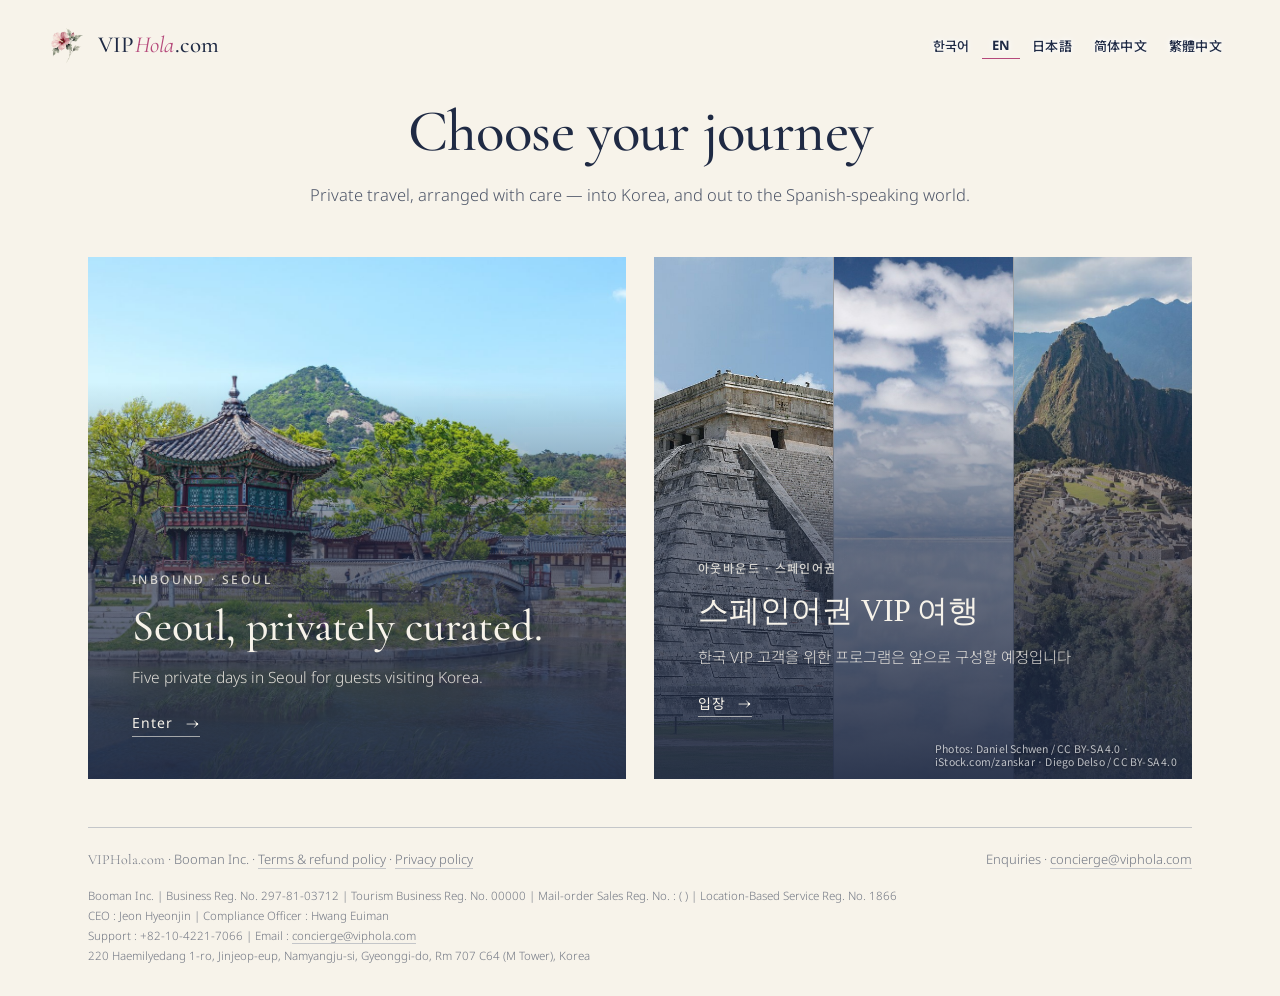
==== commit 8cc41c8a: "VIPHola index.html" ====
--- a/index.html
+++ b/index.html
@@ -10,7 +10,8 @@
 <link rel="preconnect" href="https://fonts.googleapis.com">
 <link rel="preconnect" href="https://fonts.gstatic.com" crossorigin>
 <link rel="stylesheet" href="https://fonts.googleapis.com/css2?family=Cormorant+Garamond:ital,wght@0,400;0,500;0,600;1,400;1,500&family=Noto+Sans:wght@300;400;500&family=Noto+Sans+KR:wght@300;400;500&family=Noto+Sans+JP:wght@300;400;500&family=Noto+Serif+KR:wght@400;500;600&family=Noto+Serif+JP:wght@400;500;600&family=Noto+Sans+SC:wght@300;400;500&family=Noto+Sans+TC:wght@300;400;500&family=Noto+Serif+SC:wght@400;500;600&family=Noto+Serif+TC:wght@400;500;600&display=swap">
-<link rel="stylesheet" href="style.css?v=1118out">
+<link rel="stylesheet" href="style.css?v=1121ul">
+<script src="px.js?v=1121px"></script>
 </head>
 <body data-page="gate" class="gate">
 <nav class="topbar" aria-label="Site">
@@ -47,7 +48,7 @@
   <div class="doors" id="doors">
     <!-- 인바운드 문 -->
     <a class="door door-in" id="door-in" href="seoul/">
-      <img class="door-img" src="img/price_gyeongbokgung.jpg" alt="Hyangwonjeong Pavilion, Gyeongbokgung Palace">
+      <img class="door-img" src="img/gate_hyangwonjeong_spring.jpg" alt="Hyangwonjeong Pavilion in spring, Gyeongbokgung Palace">
       <span class="door-veil" aria-hidden="true"></span>
       <!-- 11-20 사장님 「첫화면에 오프닝 순의 띠를 없애」 — 서울편 사전 등록 띠로 대신 (옛 줄: span.door-soon in.soon) -->
       <span class="door-body">
@@ -56,7 +57,6 @@
         <span class="door-sub" data-i18n="in.sub">Five private days in Seoul for guests visiting Korea.</span>
         <span class="door-cta"><span data-i18n="in.cta">Enter</span><span class="arr" aria-hidden="true">→</span></span>
       </span>
-      <span class="credit gate-credit" data-i18n="photo">Photo © Korea Tourism Organization</span>
     </a>
     <!-- 아웃바운드 문 (준비 중) — 대문 언어와 상관없이 늘 한국어 -->
     <a class="door door-out" id="door-out" href="spanish/" lang="ko">
--- a/style.css
+++ b/style.css
@@ -105,7 +105,8 @@
 .lang { display: flex; align-items: center; gap: 2px; }
 .lang button {
   background: none; border: 0; padding: 6px 10px; cursor: pointer;
-  font: 400 13px/1 var(--sans); color: var(--ink-2); letter-spacing: .02em;
+  font: 500 13px/1 var(--sans); color: var(--navy); letter-spacing: .02em;   /* 11-21 사장님 「검정 글씨에 하양 그림자」(진홍은 「촌스러워」) — 옛 400·var(--ink-2) */
+  text-shadow: 0 0 10px rgba(255, 255, 255, .95), 0 0 4px rgba(255, 255, 255, .95), 0 0 1px rgba(255, 255, 255, .9);   /* 소나무 위에서도 보이게 밝은 그림자 */
   border-bottom: 1px solid transparent;
 }
 .lang button[lang="ko"] { font-family: 'Noto Sans KR', sans-serif; }
@@ -113,8 +114,8 @@
 .lang button[lang="zh-Hans"] { font-family: 'Noto Sans SC', sans-serif; }
 .lang button[lang="zh-Hant"] { font-family: 'Noto Sans TC', sans-serif; }
 .lang button[hidden] { display: none; }   /* 숨긴 언어(스페인어, main.js OFF) */
-.lang button:hover { color: var(--navy); }
-.lang button[aria-pressed="true"] { color: var(--navy); font-weight: 500; border-bottom-color: var(--pink); }
+.lang button:hover { color: #000; }
+.lang button[aria-pressed="true"] { color: var(--navy); font-weight: 700; border-bottom-color: var(--pink); }   /* 11-21 사장님 「언어 밑줄은 원래대로 얇은 진홍색」 */
 .lang-mobile { display: none; }
 .lang-select {
   appearance: none; -webkit-appearance: none; border: 1px solid rgba(31, 42, 68, .35); border-radius: 0;
@@ -129,7 +130,7 @@
   position: absolute; inset: 0;
   background:
     linear-gradient(180deg, rgba(247, 243, 234, .55) 0%, rgba(247, 243, 234, 0) 16%),
-    linear-gradient(90deg, rgba(247, 243, 234, .95) 0%, rgba(247, 243, 234, .86) 30%, rgba(247, 243, 234, .35) 52%, rgba(247, 243, 234, 0) 68%);
+    linear-gradient(90deg, rgba(247, 243, 234, .42) 0%, rgba(247, 243, 234, .30) 30%, rgba(247, 243, 234, .10) 50%, rgba(247, 243, 234, 0) 64%);   /* 11-21 사장님 「매화나무가 선명하게」 — 옛 .95/.86/.35/0(68%) */
 }
 .hero-copy { position: relative; z-index: 2; height: 100%; display: flex; flex-direction: column; justify-content: center; padding-top: 40px; }
 .hero h1 {
@@ -139,6 +140,8 @@
 }
 html:is([lang="ko"], [lang="ja"], [lang="zh-Hans"], [lang="zh-Hant"]) .hero h1 { line-height: 1.28; letter-spacing: 0; }
 .hero-lead { margin: 30px 0 40px; max-width: 30em; font-size: 18px; font-weight: 300; color: var(--ink-2); }
+.hero h1 { text-shadow: 0 0 24px rgba(247, 243, 234, .95), 0 0 8px rgba(247, 243, 234, .9), 0 1px 2px rgba(247, 243, 234, .85); }   /* 11-21 사장님 「글자에 그림자를 주면」 — 남색 글씨 둘레 밝은 그림자 */
+.hero-lead { color: #1E5B3A; font-weight: 400; text-shadow: 0 0 14px rgba(247, 243, 234, 1), 0 0 5px rgba(247, 243, 234, .95), 0 0 2px rgba(247, 243, 234, .9); }   /* 11-21 사장님 「매화나무에 작은 글씨를 초록색으로」 — 분홍의 보색, 진한 소나무 초록 */
 .hero .btn { align-self: flex-start; }
 html:is([lang="ja"], [lang="zh-Hans"], [lang="zh-Hant"]) .hero-lead { max-width: 38em; }
 .credit-hero { left: var(--gutter); right: auto; bottom: 18px; color: rgba(31, 42, 68, .62); text-shadow: none; }
@@ -335,7 +338,7 @@
   .art-mark.missing::after { font-size: 7px; }
   .lang-select { padding: 6px 26px 6px 10px; font-size: 12.5px; background-position: right 8px center; }
   .hero { min-height: 600px; }
-  .hero-img { object-position: 74% 28%; }
+  .hero-img { object-position: 60% 50%; }   /* 11-21 첫 화면 사진을 창덕궁 봄 매화로 — 폰에선 건물 쪽 */
   .hero-veil {
     background: linear-gradient(180deg, rgba(247, 243, 234, .62) 0%, rgba(247, 243, 234, 0) 15%, rgba(247, 243, 234, 0) 34%, rgba(247, 243, 234, .82) 56%, #F7F3EA 74%);
   }
@@ -516,6 +519,8 @@
 
 /* ───────── 약관·환불 규정 링크 (11-16) — 서울 꼬리말 · 결제 화면 특약 ───────── */
 .foot-terms { margin-top: 12px; }
+.foot-terms a { font-size: 15px; text-decoration: none; border-bottom: 1px solid var(--line); }   /* 11-20 회사 이름 밑으로 옮긴 뒤에도 예전(문의 칸)과 같은 크기·얇은 밑줄 */
+.foot-terms a:hover { border-bottom-color: var(--navy); }
 .terms-full { margin-top: 14px; }
 .terms-full a { color: var(--navy); }
 
